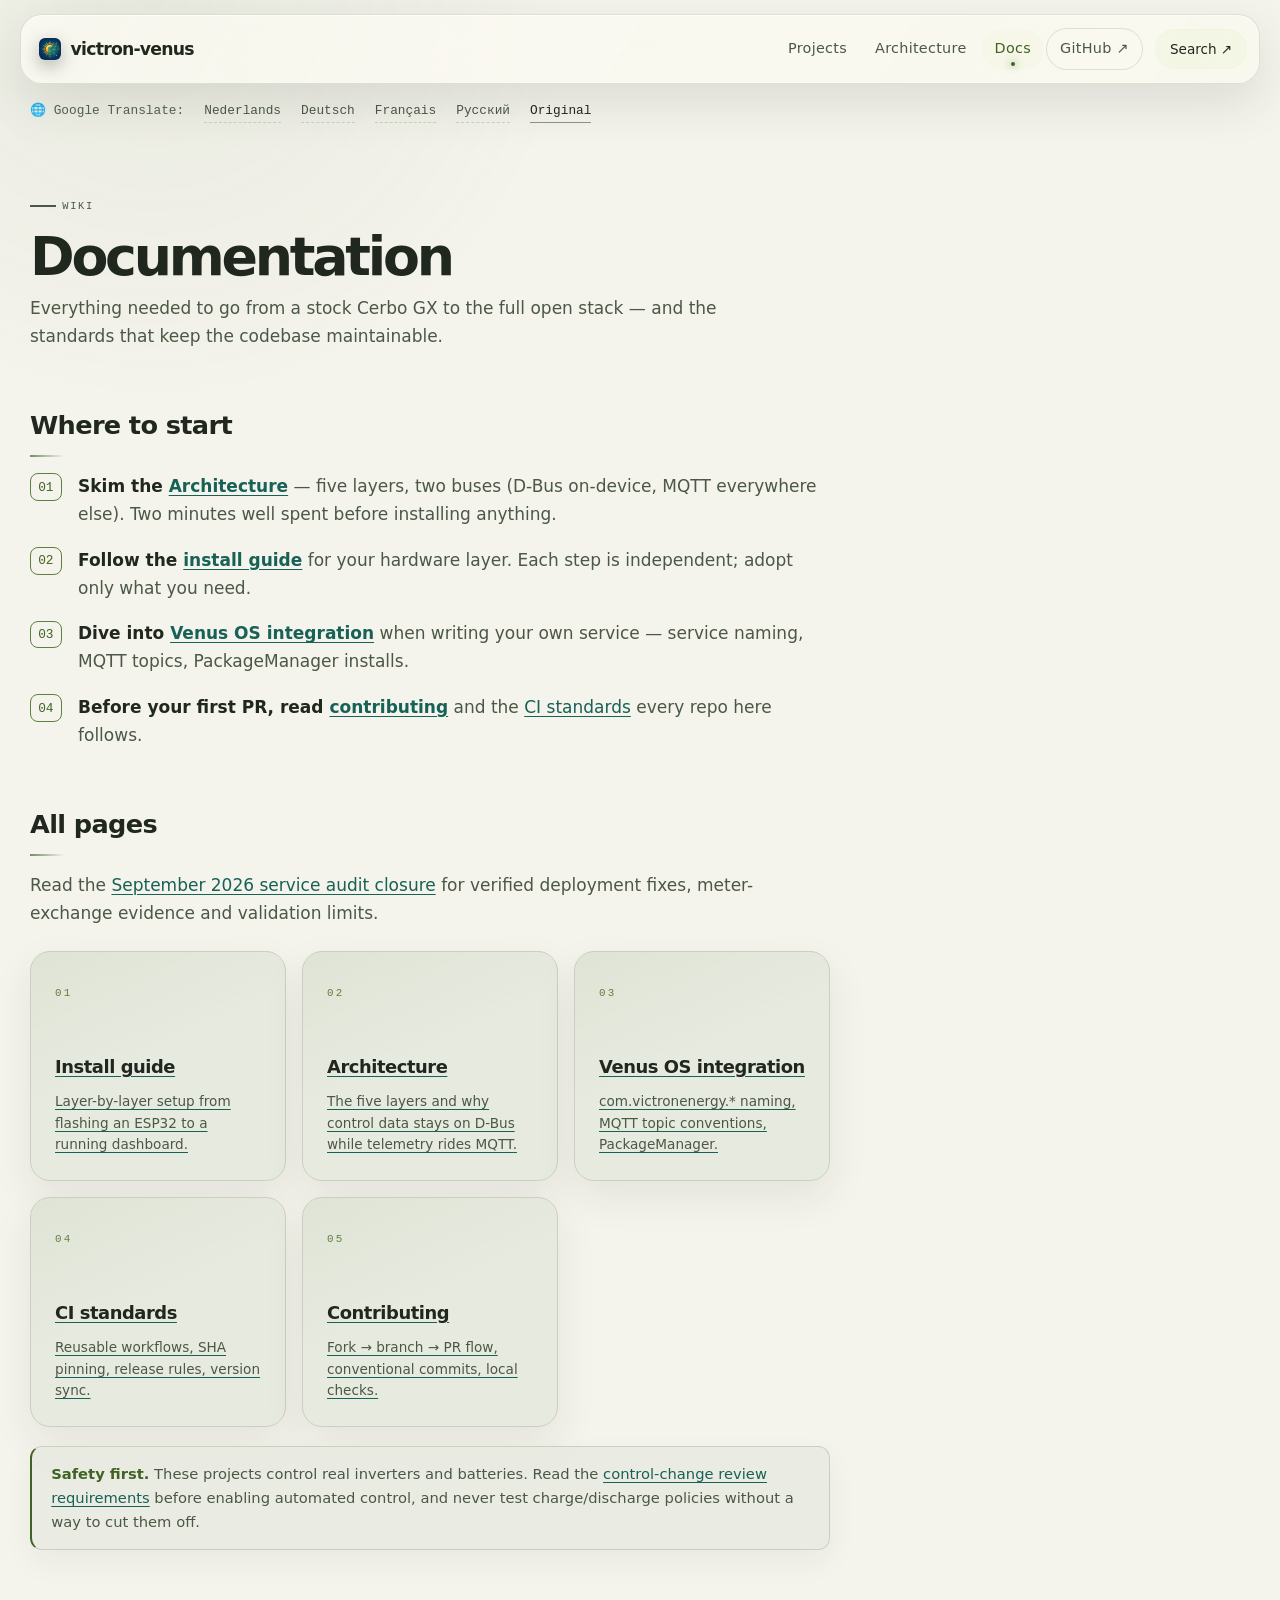
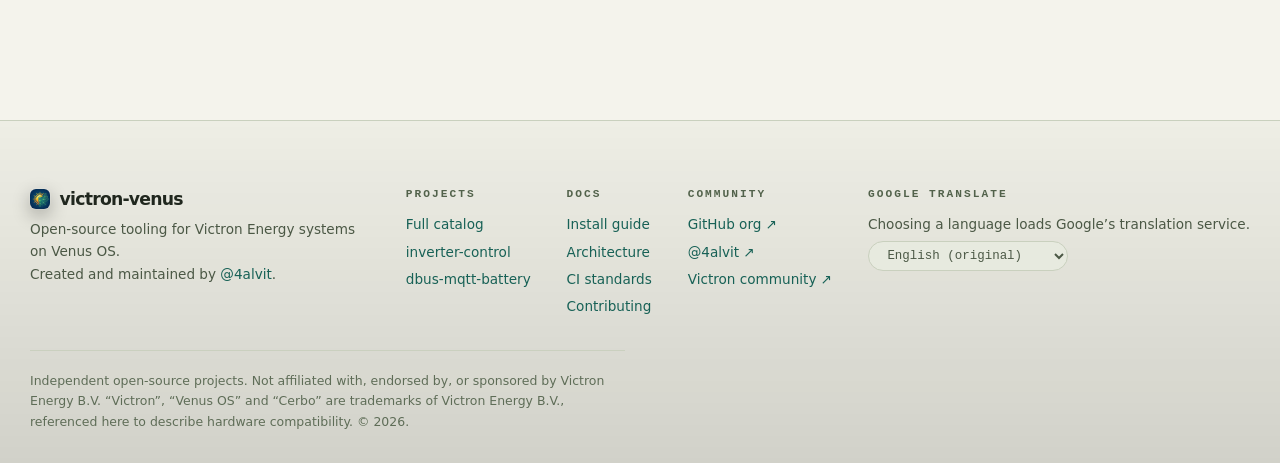
==== wiki/index.html @ d9b35c1d "feat(site): serve and redesign the organization site Replace the root redirect with the full landing" ====
<!DOCTYPE html>
<html lang="en">
<head>
<meta charset="utf-8">
<meta name="viewport" content="width=device-width, initial-scale=1">
<title>Wiki — Victron Venus</title>
<meta name="description" content="Documentation hub for the victron-venus ecosystem: install guide, architecture, Venus OS integration patterns, CI standards, and contributing workflow.">
<link rel="canonical" href="https://victron-venus.github.io/wiki/">
<meta name="theme-color" content="#f4f3ec">
<link rel="icon" type="image/png" href="/assets/img/logo.png">
<link rel="stylesheet" href="/assets/css/style.css?v=20261030g">
<link rel="stylesheet" href="/assets/css/elevate.css?v=20261030g">
</head>
<body class="docs-page">
<a class="skip-link" href="#main">Skip to content</a>

<header class="nav">
  <div class="container nav-inner">
    <a class="brand" href="../" aria-label="Victron Venus home">
      <img src="/assets/img/logo.png" alt="" width="22" height="22" class="brand-logo">
      victron-venus
    </a>
    <nav class="nav-links" aria-label="Main navigation">
      <a href="../projects.html">Projects</a>
      <a href="architecture.html">Architecture</a>
      <a href="./" aria-current="page">Docs</a>
      <a class="nav-gh" href="https://github.com/victron-venus">GitHub&nbsp;↗</a>
    </nav>
<details class="mobile-nav"><summary>Menu</summary><nav class="mobile-links" aria-label="Mobile navigation">
      <a href="../projects.html">Projects</a>
      <a href="architecture.html">Architecture</a>
      <a href="./" aria-current="page">Docs</a>
      <a class="nav-gh" href="https://github.com/victron-venus">GitHub&nbsp;↗</a>
    </nav></details><details class="doc-search"><summary aria-label="Search documentation">Search ↗</summary><div class="search-panel"><label for="docs-query">Search the documentation</label><input id="docs-query" type="search" placeholder="Try MQTT, battery or install" autocomplete="off"><p class="search-status" role="status">Enter a topic to find a guide.</p><ul class="search-results"></ul><a href="../wiki/">Browse all guides →</a></div></details>
  </div>
</header>

<main id="main" class="container section">
<div class="sec-head">
  <p class="eyebrow">Wiki</p>
  <h1>Documentation</h1>
  <p>Everything needed to go from a stock Cerbo GX to the full open stack — and the standards
  that keep the codebase maintainable.</p>
</div>

<div class="prose">
  <h2 id="section-1">Where to start</h2>
  <ol class="step-list">
    <li><strong>Skim the <a href="architecture.html">Architecture</a></strong> — five layers, two buses (D-Bus on-device, MQTT everywhere else). Two minutes well spent before installing anything.</li>
    <li><strong>Follow the <a href="install.html">install guide</a></strong> for your hardware layer. Each step is independent; adopt only what you need.</li>
    <li><strong>Dive into <a href="integration.html">Venus OS integration</a></strong> when writing your own service — service naming, MQTT topics, PackageManager installs.</li>
    <li><strong>Before your first PR, read <a href="contributing.html">contributing</a></strong> and the <a href="ci-standards.html">CI standards</a> every repo here follows.</li>
  </ol>

  <h2 id="section-2">All pages</h2>
  <p>Read the <a href="https://github.com/victron-venus/.github/blob/main/docs/VENUS-AUDIT-CLOSURE-2026-09-12.md">September 2026 service audit closure</a> for verified deployment fixes, meter-exchange evidence and validation limits.</p>
  <div class="wiki-cards">
    <a class="wcard" href="install.html"><span class="wn-num">01</span><h3>Install guide</h3><p>Layer-by-layer setup from flashing an ESP32 to a running dashboard.</p></a>
    <a class="wcard" href="architecture.html"><span class="wn-num">02</span><h3>Architecture</h3><p>The five layers and why control data stays on D-Bus while telemetry rides MQTT.</p></a>
    <a class="wcard" href="integration.html"><span class="wn-num">03</span><h3>Venus OS integration</h3><p>com.victronenergy.* naming, MQTT topic conventions, PackageManager.</p></a>
    <a class="wcard" href="ci-standards.html"><span class="wn-num">04</span><h3>CI standards</h3><p>Reusable workflows, SHA pinning, release rules, version sync.</p></a>
    <a class="wcard" href="contributing.html"><span class="wn-num">05</span><h3>Contributing</h3><p>Fork → branch → PR flow, conventional commits, local checks.</p></a>
  </div>

  <div class="callout">
    <strong>Safety first.</strong> These projects control real inverters and batteries. Read the
    <a href="contributing.html#gates">control-change review requirements</a> before enabling
    automated control, and never test charge/discharge policies without a way to cut them off.
  </div>
</div>
</main>

<footer>
  <div class="container">
    <div class="foot-inner">
      <div class="foot-col" style="max-width:340px">
        <a class="brand" href="../">
          <img src="/assets/img/logo.png" alt="" width="20" height="20" class="brand-logo">
          victron-venus
        </a>
        <p>Open-source tooling for Victron Energy systems on Venus OS.<br>Created and maintained by <a href="https://github.com/4alvit">@4alvit</a>.</p>
      </div>
      <div class="foot-col">
        <h4>Projects</h4>
        <a href="../projects.html">Full catalog</a>
        <a href="https://github.com/victron-venus/inverter-control">inverter-control</a>
        <a href="https://github.com/victron-venus/dbus-mqtt-battery">dbus-mqtt-battery</a>
      </div>
      <div class="foot-col">
        <h4>Docs</h4>
        <a href="install.html">Install guide</a>
        <a href="architecture.html">Architecture</a>
        <a href="ci-standards.html">CI standards</a>
        <a href="contributing.html">Contributing</a>
      </div>
      <div class="foot-col">
        <h4>Community</h4>
        <a href="https://github.com/victron-venus">GitHub org ↗</a>
        <a href="https://github.com/4alvit">@4alvit ↗</a>
        <a href="https://community.victronenergy.com">Victron community ↗</a>
      </div>
    </div>
    <p class="foot-note">Independent open-source projects. Not affiliated with, endorsed by, or sponsored by
    Victron Energy B.V. “Victron”, “Venus OS” and “Cerbo” are trademarks of Victron Energy B.V.,
    referenced here to describe hardware compatibility. © <span data-year>2026</span>.</p>
  </div>
</footer>

<script src="/assets/js/main.js?v=20261030g" defer></script>
<script src="/assets/js/site.js?v=20261030g" defer></script>
<script src="/assets/js/app.js?v=20261030g" defer></script>
</body>
</html>
---- assets/css/style.css ----
/* Shared portal theme. Editorial layout, native controls, no remote fonts. */
:root {
  --bg: #171a17; --bg-deep: #121512; --panel: #222721; --panel-hi: #2d352a;
  --edge: #3b4437; --edge-hi: #64745b; --ink: #f1f2eb; --ink-dim: #bac3b3;
  --ink-faint: #a0ad97; --amber: #d5eca4; --amber-dim: #a7bb7b;
  --cyan: #a3d7ce; --cyan-dim: #7bafa5;
  --font-display: ui-sans-serif, system-ui, -apple-system, BlinkMacSystemFont, "Segoe UI", sans-serif;
  --font-body: var(--font-display); --font-mono: ui-monospace, "SFMono-Regular", Consolas, monospace;
  --max-w: 1260px; --radius: 18px;
}

* { margin: 0; padding: 0; box-sizing: border-box; }

html { scroll-behavior: smooth; scroll-padding-top: 110px; }
[hidden] { display: none !important; }
button, input, summary { font: inherit; }
button, summary { -webkit-tap-highlight-color: transparent; }

body {
  background: var(--bg);
  color: var(--ink);
  font-family: var(--font-body);
  font-size: 17px;
  line-height: 1.65;
  -webkit-font-smoothing: antialiased;
  /* Google Translate pins the page down / repositions body when it
     injects its toolbar; we hide the toolbar, so keep the page put. */
  top: 0 !important;
  position: static !important;
}

img, svg { max-width: 100%; }
a { color: var(--cyan); text-decoration: none; }
a:hover { text-decoration: underline; }

:focus-visible {
  outline: 2px solid var(--amber);
  outline-offset: 2px;
  border-radius: 3px;
}

.skip-link {
  position: absolute;
  left: -999px;
  top: 8px;
  z-index: 100;
  background: var(--amber);
  color: var(--bg);
  padding: 0.5rem 1rem;
  border-radius: var(--radius);
  font-family: var(--font-mono);
}
.skip-link:focus { left: 8px; }

.container { max-width: var(--max-w); margin-inline: auto; padding-inline: 1.25rem; }

/* ---------- Nav ---------- */

.nav {
  position: sticky;
  top: 0;
  z-index: 50;
  background: color-mix(in srgb, var(--bg) 86%, transparent);
  backdrop-filter: blur(10px);
  border-bottom: 1px solid var(--edge);
}

.nav-inner {
  display: flex;
  align-items: center;
  gap: 1.5rem;
  height: 60px;
}

.brand {
  display: flex;
  align-items: center;
  gap: 0.6rem;
  font-family: var(--font-display);
  font-weight: 700;
  font-size: 1.05rem;
  letter-spacing: 0.04em;
  color: var(--ink);
}
.brand:hover { text-decoration: none; color: var(--amber); }
.brand svg, .brand-logo { flex: none; }
.brand-logo { border-radius: 6px; }

.nav-links {
  display: flex;
  gap: 0.25rem;
  margin-left: auto;
  align-items: center;
}

.nav-links a {
  color: var(--ink-dim);
  font-family: var(--font-mono);
  font-size: 0.82rem;
  padding: 0.45rem 0.75rem;
  border-radius: 6px;
  letter-spacing: 0.02em;
}
.nav-links a:hover { color: var(--ink); background: var(--panel); text-decoration: none; }
.nav-links a[aria-current="page"] { color: var(--amber); }

.nav-gh {
  display: inline-flex;
  align-items: center;
  gap: 0.45rem;
  border: 1px solid var(--edge);
  background: var(--panel);
}

/* ---------- Hero ---------- */

.hero { padding-block: 4rem 2.5rem; }

.eyebrow {
  font-family: var(--font-mono);
  font-size: 0.78rem;
  text-transform: uppercase;
  letter-spacing: 0.22em;
  color: var(--amber);
  display: inline-flex;
  align-items: center;
  gap: 0.6em;
}
.eyebrow::before {
  content: "";
  width: 26px;
  height: 2px;
  background: currentColor;
}

.hero h1 {
  font-family: var(--font-display);
  font-weight: 600;
  font-size: clamp(2.6rem, 4.8vw, 4.5rem);
  line-height: 1.08;
  letter-spacing: -0.01em;
  max-width: 21ch;
  margin-top: 1rem;
}
.hero h1 em {
  font-style: normal;
  color: var(--amber);
}

.hero-sub {
  max-width: 58ch;
  color: var(--ink-dim);
  font-size: 1.08rem;
  margin-top: 1.25rem;
}

.cta-row { display: flex; flex-wrap: wrap; gap: 0.75rem; margin-top: 1.75rem; }

.btn {
  display: inline-flex;
  align-items: center;
  gap: 0.5rem;
  font-family: var(--font-display);
  font-weight: 600;
  font-size: 0.92rem;
  letter-spacing: 0.03em;
  padding: 0.7rem 1.35rem;
  border-radius: var(--radius);
  border: 1px solid transparent;
}
.btn:hover { text-decoration: none; transform: translateY(-1px); }
.btn-primary { background: var(--amber); color: #241503; }
.btn-primary:hover { background: #ffc477; }
.btn-ghost { border-color: var(--edge-hi); color: var(--ink); }
.btn-ghost:hover { border-color: var(--cyan); color: var(--cyan); }

/* ---------- One-line diagram ---------- */

.diagram-wrap {
  margin-top: 3rem;
  border: 1px solid var(--edge);
  border-radius: var(--radius);
  background:
    radial-gradient(ellipse 80% 60% at 50% 0%, rgba(91,194,255,0.06), transparent),
    var(--bg-deep);
  overflow-x: auto;
  padding: 1rem 0.5rem;
}

.diagram { width: 100%; min-width: 740px; display: block; margin-inline: auto; }

.dg-node rect { fill: var(--panel); stroke: var(--edge-hi); stroke-width: 1.2; transition: stroke 0.15s, fill 0.15s; }
.dg-node text { fill: var(--ink); font-family: var(--font-mono); pointer-events: none; }
.dg-node .dg-sub { fill: var(--ink-faint); }
.dg-node:hover rect, .dg-node.hot rect { stroke: var(--amber); fill: var(--panel-hi); }
.dg-node.hub rect { stroke: var(--amber-dim); stroke-width: 1.6; }
.dg-node.hub:hover rect { stroke: var(--amber); }

.dg-edge { fill: none; stroke-width: 1.6; opacity: 0.75; transition: opacity 0.15s, stroke-width 0.15s; }
.dg-edge.power { stroke: var(--amber-dim); stroke-dasharray: 7 5; animation: flow 1.1s linear infinite; }
.dg-edge.data  { stroke: var(--cyan-dim);  stroke-dasharray: 4 6; animation: flow 1.4s linear infinite reverse; }
.dg-edge.hot { stroke: var(--amber); stroke-width: 2.4; opacity: 1; }
.dg-edge.data.hot { stroke: var(--cyan); }

@keyframes flow { to { stroke-dashoffset: -12; } }

.legend {
  display: flex;
  gap: 1.5rem;
  justify-content: center;
  padding-top: 0.85rem;
  font-family: var(--font-mono);
  font-size: 0.75rem;
  color: var(--ink-dim);
  flex-wrap: wrap;
}
.legend i {
  display: inline-block;
  width: 22px;
  height: 0;
  border-top: 2.5px dashed;
  vertical-align: middle;
  margin-right: 0.5em;
}
.legend .p i { border-color: var(--amber); }
.legend .d i { border-color: var(--cyan); }

/* ---------- Stats strip ---------- */

.stats {
  display: flex;
  flex-wrap: wrap;
  gap: 0.5rem 3rem;
  padding-block: 1.5rem 0.5rem;
  font-family: var(--font-mono);
  font-size: 0.82rem;
  color: var(--ink-dim);
}
.stats b { color: var(--ink); font-weight: 500; }
.stats span::before { content: "·"; margin-right: 3rem; color: var(--edge-hi); }
.stats span:first-child::before { content: none; }

/* ---------- Sections ---------- */

.section { padding-block: 4.5rem; }
.section-alt { background: var(--bg-deep); border-block: 1px solid var(--edge); }

.sec-head { max-width: 62ch; margin-bottom: 2.5rem; }
.sec-head h2 {
  font-family: var(--font-display);
  font-weight: 700;
  font-size: clamp(1.55rem, 2.4vw, 2.15rem);
  line-height: 1.15;
  margin-top: 0.75rem;
}
.sec-head p { color: var(--ink-dim); margin-top: 0.6rem; }

/* ---------- Project cards ---------- */

.grid-cards {
  display: grid;
  grid-template-columns: repeat(auto-fill, minmax(min(100%, 300px), 1fr));
  gap: 1rem;
}

.proj {
  background: var(--panel);
  border: 1px solid var(--edge);
  border-radius: var(--radius);
  padding: 1.15rem 1.25rem 1.05rem;
  display: flex;
  flex-direction: column;
  gap: 0.55rem;
  transition: border-color 0.15s;
}
.proj:hover { border-color: var(--edge-hi); }
.proj.hidden { display: none; }

.proj h3 {
  font-family: var(--font-display);
  font-weight: 600;
  font-size: 1.02rem;
  letter-spacing: 0.01em;
}
.proj h3 a { color: var(--ink); overflow-wrap: anywhere; }
.proj h3 a:hover { color: var(--amber); text-decoration: none; }
.proj h3 .ext { color: var(--ink-faint); font-size: 0.8em; margin-left: 0.3em; }

.proj p { color: var(--ink-dim); font-size: 0.9rem; flex-grow: 1; }

.proj-meta {
  display: flex;
  flex-wrap: wrap;
  align-items: center;
  gap: 0.4rem;
  font-family: var(--font-mono);
  font-size: 0.72rem;
}

.lang { color: var(--ink); display: inline-flex; align-items: center; gap: 0.4em; }
.lang::before { content: ""; width: 8px; height: 8px; border-radius: 50%; background: var(--dot, var(--cyan)); }

.tag {
  color: var(--ink-dim);
  border: 1px solid var(--edge);
  padding: 0.1rem 0.5rem;
  border-radius: 99px;
}
a.tag:hover { color: var(--cyan); border-color: var(--cyan-dim); text-decoration: none; }

.org-chip {
  margin-left: auto;
  color: var(--ink-faint);
}

/* Language dots */
.lang-python::before { --dot: #3776ab; }
.lang-go::before { --dot: #00add8; }
.lang-vue::before { --dot: #42b883; }
.lang-yaml::before { --dot: #cb171e; }
.lang-hcl::before { --dot: #844fba; }
.lang-shell::before { --dot: #89e051; }

/* Group blocks on projects page */
.group { margin-bottom: 3rem; }
.group > h2 {
  font-family: var(--font-display);
  font-size: 1.3rem;
  font-weight: 700;
  padding-bottom: 0.6rem;
  border-bottom: 1px solid var(--edge);
  margin-bottom: 1.1rem;
}
.group > h2 .count { color: var(--ink-faint); font-weight: 400; font-size: 0.8em; margin-left: 0.6em; }
.group.hidden { display: none; }
.group > p.desc { color: var(--ink-dim); font-size: 0.92rem; margin: -0.5rem 0 1.2rem; }

/* Filters */
.filters {
  min-width: 0;
  padding: 0;
  border: 0;
  margin: 0 0 2.25rem;
  display: flex;
  flex-wrap: wrap;
  align-items: center;
  gap: 0.5rem;
}
.filter-legend {
  position: absolute;
  width: 1px;
  height: 1px;
  padding: 0;
  overflow: hidden;
  clip: rect(0, 0, 0, 0);
  white-space: nowrap;
  border: 0;
}
.filter-btn {
  font-family: var(--font-mono);
  font-size: 0.78rem;
  color: var(--ink-dim);
  background: var(--panel);
  border: 1px solid var(--edge);
  padding: 0.42rem 0.9rem;
  border-radius: 99px;
  cursor: pointer;
}
.filter-btn:hover { color: var(--ink); border-color: var(--edge-hi); }
.filter-btn[aria-pressed="true"] { color: var(--amber); border-color: var(--amber-dim); background: rgba(255,180,84,0.08); }

.search-box {
  margin-left: auto;
  background: var(--panel);
  border: 1px solid var(--edge);
  border-radius: 99px;
  color: var(--ink);
  font-family: var(--font-mono);
  font-size: 0.8rem;
  padding: 0.45rem 1rem;
  width: 220px;
}
.search-box:focus { outline: none; border-color: var(--cyan-dim); }
.search-box::placeholder { color: var(--ink-faint); }

/* Translate picker (footer) */
.lang-select {
  background: var(--panel);
  border: 1px solid var(--edge);
  border-radius: 99px;
  color: var(--ink-dim);
  font-family: var(--font-mono);
  font-size: 0.78rem;
  padding: 0.4rem 0.9rem;
  max-width: 200px;
  cursor: pointer;
}
.lang-select:hover { border-color: var(--edge-hi); color: var(--ink); }
.lang-select:focus-visible { outline-offset: 2px; }

/* In-place Google Translate picker (top of wiki pages) */
.lang-top {
  display: flex;
  flex-wrap: wrap;
  align-items: baseline;
  gap: 1.25rem;
  font-family: var(--font-mono);
  font-size: 0.8rem;
  padding-top: 1rem;
}
.lang-top .lt-label { color: var(--ink-faint); }
.lang-top .lang-btn {
  background: none;
  border: none;
  border-bottom: 1px dashed var(--edge);
  padding: 0 0 1px;
  font: inherit;
  cursor: pointer;
  color: var(--ink-dim);
}
.lang-top .lang-btn:hover { color: var(--ink); border-bottom-color: var(--edge-hi); }
.lang-top .lang-btn.active {
  color: var(--ink);
  border-bottom-style: solid;
  border-bottom-color: var(--edge-hi);
}

/* Google Translate Element housekeeping: suppress the injected toolbar
   banner, its hover balloons and the yellow highlight boxes it paints on
   translated text; keep the hidden widget mount out of view. The widget's
   own <select> stays reachable from JS even while display:none.
   (body { top / position } override lives in the base body rule above.) */
.goog-te-banner-frame,
.goog-te-banner-frame.skiptranslate,
.skiptranslate,
goog-gt-tt,
.goog-te-balloon-frame { display: none !important; }
.goog-text-highlight {
  background-color: transparent !important;
  box-shadow: none !important;
}
#google_translate_element {
  position: absolute;
  width: 0;
  height: 0;
  overflow: hidden;
}

.empty-note { display: none; color: var(--ink-dim); font-family: var(--font-mono); font-size: 0.85rem; padding: 2rem 0; }
.empty-note.show { display: block; }

/* ---------- Wiki ---------- */

.wiki-layout {
  display: grid;
  grid-template-columns: 220px minmax(0, 1fr);
  gap: 3rem;
  align-items: start;
}

.wiki-nav {
  position: sticky;
  top: 84px;
  display: flex;
  flex-direction: column;
  gap: 0.15rem;
  border-left: 1px solid var(--edge);
  padding-left: 1rem;
}
.wiki-nav .wn-label {
  font-family: var(--font-mono);
  font-size: 0.7rem;
  text-transform: uppercase;
  letter-spacing: 0.18em;
  color: var(--ink-faint);
  margin: 0.75rem 0 0.4rem;
}
.wiki-nav a {
  color: var(--ink-dim);
  font-size: 0.88rem;
  padding: 0.28rem 0.6rem;
  border-radius: 6px;
}
.wiki-nav a:hover { color: var(--ink); background: var(--panel); text-decoration: none; }
.wiki-nav a[aria-current="page"] { color: var(--amber); background: rgba(255,180,84,0.08); }

.prose { max-width: 74ch; min-width: 0; overflow-wrap: anywhere; }
.prose h2 {
  font-family: var(--font-display);
  font-size: 1.45rem;
  font-weight: 700;
  margin: 2.4rem 0 0.9rem;
  padding-top: 0.4rem;
}
.prose h2:first-child { margin-top: 0; }
.prose h3 {
  font-family: var(--font-display);
  font-size: 1.08rem;
  font-weight: 600;
  margin: 1.8rem 0 0.6rem;
}
.prose p, .prose li { color: var(--ink-dim); }
.prose p strong, .prose li strong { color: var(--ink); }
.prose ul, .prose ol { padding-left: 1.3rem; margin: 0.8rem 0; display: grid; gap: 0.45rem; }
.prose code {
  font-family: var(--font-mono);
  font-size: 0.83em;
  background: var(--panel);
  border: 1px solid var(--edge);
  border-radius: 5px;
  padding: 0.1em 0.4em;
  color: var(--amber);
}
.prose pre {
  background: var(--bg-deep);
  border: 1px solid var(--edge);
  border-radius: var(--radius);
  padding: 1rem 1.2rem;
  overflow-x: auto;
  margin: 1rem 0;
}
.prose pre code { background: none; border: none; padding: 0; color: var(--ink); font-size: 0.82rem; line-height: 1.6; }

.prose table { border-collapse: collapse; width: 100%; margin: 1.2rem 0; font-size: 0.88rem; min-width: 520px; }
.table-scroll { overflow-x: auto; }
.prose th {
  font-family: var(--font-mono);
  font-size: 0.74rem;
  text-transform: uppercase;
  letter-spacing: 0.1em;
  color: var(--amber);
  text-align: left;
  padding: 0.55rem 0.9rem 0.55rem 0;
  border-bottom: 1px solid var(--edge-hi);
}
.prose td { padding: 0.55rem 0.9rem 0.55rem 0; border-bottom: 1px solid var(--edge); color: var(--ink-dim); vertical-align: top; }
.prose td:first-child { color: var(--ink); white-space: nowrap; }

.callout {
  border: 1px solid var(--edge);
  border-left: 3px solid var(--amber);
  background: var(--panel);
  border-radius: 8px;
  padding: 0.9rem 1.2rem;
  margin: 1.2rem 0;
  font-size: 0.92rem;
  color: var(--ink-dim);
}
.callout strong { color: var(--amber); }

.step-list { counter-reset: step; list-style: none; padding-left: 0 !important; display: grid; gap: 1.1rem !important; }
.step-list li { counter-increment: step; position: relative; padding-left: 3rem; }
.step-list li::before {
  content: counter(step, decimal-leading-zero);
  position: absolute;
  left: 0;
  top: 0.1em;
  font-family: var(--font-mono);
  font-size: 0.8rem;
  color: var(--amber);
  border: 1px solid var(--amber-dim);
  border-radius: 8px;
  padding: 0.15rem 0.45rem;
}

/* Layer stack (architecture page) */
.layers { display: grid; gap: 0.7rem; margin: 1.5rem 0; }
.layer {
  display: grid;
  grid-template-columns: 190px 1fr;
  gap: 1rem;
  align-items: baseline;
  background: var(--panel);
  border: 1px solid var(--edge);
  border-radius: var(--radius);
  padding: 0.9rem 1.2rem;
}
.layer h3 { margin: 0; font-size: 0.95rem; color: var(--amber); }
.layer p { font-size: 0.88rem; }
.layer p a { font-family: var(--font-mono); font-size: 0.78rem; margin-right: 0.7em; white-space: nowrap; }

@media (max-width: 720px) {
  .layer { grid-template-columns: 1fr; gap: 0.2rem; }
  .wiki-layout { grid-template-columns: 1fr; gap: 1.5rem; }
  .wiki-nav { position: static; flex-flow: row wrap; border-left: 0; padding-left: 0; }
}

/* ---------- Wiki card grid (home) ---------- */

.wiki-cards { display: grid; grid-template-columns: repeat(auto-fill, minmax(min(100%, 240px), 1fr)); gap: 1rem; }
.wcard {
  border: 1px solid var(--edge);
  background: var(--panel);
  border-radius: var(--radius);
  padding: 1.1rem 1.25rem;
}
.wcard:hover { border-color: var(--cyan-dim); text-decoration: none; }
.wcard h3 { font-family: var(--font-display); font-size: 0.98rem; font-weight: 600; color: var(--cyan); }
.wcard p { color: var(--ink-dim); font-size: 0.84rem; margin-top: 0.4rem; }
.wcard .wn-num { font-family: var(--font-mono); font-size: 0.7rem; color: var(--ink-faint); letter-spacing: 0.15em; }

/* ---------- Footer ---------- */

footer {
  background: var(--bg-deep);
  border-top: 1px solid var(--edge);
  padding-block: 2.5rem 2rem;
  margin-top: 4rem;
  font-size: 0.85rem;
  color: var(--ink-dim);
}
.foot-inner { display: flex; flex-wrap: wrap; gap: 2rem; justify-content: space-between; }
.foot-col { display: grid; gap: 0.3rem; align-content: start; }
.foot-col h4 {
  font-family: var(--font-mono);
  font-size: 0.7rem;
  text-transform: uppercase;
  letter-spacing: 0.18em;
  color: var(--ink-faint);
  margin-bottom: 0.35rem;
}
.foot-note { margin-top: 2rem; padding-top: 1.25rem; border-top: 1px solid var(--edge); color: var(--ink-faint); font-size: 0.78rem; max-width: 75ch; }

/* ---------- Responsive ---------- */

@media (max-width: 800px) {
  .nav-links { display: none; }
  .mobile-nav { display: block; margin-left: auto; }
  .hero { padding-block: 3rem 1.5rem; }
  .section { padding-block: 3rem; }
  .stats { gap: 0.4rem 1.5rem; }
  .stats span::before { margin-right: 1.5rem; }
  .search-box { margin-left: 0; width: 100%; }
}

@media (prefers-reduced-motion: reduce) {
  html { scroll-behavior: auto; }
  .dg-edge { animation: none !important; }
  * { transition-duration: 0.01ms !important; }
  .btn:hover { transform: none; }
}

/* Public entry points */
.nav { top: 16px; width: min(calc(100% - 40px), 1260px); margin: 16px auto 0; border: 1px solid var(--edge); border-radius: 100px; box-shadow: 0 6px 28px #0002; }
.nav-inner { height: 66px; padding-inline: 24px; position: relative; gap: 1rem; }
.brand { letter-spacing: -.04em; font-size: 1.05rem; }
.nav-links a { font-family: var(--font-body); font-size: .9rem; border-radius: 99px; }
.nav-gh { background: transparent; }
.mobile-nav { display: none; }
.mobile-nav summary, .doc-search summary { list-style: none; cursor: pointer; padding: .5rem .85rem; border-radius: 99px; color: var(--ink); font-size: .85rem; }
.mobile-nav summary::-webkit-details-marker, .doc-search summary::-webkit-details-marker { display: none; }
.doc-search summary { background: var(--panel-hi); white-space: nowrap; }
.mobile-links, .search-panel { position: absolute; top: calc(100% + 12px); right: 0; padding: 24px; background: var(--bg-deep); border: 1px solid var(--edge-hi); box-shadow: 0 18px 70px #0005; border-radius: 20px; width: min(520px, calc(100vw - 40px)); }
.mobile-links { display: grid; gap: 16px; width: 240px; }
.search-panel label { display: block; margin-bottom: 12px; font-weight: 600; }
.search-panel input { width: 100%; padding: 12px; background: var(--panel); border: 1px solid var(--edge-hi); border-radius: 10px; color: var(--ink); }
.search-status { margin: 16px 0 8px; color: var(--ink-dim); font-size: .85rem; }
.search-results { list-style: none; padding: 0; margin: 0 0 16px; max-height: 48vh; overflow-y: auto; }
.search-results a { display: block; padding: 12px 0; border-bottom: 1px solid var(--edge); }
.search-results small { display: block; color: var(--ink-dim); font-size: .78rem; margin-top: 4px; }
.hero { padding-block: 4.5rem 5rem; }
.hero-layout { display: grid; grid-template-columns: 1.04fr 1fr; align-items: center; gap: 2rem; }
.hero h1 { font-weight: 570; letter-spacing: -.065em; max-width: 14ch; line-height: 1.06; margin-top: 1.75rem; }
.hero h1 em { color: var(--amber); }
.hero-sub { font-size: 1.1rem; max-width: 43ch; margin-top: 1.75rem; line-height: 1.7; }
.eyebrow { letter-spacing: .13em; font-size: .65rem; }
.hero .eyebrow::before { content: none; }
.status-dot { width: 6px; height: 6px; border-radius: 50%; background: var(--amber); }
.btn { border-radius: 100px; letter-spacing: -.02em; padding: .85rem 1.2rem; font-size: .87rem; }
.btn-primary { color: #20291a; }
.btn-primary:hover { background: #e8f5c6; }
.hero-note { color: var(--ink-faint); font-size: .78rem; margin-top: 1.5rem; }
.hero-art { margin: 0; position: relative; }
.hero-art img { display: block; width: 100%; height: auto; }
.hero-art figcaption { color: var(--ink-faint); font-size: .72rem; text-align: center; margin-top: -.25rem; }
.section-heading { margin-bottom: 2.5rem; max-width: 720px; }
.section-heading h2, .sec-head h2 { font-size: clamp(1.8rem, 3.5vw, 3rem); letter-spacing: -.045em; line-height: 1.13; font-weight: 550; margin-top: 1rem; }
.section-heading > p:last-child { color: var(--ink-dim); margin-top: 1.25rem; max-width: 65ch; }
.path-section { padding-block: 2rem 5rem; }
.path-list { display: grid; border-top: 1px solid var(--edge); }
.path-list a { display: grid; grid-template-columns: 64px 1fr 36px; gap: 16px; align-items: center; padding: 24px 8px; border-bottom: 1px solid var(--edge); color: var(--ink); transition: background .2s; }
.path-list a:hover { background: var(--panel); text-decoration: none; }
.path-number, .path-arrow { color: var(--amber); font-family: var(--font-mono); font-size: .85rem; }
.path-list strong { font-size: 1.2rem; letter-spacing: -.025em; font-weight: 550; }
.path-list small { display: block; color: var(--ink-dim); margin-top: 5px; font-size: .85rem; }
.path-arrow { font-size: 1.5rem; }
.system-section { padding-block: 3rem 5rem; }
.diagram-wrap { margin-top: 2rem; padding: 1.5rem 1rem; background: var(--bg-deep); }
.stats { font-family: var(--font-body); font-size: .75rem; gap: .6rem 1.5rem; }
.stats span::before { content: none; }
.section { padding-block: 5rem; }
.proj { padding: 1.5rem; gap: .85rem; box-shadow: 0 3px 12px #0001; }
.proj h3 { font-family: var(--font-mono); font-size: .95rem; letter-spacing: -.025em; }
.proj p { font-size: .88rem; }
.wcard { padding: 1.5rem; transition: background .2s; }
.wcard:hover { background: var(--panel-hi); }
.wcard .wn-num { display: block; margin-bottom: 1.5rem; }
.wcard h3 { font-size: 1.1rem; color: var(--ink); }
.wcard p { font-size: .85rem; }

/* Reading surfaces share the same components with a paper palette. */
.docs-page { --bg: #f4f3ec; --bg-deep: #eeeee5; --panel: #e7eadf; --panel-hi: #dce2d1; --edge: #c9d0be; --edge-hi: #8b987b; --ink: #20271e; --ink-dim: #4b5845; --ink-faint: #52624b; --amber: #406324; --amber-dim: #608041; --cyan: #176156; --cyan-dim: #33766b; }
.docs-page .section { padding-top: 3.5rem; }
.docs-page .prose h1 { font-size: clamp(2.1rem, 4vw, 3.4rem); letter-spacing: -.05em; line-height: 1.12; font-weight: 570; margin: 1rem 0 1.75rem; }
.prose > p { margin-block: .9rem; }
.prose h2 { letter-spacing: -.025em; font-size: 1.6rem; margin-top: 3rem; scroll-margin-top: 120px; }
.prose h3 { scroll-margin-top: 120px; }
.prose a { text-decoration: underline; text-underline-offset: 3px; }
.prose pre { position: relative; padding-top: 2.7rem; }
.copy-code { position: absolute; right: 8px; top: 6px; background: var(--panel); border: 1px solid var(--edge-hi); border-radius: 7px; color: var(--ink); padding: 3px 9px; cursor: pointer; font-size: .72rem; }
.wiki-nav { top: 115px; max-height: calc(100vh - 145px); overflow-y: auto; }
.page-outline { display: flex; flex-direction: column; gap: 2px; margin-top: 1.5rem; padding-top: 1rem; border-top: 1px solid var(--edge); }
.page-outline h2 { font-size: .65rem; letter-spacing: .1em; text-transform: uppercase; margin: 0 0 .65rem; color: var(--ink-faint); }
.page-outline a { font-size: .75rem; line-height: 1.45; padding-block: 4px; }
.wiki-nav a[aria-current="page"] { background: var(--panel); }
.docs-page .wiki-cards { margin-top: 1.5rem; }
.prose .table-scroll { max-width: 100%; }
.dg-node:focus-within rect { stroke: var(--amber); fill: var(--panel-hi); }
footer { margin-top: 3rem; padding-top: 4rem; }
@media (max-width: 1050px) {
  .hero-layout { gap: 0; }
  .nav-links a { padding-inline: .5rem; font-size: .82rem; }
  .hero h1 { font-size: clamp(2.5rem, 5vw, 3.6rem); }
}
@media (max-width: 800px) {
  .nav { top: 8px; width: calc(100% - 24px); margin-top: 8px; }
  .nav-inner { padding-inline: 16px; height: 60px; gap: 6px; }
  .nav-links { display: none; }
  .mobile-nav { display: block; margin-left: auto; }
  .hero-layout { grid-template-columns: 1fr; }
  .hero { padding-top: 3rem; padding-bottom: 2rem; }
  .hero h1 { font-size: clamp(2.5rem, 8.5vw, 4rem); max-width: 18ch; }
  .hero-copy { max-width: 600px; }
  .hero-art { width: min(100%, 520px); margin-inline: auto; margin-top: 1rem; }
  .hero-sub { font-size: 1.05rem; }
  .path-section, .system-section, .section { padding-block: 2.5rem; }
  .path-list a { grid-template-columns: 32px 1fr 22px; gap: 10px; }
  .path-list strong { font-size: 1.05rem; }
  .path-list small { font-size: .8rem; }
  .wiki-layout { grid-template-columns: 1fr; gap: 2rem; }
  .wiki-nav { position: static; max-height: none; flex-direction: row; flex-wrap: wrap; border-left: 0; padding-left: 0; }
  .wiki-nav .wn-label { width: 100%; }
  .page-outline { width: 100%; flex-flow: row wrap; gap: 6px 12px; margin-top: .5rem; }
  .page-outline h2 { width: 100%; }
  .page-outline a { padding: 3px 0; }
  .prose h2 { font-size: 1.4rem; }
  .docs-page .section { padding-top: 2rem; }
  .brand { font-size: .9rem; gap: .4rem; }
  .doc-search summary, .mobile-nav summary { padding: .5rem .6rem; font-size: .78rem; }
}
@media (max-width: 360px) { .brand-logo { display: none; } .nav-inner { padding-inline: 12px; } }
@media (prefers-reduced-motion: reduce) { *, *::before, *::after { animation: none !important; scroll-behavior: auto !important; transition: none !important; } }
@media print {
  body, .docs-page { background: white; color: black; --ink: #111; --ink-dim: #333; --ink-faint: #444; --cyan: #222; --amber: #222; --panel: #f5f5f5; }
  .nav, .wiki-nav, .lang-top, footer, .copy-code { display: none !important; }
  .wiki-layout { display: block; } .prose { max-width: none; } .section { padding: 0; }
  pre, .callout, .proj { break-inside: avoid; } a { color: inherit; } .hero-layout { display: block; }
}
.wiki-drawer { position: sticky; top: 115px; }
.wiki-drawer summary { cursor: pointer; font-size: .9rem; font-weight: 600; padding: .75rem 0; border-bottom: 1px solid var(--edge); }
.wiki-drawer .wiki-nav { position: static; }
.search-panel, .mobile-links { max-height: calc(100dvh - 112px); overflow-y: auto; }
@media (min-width: 801px) { .wiki-drawer[open] > summary { display: none; } }
@media (max-width: 800px) {
  .wiki-drawer { position: static; }
  .wiki-drawer .wiki-nav { padding-top: 1rem; }
  .wiki-layout { gap: 1.5rem; }
  .lang-top { gap: .6rem 1rem; font-size: .7rem; }
}
---- assets/css/elevate.css ----
/* ==========================================================================
   Elevated presentation layer
   Adds depth, motion and a floating glass vocabulary on top of the shared
   editorial theme. Content remains readable without JavaScript.
   ========================================================================== */

:root {
  --ease-out: cubic-bezier(.19, 1, .22, 1);
  --ease-soft: cubic-bezier(.22, .61, .36, 1);
  --glass-bg: rgba(24, 29, 23, .68);
  --glass-bg-strong: rgba(24, 29, 23, .9);
  --glass-edge: rgba(213, 236, 164, .16);
  --glass-shadow: 0 24px 70px rgba(0, 0, 0, .38), inset 0 1px 0 rgba(255, 255, 255, .06);
  --card-shadow: 0 18px 48px rgba(0, 0, 0, .28);
  --card-shadow-hi: 0 32px 80px rgba(0, 0, 0, .45);
  --lime-glow: rgba(213, 236, 164, .2);
  --cyan-glow: rgba(163, 215, 206, .16);
}

.docs-page {
  --glass-bg: rgba(252, 251, 244, .72);
  --glass-bg-strong: rgba(252, 251, 244, .94);
  --glass-edge: rgba(32, 39, 30, .12);
  --glass-shadow: 0 18px 50px rgba(45, 50, 38, .12), inset 0 1px 0 rgba(255, 255, 255, .7);
  --card-shadow: 0 16px 40px rgba(45, 50, 38, .08);
  --card-shadow-hi: 0 26px 60px rgba(45, 50, 38, .14);
}

::selection { background: var(--amber); color: var(--bg); }

html { scrollbar-color: var(--edge-hi) transparent; scrollbar-width: thin; }
body { overflow-x: clip; }

.home-page,
.catalog-page {
  background:
    radial-gradient(ellipse 68% 46% at 8% -4%, rgba(213, 236, 164, .12), transparent 62%),
    radial-gradient(ellipse 46% 38% at 96% 12%, rgba(163, 215, 206, .09), transparent 64%),
    radial-gradient(ellipse 60% 44% at 48% 104%, rgba(213, 236, 164, .06), transparent 70%),
    var(--bg);
}

.docs-page {
  background:
    radial-gradient(ellipse 50% 30% at 12% 0%, rgba(96, 128, 65, .07), transparent 65%),
    var(--bg);
}

main { position: relative; }

/* ---------- Route progress ---------- */

#route-progress {
  position: fixed;
  inset: 0 0 auto;
  height: 2px;
  z-index: 200;
  pointer-events: none;
  opacity: 0;
  transition: opacity .25s ease;
}
#route-progress.is-active { opacity: 1; }
#route-progress i {
  display: block;
  height: 100%;
  width: 0;
  background: linear-gradient(90deg, var(--amber), var(--cyan));
  box-shadow: 0 0 14px var(--lime-glow);
  transition: width .22s var(--ease-soft), opacity .3s ease;
}

.route-status {
  position: absolute;
  width: 1px;
  height: 1px;
  overflow: hidden;
  clip-path: inset(50%);
  white-space: nowrap;
}

/* ---------- Floating navigation ---------- */

.nav {
  top: 14px;
  width: min(calc(100% - 32px), 1240px);
  margin: 14px auto 0;
  border: 1px solid var(--glass-edge);
  border-radius: 22px;
  background: var(--glass-bg);
  backdrop-filter: blur(26px) saturate(1.55);
  -webkit-backdrop-filter: blur(26px) saturate(1.55);
  box-shadow: var(--glass-shadow);
  transition:
    top .35s var(--ease-out),
    width .45s var(--ease-out),
    background .35s ease,
    box-shadow .35s ease,
    border-color .35s ease;
}
.nav::after {
  content: "";
  position: absolute;
  inset: 0;
  border-radius: inherit;
  pointer-events: none;
  background: linear-gradient(120deg, rgba(255, 255, 255, .08), transparent 38%, rgba(213, 236, 164, .05));
  opacity: .8;
}
.nav.is-scrolled {
  top: 8px;
  width: min(calc(100% - 24px), 1120px);
  background: var(--glass-bg-strong);
  box-shadow: 0 18px 60px rgba(0, 0, 0, .45), inset 0 1px 0 rgba(255, 255, 255, .08);
}
.nav-inner {
  height: 68px;
  padding-inline: 18px 12px;
  gap: .8rem;
  position: relative;
  z-index: 1;
}
.brand { font-weight: 650; letter-spacing: -.045em; font-size: 1.08rem; }
.brand-logo { box-shadow: 0 0 0 1px rgba(255, 255, 255, .1), 0 6px 18px rgba(0, 0, 0, .3); }

.nav-links { gap: .15rem; }
.nav-links a {
  position: relative;
  border-radius: 999px;
  padding: .5rem .8rem;
  transition: color .25s ease, background .25s ease;
}
.nav-links a:hover { background: rgba(255, 255, 255, .07); }
.nav-links a[aria-current="page"] { background: rgba(213, 236, 164, .1); color: var(--amber); }
.nav-links a[aria-current="page"]::after {
  content: "";
  position: absolute;
  left: 50%;
  bottom: 3px;
  width: 4px;
  height: 4px;
  margin-left: -2px;
  border-radius: 50%;
  background: var(--amber);
  box-shadow: 0 0 8px var(--amber);
}
.nav-gh { background: rgba(255, 255, 255, .04); border-color: var(--glass-edge); }
.nav-gh:hover { background: rgba(213, 236, 164, .1); }

.doc-search summary {
  background: rgba(213, 236, 164, .12);
  border: 1px solid rgba(213, 236, 164, .18);
  transition: background .25s ease, border-color .25s ease;
}
.doc-search summary:hover { background: rgba(213, 236, 164, .2); border-color: rgba(213, 236, 164, .34); }
.mobile-nav summary { border: 1px solid var(--glass-edge); }
.mobile-links,
.search-panel {
  background: var(--bg-deep);
  backdrop-filter: blur(28px) saturate(1.3);
  -webkit-backdrop-filter: blur(28px) saturate(1.3);
  border-color: var(--glass-edge);
  box-shadow: var(--glass-shadow);
}
.mobile-links {
  width: min(300px, calc(100vw - 32px));
  padding: 12px;
  gap: 4px;
  border-radius: 18px;
}
.mobile-links a {
  display: block;
  padding: .56rem .78rem;
  border-radius: 11px;
  color: var(--ink-dim);
  font-size: .92rem;
  line-height: 1.35;
  text-align: left;
}
.mobile-links a:hover { background: var(--panel); color: var(--ink); text-decoration: none; }
.mobile-links a[aria-current="page"] { color: var(--amber); background: rgba(213, 236, 164, .09); }
.mobile-links .nav-gh {
  margin-top: 5px;
  border: 1px solid var(--edge);
  color: var(--ink);
  text-align: center;
}
.docs-page .nav { background: var(--glass-bg); }
.docs-page .search-panel,
.docs-page .mobile-links { background: var(--bg-deep); }

@supports not (backdrop-filter: blur(1px)) {
  .nav, .mobile-links, .search-panel { background: var(--bg-deep); }
}

/* ---------- Type and section rhythm ---------- */

.hero h1,
.section-heading h2,
.sec-head h2 {
  letter-spacing: -.058em;
  font-weight: 600;
}

.sec-head h1 {
  font-family: var(--font-display);
  font-size: clamp(2.5rem, 5vw, 4.6rem);
  line-height: 1.02;
  letter-spacing: -.06em;
  font-weight: 600;
  margin-top: .9rem;
}
.docs-page .sec-head h1 { font-size: clamp(2.3rem, 4.2vw, 3.7rem); }
.catalog-page .sec-head { max-width: 72ch; }

.home-page .hero {
  position: relative;
  min-height: min(920px, calc(100svh - 108px));
  display: flex;
  align-items: center;
  padding-block: clamp(3rem, 7vh, 6rem) clamp(2.5rem, 5vh, 4rem);
}
.home-page .hero::before {
  content: "";
  position: absolute;
  width: min(620px, 58vw);
  aspect-ratio: 1;
  right: -8%;
  top: -6%;
  border-radius: 50%;
  background: radial-gradient(circle, rgba(213, 236, 164, .14), transparent 66%);
  filter: blur(20px);
  pointer-events: none;
}
.home-page .hero::after {
  content: "";
  position: absolute;
  width: min(520px, 48vw);
  aspect-ratio: 1;
  left: -12%;
  bottom: -18%;
  border-radius: 50%;
  background: radial-gradient(circle, rgba(163, 215, 206, .1), transparent 66%);
  filter: blur(24px);
  pointer-events: none;
}
.hero-layout { position: relative; z-index: 1; grid-template-columns: minmax(0, 1.03fr) minmax(0, .97fr); gap: clamp(1rem, 4vw, 4rem); }
.hero-copy { position: relative; }
.hero h1 {
  font-size: clamp(3.15rem, 7.15vw, 6.6rem);
  line-height: .94;
  max-width: 12ch;
  margin-top: 1.4rem;
}
.hero h1 em {
  display: block;
  color: transparent;
  background: linear-gradient(105deg, #effbd7 8%, var(--amber) 46%, var(--cyan) 96%);
  -webkit-background-clip: text;
  background-clip: text;
  padding-bottom: .06em;
}
.hero-sub { font-size: clamp(1.05rem, 1.35vw, 1.2rem); max-width: 46ch; line-height: 1.7; margin-top: 1.7rem; }
.eyebrow { letter-spacing: .16em; }
.status-dot {
  box-shadow: 0 0 0 0 rgba(213, 236, 164, .55);
  animation: status-pulse 2.8s ease-out infinite;
}
.hero-note { color: var(--ink-faint); font-size: .8rem; letter-spacing: .01em; }

.btn {
  position: relative;
  overflow: hidden;
  border-radius: 999px;
  padding: .95rem 1.35rem;
  transition: transform .3s var(--ease-out), background .25s ease, border-color .25s ease, color .25s ease, box-shadow .3s ease;
}
.btn::after {
  content: "";
  position: absolute;
  inset: 0;
  background: linear-gradient(110deg, transparent 20%, rgba(255, 255, 255, .35) 50%, transparent 80%);
  translate: -120% 0;
  transition: translate .6s var(--ease-out);
}
.btn:hover { transform: translateY(-2px); }
.btn:hover::after { translate: 120% 0; }
.btn-primary {
  background: linear-gradient(145deg, #e8f9c7, var(--amber) 55%, #c1df89);
  color: #1d2617;
  box-shadow: 0 12px 30px rgba(213, 236, 164, .16), inset 0 1px 0 rgba(255, 255, 255, .6);
}
.btn-primary:hover { background: linear-gradient(145deg, #f2ffdc, #e0f5b0 55%, #cbe89a); }
.btn-ghost {
  background: rgba(255, 255, 255, .035);
  border-color: var(--glass-edge);
  backdrop-filter: blur(10px);
}
.btn-ghost:hover { border-color: rgba(163, 215, 206, .55); background: rgba(163, 215, 206, .07); }

.hero-meta {
  display: flex;
  flex-wrap: wrap;
  gap: .5rem;
  margin-top: 1.8rem;
}
.hero-meta span,
.stat-chip {
  display: inline-flex;
  align-items: center;
  gap: .45rem;
  padding: .45rem .75rem;
  border: 1px solid var(--glass-edge);
  border-radius: 999px;
  background: rgba(255, 255, 255, .025);
  font-family: var(--font-mono);
  font-size: .68rem;
  color: var(--ink-dim);
  letter-spacing: .02em;
}
.hero-meta b { color: var(--ink); font-weight: 500; }
.hero-meta .live-dot,
.live-dot {
  width: 6px;
  height: 6px;
  border-radius: 50%;
  background: var(--amber);
  box-shadow: 0 0 10px var(--amber);
  animation: live-pulse 2.4s ease-in-out infinite;
}

/* ---------- Hero constellation ---------- */

.hero-art { margin: 0; position: relative; z-index: 1; }
.constellation {
  position: relative;
  width: min(100%, 610px);
  aspect-ratio: 1 / 1.03;
  margin-inline: auto;
  --mx: 0;
  --my: 0;
}
.constellation-glow {
  position: absolute;
  inset: 8% 4%;
  border-radius: 50%;
  background:
    radial-gradient(circle at 50% 46%, rgba(213, 236, 164, .16), transparent 56%),
    radial-gradient(circle at 74% 30%, rgba(163, 215, 206, .1), transparent 44%);
  filter: blur(18px);
  pointer-events: none;
}
.constellation-lines {
  position: absolute;
  inset: 0;
  width: 100%;
  height: 100%;
  overflow: visible;
  pointer-events: none;
}
.constellation-lines path {
  fill: none;
  stroke: rgba(213, 236, 164, .34);
  stroke-width: 1.1;
  stroke-dasharray: 5 8;
  animation: dash-flow 26s linear infinite;
}
.constellation-lines path.cyan { stroke: rgba(163, 215, 206, .3); animation-direction: reverse; animation-duration: 32s; }

.node {
  position: absolute;
  color: var(--ink);
  z-index: 2;
  display: grid;
  gap: 1px;
  min-width: 104px;
  padding: 12px 14px;
  border: 1px solid var(--glass-edge);
  border-radius: 16px;
  background: linear-gradient(155deg, rgba(48, 56, 45, .88), rgba(28, 34, 27, .92));
  box-shadow: 0 18px 38px rgba(0, 0, 0, .35), inset 0 1px 0 rgba(255, 255, 255, .06);
  backdrop-filter: blur(12px);
  -webkit-backdrop-filter: blur(12px);
  translate: calc(var(--mx) * var(--depth, 6) * 1px) calc(var(--my) * var(--depth, 6) * 1px);
  animation: node-float var(--float-dur, 9s) ease-in-out infinite;
  animation-delay: var(--float-delay, 0s);
  transition: translate .45s var(--ease-out), border-color .3s ease, box-shadow .3s ease;
  will-change: translate;
}
a.node:hover,
a.core:hover { text-decoration: none; }
.node:hover { border-color: rgba(213, 236, 164, .4); box-shadow: 0 24px 54px rgba(0, 0, 0, .46), 0 0 0 1px rgba(213, 236, 164, .12); }
.node-icon {
  display: grid;
  place-items: center;
  width: 28px;
  height: 28px;
  margin-bottom: 4px;
  border-radius: 9px;
  background: rgba(213, 236, 164, .09);
  color: var(--amber);
}
.node-icon.cyan { background: rgba(163, 215, 206, .1); color: var(--cyan); }
.node-icon svg { width: 16px; height: 16px; }
.node strong { font-size: .84rem; font-weight: 600; letter-spacing: -.02em; }
.node small { color: var(--ink-faint); font-family: var(--font-mono); font-size: .6rem; line-height: 1.4; white-space: nowrap; }
.node .node-live {
  display: inline-flex;
  align-items: center;
  gap: .35rem;
  margin-top: 5px;
  color: var(--ink-dim);
  font-family: var(--font-mono);
  font-size: .56rem;
}
.node .node-live i { width: 4px; height: 4px; border-radius: 50%; background: var(--cyan); box-shadow: 0 0 6px var(--cyan); }

.node-solar { top: 1.5%; left: 1%; --depth: 9; --float-dur: 9.5s; }
.node-battery { top: 9%; right: 0; --depth: 7; --float-dur: 11s; --float-delay: -2s; }
.node-grid { top: 46%; left: 0; --depth: 11; --float-dur: 10.5s; --float-delay: -4s; }
.node-monitor { right: 1%; bottom: 2%; --depth: 8; --float-dur: 12s; --float-delay: -1s; }
.node-control { left: 7%; bottom: 7%; --depth: 10; --float-dur: 10s; --float-delay: -5s; }

.core {
  position: absolute;
  z-index: 3;
  color: var(--ink);
  top: 45%;
  left: 50%;
  width: 64%;
  padding: 18px 18px 15px;
  border: 1px solid rgba(213, 236, 164, .22);
  border-radius: 24px;
  background:
    linear-gradient(160deg, rgba(55, 63, 50, .92), rgba(22, 28, 21, .97) 60%),
    var(--bg-deep);
  box-shadow:
    0 40px 100px rgba(0, 0, 0, .55),
    0 0 90px rgba(213, 236, 164, .07),
    inset 0 1px 0 rgba(255, 255, 255, .1);
  transform: translate(-50%, -50%);
  animation: core-breathe 9s ease-in-out infinite;
  will-change: transform;
}
.core::before {
  content: "";
  position: absolute;
  inset: 0;
  border-radius: inherit;
  background: radial-gradient(ellipse 80% 50% at 50% 0%, rgba(213, 236, 164, .12), transparent 62%);
  pointer-events: none;
}
.core-head {
  display: flex;
  align-items: center;
  gap: .45rem;
  color: var(--ink-dim);
  font-family: var(--font-mono);
  font-size: .58rem;
  letter-spacing: .13em;
  text-transform: uppercase;
}
.core-head .core-chip { margin-left: auto; padding: .12rem .4rem; border: 1px solid var(--glass-edge); border-radius: 999px; color: var(--amber); letter-spacing: .08em; }
.core .spark { display: block; width: 100%; height: auto; margin: 14px 0 10px; overflow: visible; }
.core .spark .area { fill: url(#sparkFill); opacity: .9; }
.core .spark .line {
  fill: none;
  stroke: var(--amber);
  stroke-width: 2;
  stroke-linecap: round;
  stroke-linejoin: round;
  stroke-dasharray: 660;
  stroke-dashoffset: 660;
  filter: drop-shadow(0 0 6px rgba(213, 236, 164, .45));
  animation: spark-draw 2.4s .35s var(--ease-out) forwards;
}
.core .spark .line-ghost { fill: none; stroke: rgba(163, 215, 206, .3); stroke-width: 1; stroke-dasharray: 3 4; }
.core .spark .dot { fill: var(--cyan); filter: drop-shadow(0 0 5px var(--cyan)); }
.core-foot {
  display: flex;
  align-items: center;
  justify-content: space-between;
  gap: .5rem;
  color: var(--ink-faint);
  font-family: var(--font-mono);
  font-size: .56rem;
  letter-spacing: .04em;
}
.pulse-bars { display: inline-flex; gap: 3px; align-items: flex-end; height: 12px; }
.pulse-bars i { width: 3px; height: 5px; border-radius: 1px; background: var(--amber-dim); animation: bars 1.4s ease-in-out infinite; }
.pulse-bars i:nth-child(2) { animation-delay: .18s; }
.pulse-bars i:nth-child(3) { animation-delay: .36s; }
.hero-art figcaption {
  position: absolute;
  left: 0;
  right: 0;
  bottom: -1.65rem;
  color: var(--ink-faint);
  font-family: var(--font-mono);
  font-size: .62rem;
  letter-spacing: .08em;
  text-align: center;
  text-transform: uppercase;
}
.home-page .hero-art .constellation { animation: art-in 1s .15s var(--ease-out) both; }

/* ---------- Paths ---------- */

.path-section { padding-block: clamp(2rem, 5vw, 4rem) clamp(3rem, 7vw, 6rem); }
.path-list { border-top: 0; gap: .7rem; }
.path-list a {
  position: relative;
  border: 1px solid var(--edge);
  border-radius: 18px;
  background: linear-gradient(145deg, rgba(255, 255, 255, .025), transparent 60%), var(--panel);
  padding: 1.35rem 1.5rem;
  box-shadow: 0 12px 32px rgba(0, 0, 0, .12);
  transition: transform .4s var(--ease-out), border-color .3s ease, background .3s ease, box-shadow .4s ease;
}
.path-list a:hover {
  transform: translateX(6px);
  border-color: rgba(213, 236, 164, .32);
  background: linear-gradient(145deg, rgba(213, 236, 164, .06), transparent 60%), var(--panel-hi);
  box-shadow: 0 20px 50px rgba(0, 0, 0, .28);
}
.path-number {
  display: inline-grid;
  place-items: center;
  width: 34px;
  height: 34px;
  border: 1px solid rgba(213, 236, 164, .22);
  border-radius: 10px;
  background: rgba(213, 236, 164, .06);
  font-size: .7rem;
}
.path-list a:hover .path-arrow { translate: 4px -2px; color: var(--cyan); }
.path-arrow { transition: translate .3s var(--ease-out), color .3s ease; }

/* ---------- System + diagram ---------- */

.system-section { padding-block: clamp(3rem, 7vw, 6rem); }
.diagram-wrap {
  position: relative;
  margin-top: 2.5rem;
  padding: 1.5rem 1.25rem 1rem;
  border-color: var(--edge);
  border-radius: 24px;
  background:
    radial-gradient(ellipse 70% 70% at 50% 0%, rgba(213, 236, 164, .05), transparent 60%),
    linear-gradient(180deg, rgba(255, 255, 255, .018), transparent 30%),
    var(--bg-deep);
  box-shadow: 0 28px 70px rgba(0, 0, 0, .22), inset 0 1px 0 rgba(255, 255, 255, .04);
}
.diagram-wrap::before {
  content: "";
  position: absolute;
  top: 0;
  left: 15%;
  right: 15%;
  height: 1px;
  background: linear-gradient(90deg, transparent, rgba(213, 236, 164, .4), transparent);
}
.diagram .dg-node rect { transition: stroke .25s ease, fill .25s ease, filter .25s ease; }
.diagram .dg-node:hover rect,
.diagram .dg-node.hot rect,
.diagram .dg-node:focus-within rect { filter: drop-shadow(0 0 10px rgba(213, 236, 164, .2)); }

.stats { gap: .5rem; padding-top: 1.5rem; }
.stats span {
  padding: .5rem .8rem;
  border: 1px solid var(--edge);
  border-radius: 999px;
  background: rgba(255, 255, 255, .02);
}
.stats span::before { content: none; }
.stats b { font-weight: 600; }

/* ---------- Cards ---------- */

.section { padding-block: clamp(3.5rem, 8vw, 6.5rem); }
.section-alt {
  background:
    radial-gradient(ellipse 60% 50% at 50% 0%, rgba(213, 236, 164, .05), transparent 60%),
    var(--bg-deep);
  border-block: 1px solid var(--edge);
}
.sec-head { max-width: 66ch; margin-bottom: 3rem; }
.sec-head h2 { font-size: clamp(2rem, 4vw, 3.5rem); line-height: 1.04; }
.grid-cards { gap: 1.1rem; }
.proj,
.wcard {
  position: relative;
  overflow: hidden;
  border-radius: 20px;
  border: 1px solid var(--edge);
  background:
    linear-gradient(155deg, rgba(255, 255, 255, .04), transparent 42%),
    var(--panel);
  box-shadow: var(--card-shadow);
  transform:
    perspective(1000px)
    rotateX(var(--rx, 0deg))
    rotateY(var(--ry, 0deg))
    translateY(var(--lift, 0));
  transition:
    transform .55s var(--ease-out),
    border-color .3s ease,
    box-shadow .45s ease,
    background .3s ease;
}
.proj { padding: 1.5rem; gap: .8rem; }
.proj::before,
.wcard::before {
  content: "";
  position: absolute;
  inset: 0;
  border-radius: inherit;
  background: radial-gradient(380px circle at var(--px, 50%) var(--py, 0%), rgba(213, 236, 164, .13), transparent 48%);
  opacity: 0;
  transition: opacity .35s ease;
  pointer-events: none;
}
.proj::after,
.wcard::after {
  content: "";
  position: absolute;
  top: 0;
  left: 1.4rem;
  right: 1.4rem;
  height: 1px;
  background: linear-gradient(90deg, transparent, rgba(213, 236, 164, .3), transparent);
  opacity: .5;
}
.proj:hover,
.wcard:hover {
  --lift: -6px;
  border-color: rgba(213, 236, 164, .3);
  box-shadow: var(--card-shadow-hi), 0 0 0 1px rgba(213, 236, 164, .07);
}
.proj:hover::before,
.wcard:hover::before { opacity: 1; }
.proj > *,
.wcard > * { position: relative; z-index: 1; }
.proj h3 { font-size: 1.04rem; }
.proj h3 a { transition: color .25s ease; }
.proj h3 .ext { transition: translate .3s var(--ease-out), color .3s ease; display: inline-block; }
.proj:hover h3 .ext { translate: 3px -3px; color: var(--amber); }
.proj p { line-height: 1.65; }
.proj .tag { background: rgba(255, 255, 255, .02); }

.wcard { padding: 1.5rem; }
.wcard .wn-num {
  display: inline-block;
  margin-bottom: 1.25rem;
  font-size: .68rem;
  letter-spacing: .2em;
  color: var(--amber-dim);
}
.wcard h3 { font-size: 1.12rem; letter-spacing: -.025em; }
.wcard p { line-height: 1.6; }
.wcard:hover h3 { color: var(--amber); }

.repo-live {
  display: flex;
  flex-wrap: wrap;
  align-items: center;
  gap: .45rem .9rem;
  margin-top: auto;
  padding-top: .75rem;
  border-top: 1px solid var(--edge);
  color: var(--ink-faint);
  font-family: var(--font-mono);
  font-size: .66rem;
}
.repo-live .star { color: var(--amber); }
.repo-live .live-updated { margin-left: auto; }
.repo-live .lang-dot { width: 6px; height: 6px; border-radius: 50%; background: var(--cyan); }

/* ---------- Catalog ---------- */

.catalog-page .section { padding-top: clamp(3rem, 6vw, 5rem); }
.catalog-page .sec-head h1 { letter-spacing: -.055em; font-weight: 600; }
.catalog-page .filters {
  position: sticky;
  top: 92px;
  z-index: 30;
  margin-inline: -.7rem;
  padding: .7rem;
  border-radius: 18px;
  background: color-mix(in srgb, var(--bg) 82%, transparent);
  backdrop-filter: blur(18px) saturate(1.3);
  -webkit-backdrop-filter: blur(18px) saturate(1.3);
  border: 1px solid transparent;
  transition: border-color .3s ease, box-shadow .3s ease, background .3s ease;
}
.catalog-page .filters:focus-within,
.catalog-page .filters.is-stuck {
  border-color: var(--edge);
  box-shadow: 0 18px 50px rgba(0, 0, 0, .25);
}
.filter-btn { transition: color .25s ease, border-color .25s ease, background .25s ease, transform .25s ease; }
.filter-btn:hover { transform: translateY(-1px); }
.filter-btn[aria-pressed="true"] {
  color: var(--amber);
  border-color: rgba(213, 236, 164, .45);
  background: rgba(213, 236, 164, .1);
  box-shadow: 0 0 0 1px rgba(213, 236, 164, .06), 0 8px 20px rgba(0, 0, 0, .18);
}
.search-box { background: rgba(255, 255, 255, .03); transition: border-color .25s ease, box-shadow .25s ease; }
.search-box:focus { border-color: rgba(163, 215, 206, .5); box-shadow: 0 0 0 3px rgba(163, 215, 206, .08); }
.group { margin-bottom: 3.5rem; }
.group > h2 { font-size: 1.4rem; letter-spacing: -.03em; }
.group > p.desc { max-width: 76ch; }
.catalog-live {
  display: flex;
  flex-wrap: wrap;
  align-items: center;
  gap: .6rem;
  margin: -1rem 0 1.6rem;
  color: var(--ink-faint);
  font-family: var(--font-mono);
  font-size: .68rem;
}
.catalog-live .live-dot { flex: none; }
.catalog-live[data-live-state="off"] .live-dot { background: var(--ink-faint); box-shadow: none; animation: none; }
.catalog-live .catalog-count {
  color: var(--ink-dim);
  padding-left: .65rem;
  border-left: 1px solid var(--edge);
}
.empty-note { font-size: .9rem; }

/* ---------- Docs ---------- */

.docs-page .section { padding-top: clamp(2.5rem, 5vw, 4rem); }
.docs-page .wiki-layout { gap: clamp(1.5rem, 4vw, 3.5rem); }
.docs-page .wiki-nav {
  top: 108px;
  padding: .9rem 1rem;
  border: 1px solid var(--edge);
  border-left: 1px solid var(--edge);
  border-radius: 16px;
  background: color-mix(in srgb, var(--panel) 72%, transparent);
  backdrop-filter: blur(12px);
  -webkit-backdrop-filter: blur(12px);
  box-shadow: 0 14px 36px rgba(45, 50, 38, .06);
}
.docs-page .wiki-nav a { border-radius: 8px; transition: color .2s ease, background .2s ease, padding-left .25s ease; }
.docs-page .wiki-nav a:hover { padding-left: .85rem; }
.docs-page .prose h1 { font-weight: 600; }
.prose h2,
.prose h3 { scroll-margin-top: 0; }
.prose h2 { position: relative; }
.prose h2::after {
  content: "";
  display: block;
  width: 34px;
  height: 2px;
  margin-top: .55rem;
  background: linear-gradient(90deg, var(--amber), transparent);
  opacity: .7;
}
.docs-page .callout {
  border-left-width: 2px;
  border-radius: 12px;
  background: color-mix(in srgb, var(--panel) 86%, white 6%);
  box-shadow: 0 12px 30px rgba(45, 50, 38, .05);
}
.docs-page .layer { transition: transform .35s var(--ease-out), box-shadow .35s ease, border-color .3s ease; }
.docs-page .layer:hover {
  transform: translateY(-2px);
  border-color: var(--edge-hi);
  box-shadow: 0 16px 36px rgba(45, 50, 38, .08);
}
.docs-page .table-scroll { border-radius: 12px; }
.docs-page .prose pre { box-shadow: 0 12px 30px rgba(45, 50, 38, .07); }
.docs-page .wcard { background: linear-gradient(155deg, rgba(96, 128, 65, .06), transparent 45%), var(--panel); }

.docs-page .wiki-drawer { top: 108px; }
.docs-page .page-outline { margin-top: 1.25rem; }

/* ---------- CTA + footer ---------- */

.cta-band {
  position: relative;
  overflow: hidden;
  margin-block: clamp(2rem, 6vw, 4rem);
  padding: clamp(2rem, 5vw, 3.5rem);
  border: 1px solid rgba(213, 236, 164, .18);
  border-radius: 26px;
  background:
    radial-gradient(ellipse 60% 90% at 88% 0%, rgba(163, 215, 206, .12), transparent 60%),
    radial-gradient(ellipse 50% 90% at 10% 100%, rgba(213, 236, 164, .1), transparent 60%),
    linear-gradient(160deg, rgba(255, 255, 255, .04), transparent 50%),
    var(--panel);
  box-shadow: 0 30px 80px rgba(0, 0, 0, .3);
}
.cta-band h2 { font-size: clamp(1.9rem, 4vw, 3.2rem); line-height: 1.04; letter-spacing: -.05em; max-width: 15ch; }
.cta-band p { color: var(--ink-dim); max-width: 48ch; margin-top: 1rem; }
.cta-band .cta-row { margin-top: 1.6rem; }

footer { border-top-color: var(--edge); background: linear-gradient(180deg, transparent, rgba(0, 0, 0, .12)), var(--bg-deep); }
.foot-note { opacity: .9; }

/* ---------- 404 ---------- */

.error-page main {
  min-height: calc(100svh - 100px);
  display: grid;
  place-content: center;
  background: radial-gradient(ellipse 60% 50% at 50% 30%, rgba(213, 236, 164, .08), transparent 70%);
}
.error-page .eyebrow { justify-content: center; }

/* ---------- Motion states ---------- */

[data-reveal] {
  opacity: 0;
  translate: 0 26px;
  transition:
    opacity .7s var(--ease-out),
    translate .8s var(--ease-out);
  transition-delay: var(--reveal-delay, 0ms);
}
[data-reveal].is-visible { opacity: 1; translate: 0 0; }

.hero-copy > * { animation: rise-in .85s var(--ease-out) both; }
.hero-copy > :nth-child(1) { animation-delay: .05s; }
.hero-copy > :nth-child(2) { animation-delay: .12s; }
.hero-copy > :nth-child(3) { animation-delay: .2s; }
.hero-copy > :nth-child(4) { animation-delay: .28s; }
.hero-copy > :nth-child(5) { animation-delay: .36s; }
.hero-copy > :nth-child(6) { animation-delay: .44s; }

@keyframes rise-in {
  from { opacity: 0; transform: translateY(22px); }
  to { opacity: 1; transform: none; }
}
@keyframes art-in {
  from { opacity: 0; transform: translateY(28px) scale(.97); }
  to { opacity: 1; transform: none; }
}
@keyframes status-pulse {
  0% { box-shadow: 0 0 0 0 rgba(213, 236, 164, .5); }
  60%, 100% { box-shadow: 0 0 0 7px rgba(213, 236, 164, 0); }
}
@keyframes live-pulse {
  0%, 100% { opacity: 1; }
  50% { opacity: .45; }
}
@keyframes node-float {
  0%, 100% { transform: translateY(-3px); }
  50% { transform: translateY(5px); }
}
@keyframes core-breathe {
  0%, 100% { transform: translate(-50%, -50%) translateY(-2px); }
  50% { transform: translate(-50%, -50%) translateY(4px); }
}
@keyframes dash-flow { to { stroke-dashoffset: -120; } }
@keyframes spark-draw { to { stroke-dashoffset: 0; } }
@keyframes bars {
  0%, 100% { height: 5px; opacity: .55; }
  50% { height: 12px; opacity: 1; }
}

/* Cross-document and client-side page transitions. */
@view-transition { navigation: auto; }
::view-transition-old(root) { animation: vt-out .22s ease both; }
::view-transition-new(root) { animation: vt-in .42s var(--ease-out) both; }
@keyframes vt-out {
  to { opacity: 0; transform: translateY(-5px) scale(.996); }
}
@keyframes vt-in {
  from { opacity: 0; transform: translateY(9px) scale(.998); }
}

html.is-routing,
html.is-routing body { cursor: progress; }
html.is-routing .proj,
html.is-routing .wcard { pointer-events: none; }

/* ---------- Responsive ---------- */

@media (max-width: 1100px) {
  .home-page .hero-layout { grid-template-columns: 1fr; gap: 2.5rem; }
  .home-page .hero-copy { max-width: 720px; }
  .home-page .hero-art { width: min(100%, 560px); margin-inline: auto; }
  .home-page .hero { min-height: 0; }
}

@media (max-width: 1050px) {
  .node { min-width: 92px; padding: 10px 12px; }
  .node small { font-size: .56rem; }
  .core { width: 68%; padding: 15px; }
}

@media (max-width: 800px) {
  .nav { top: 8px; width: calc(100% - 20px); margin-top: 8px; border-radius: 18px; }
  .nav.is-scrolled { top: 5px; width: calc(100% - 16px); }
  .nav-inner { height: 60px; padding-inline: 14px 9px; }
  .home-page .hero { min-height: 0; padding-top: 2.8rem; }
  .home-page .hero::before,
  .home-page .hero::after { display: none; }
  .hero-layout { grid-template-columns: 1fr; gap: 3.4rem; }
  .hero h1 { font-size: clamp(2.9rem, 12.5vw, 4.5rem); max-width: 14ch; }
  .hero-sub { margin-top: 1.35rem; }
  .constellation {
    display: grid;
    grid-template-columns: 1fr 1fr;
    gap: .6rem;
    width: 100%;
    aspect-ratio: auto;
  }
  .constellation-glow,
  .constellation-lines { display: none; }
  .node {
    position: relative;
    inset: auto;
    min-width: 0;
    padding: 12px 13px;
    border-radius: 15px;
    animation: none;
    translate: none;
  }
  .node small { display: block; }
  .node strong { font-size: .82rem; }
  .node-live { font-size: .58rem; }
  .node-solar { grid-area: 2 / 1; }
  .node-battery { grid-area: 2 / 2; }
  .node-grid { grid-area: 3 / 1; }
  .node-control { grid-area: 3 / 2; }
  .node-monitor { grid-area: 4 / 1 / 5 / 3; }
  .core {
    position: relative;
    inset: auto;
    grid-area: 1 / 1 / 2 / 3;
    width: auto;
    transform: none;
    animation: none;
  }
  .core .spark { max-width: 340px; }
  .hero-art figcaption {
    position: static;
    margin-top: .9rem;
    font-size: .56rem;
  }
  .home-page .cta-row { flex-direction: column; align-items: stretch; }
  .home-page .cta-row .btn { justify-content: center; }
  .path-list a { padding: 1.1rem 1.2rem; }
  .path-list a:hover { transform: none; }
  html { scroll-padding-top: 88px; }
  .catalog-page .filters { position: static; margin-inline: 0; padding: 0; background: none; border: 0; backdrop-filter: none; }
  .docs-page .wiki-nav { padding: .75rem; }
  .docs-page .wiki-drawer { top: auto; }
  .proj:hover,
  .wcard:hover { --lift: 0; }
  .cta-band { border-radius: 20px; }
}

@media (max-width: 460px) {
  .hero-meta span { font-size: .62rem; }
  .hero-meta { gap: .4rem; }
  .constellation { aspect-ratio: 1 / 1.08; }
  .node-monitor { right: 0; }
  .core { width: 72%; padding: 13px; }
  .core .spark { margin-block: 10px 6px; }
}

@media (prefers-reduced-transparency: reduce) {
  .nav,
  .mobile-links,
  .search-panel,
  .node,
  .core { backdrop-filter: none; -webkit-backdrop-filter: none; }
  .nav { background: var(--bg-deep); }
  .docs-page .nav { background: var(--bg); }
  .node,
  .core { background: var(--bg-deep); }
}

@media (prefers-reduced-motion: reduce) {
  .status-dot,
  .live-dot,
  .pulse-bars i,
  .node,
  .core,
  .constellation-lines path,
  .core .spark .line { animation: none !important; }
  .core .spark .line { stroke-dashoffset: 0; }
  .hero-copy > *,
  .home-page .hero-art .constellation { animation: none !important; }
  [data-reveal] { opacity: 1; translate: none; transition: none; }
  .node { translate: none; }
  .proj, .wcard { transform: none; }
  ::view-transition-old(root),
  ::view-transition-new(root) { animation: none; }
}

@media print {
  .nav, #route-progress, .cta-band, .hero-art, .filters { display: none !important; }
  .home-page, .catalog-page, .docs-page { background: white; }
  [data-reveal] { opacity: 1; translate: none; }
}
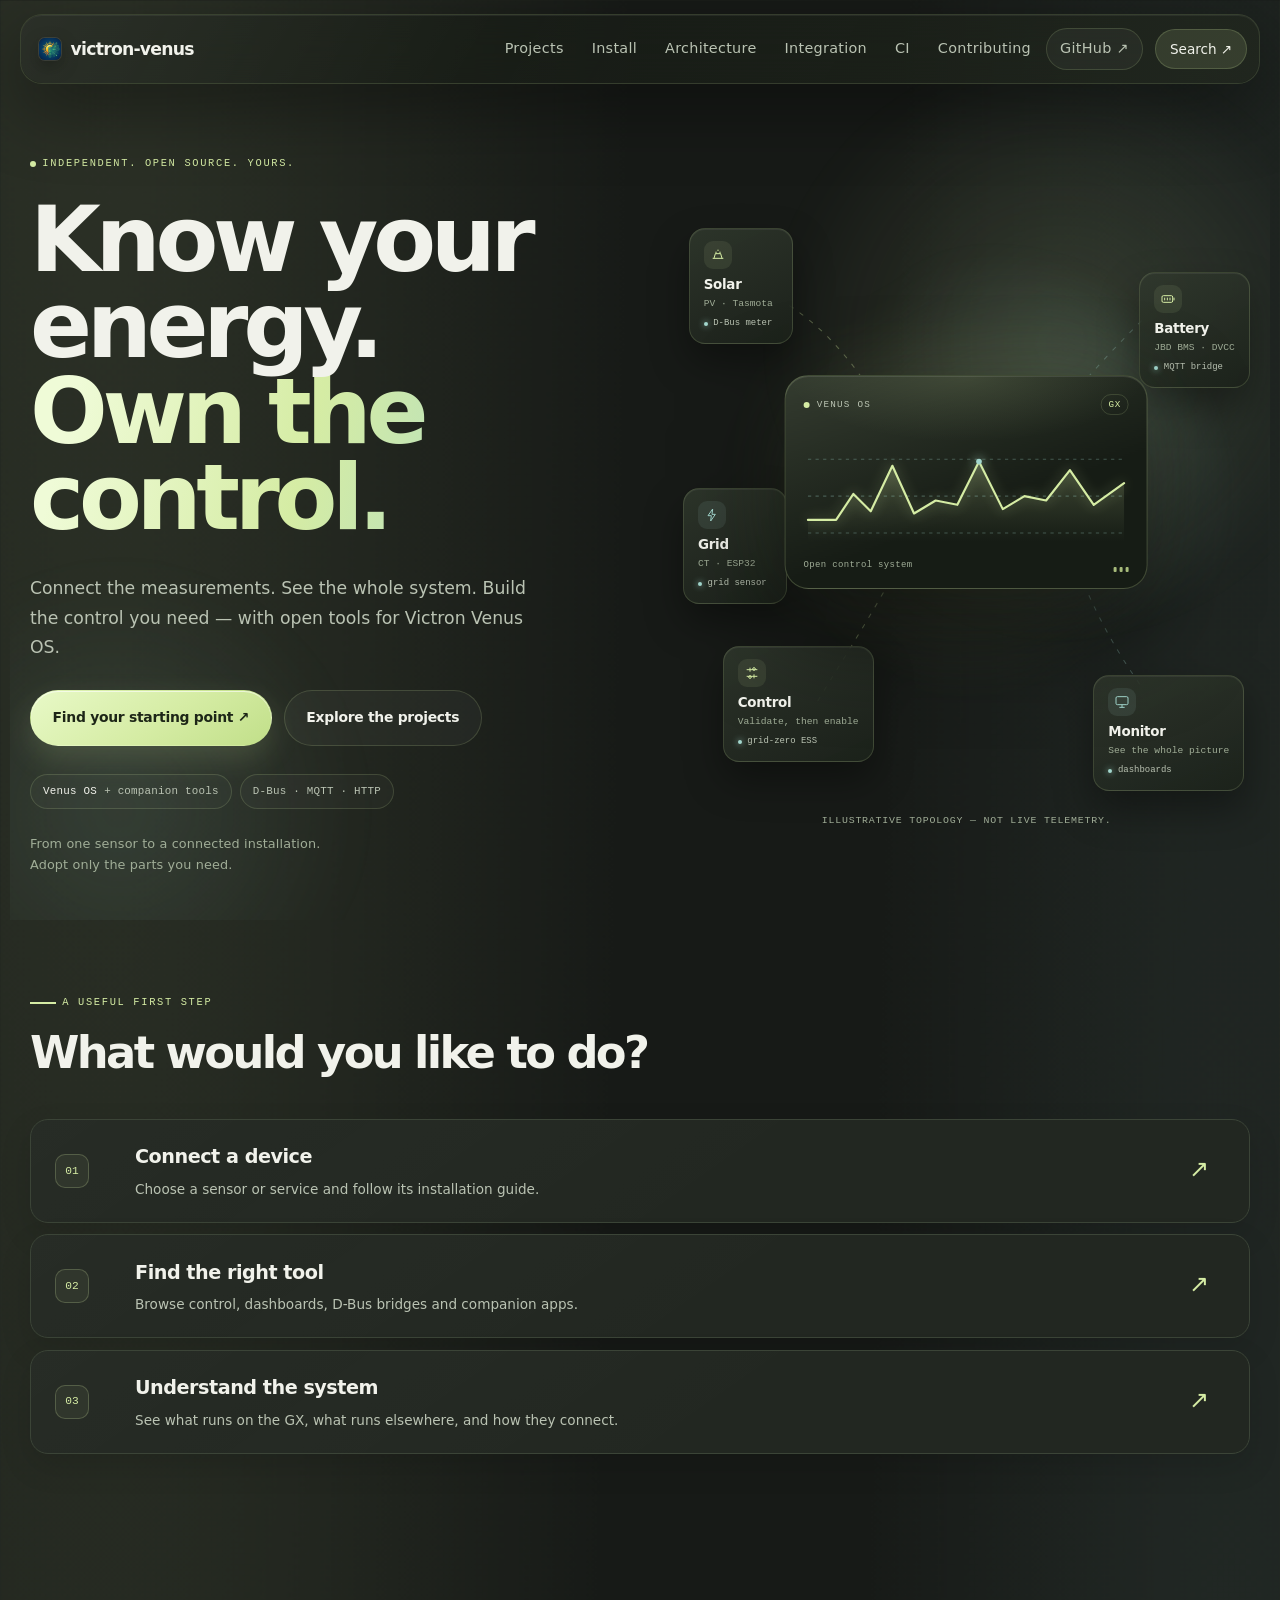
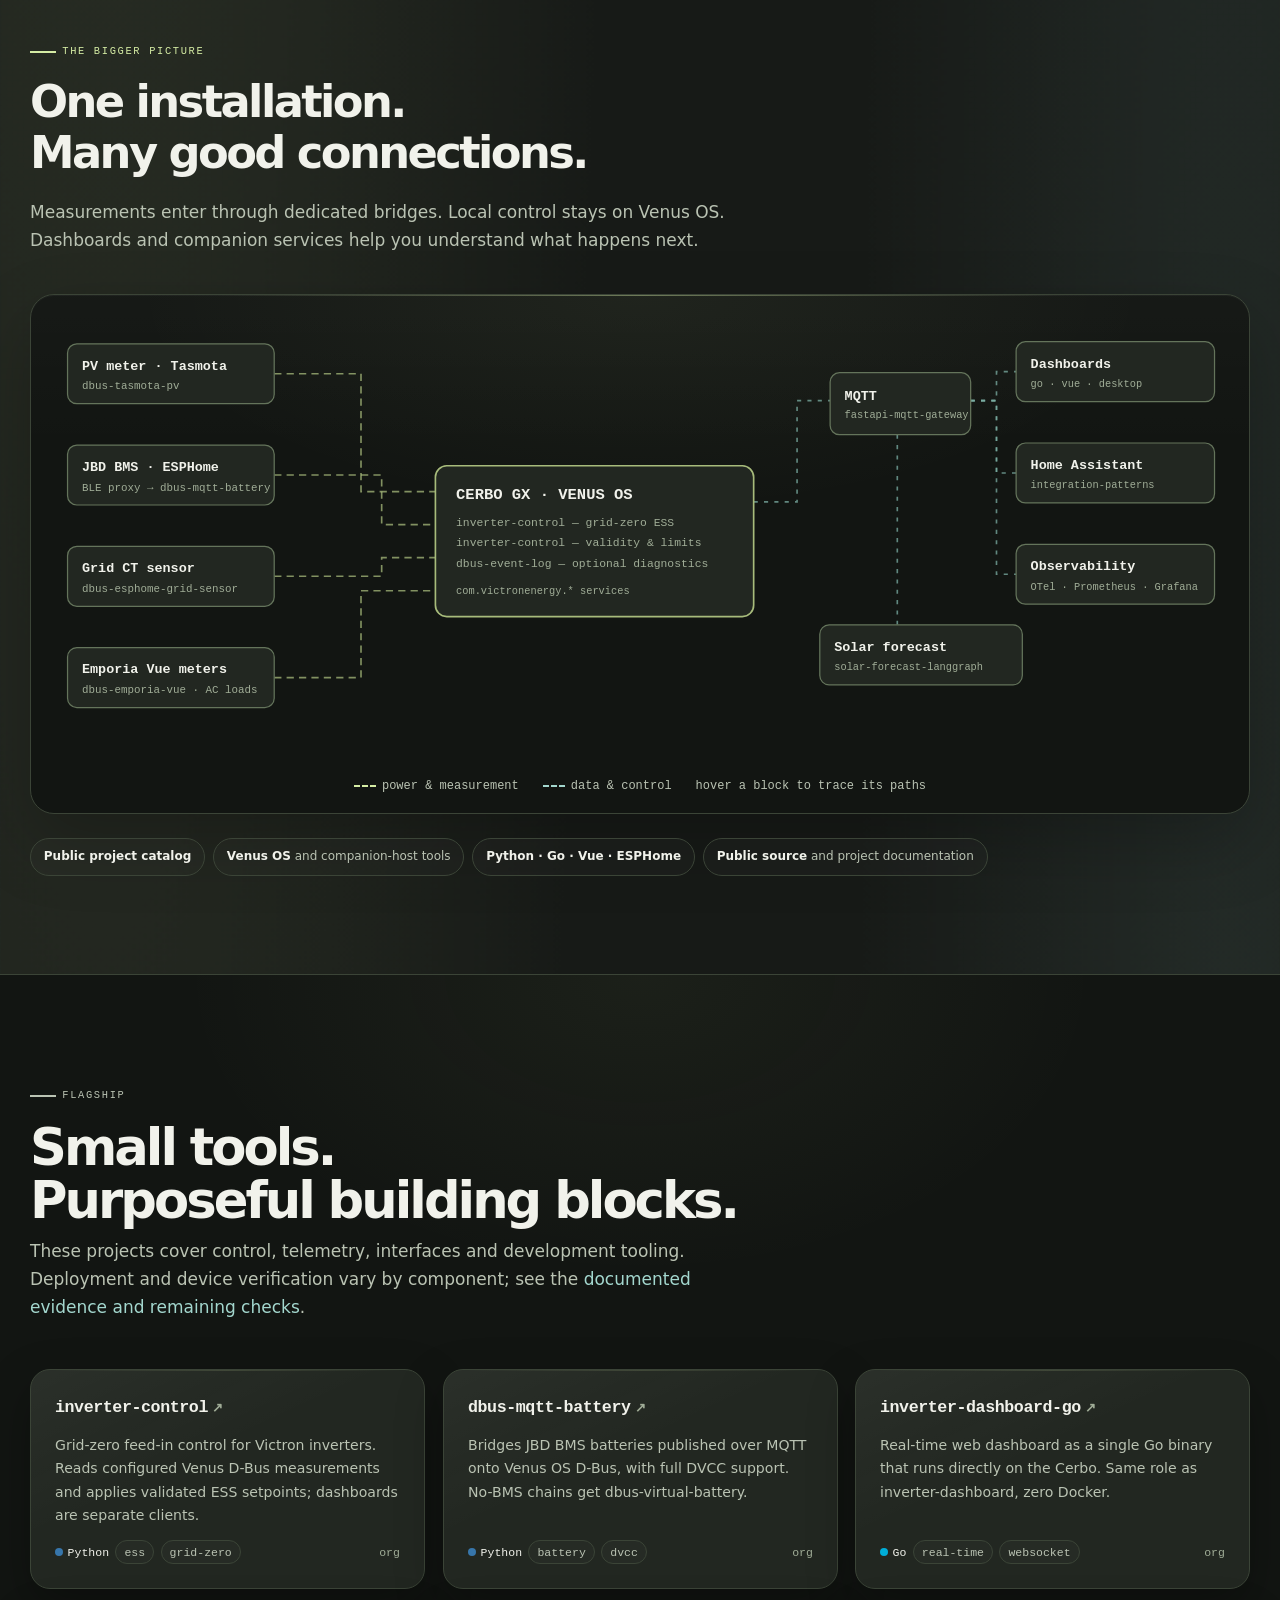
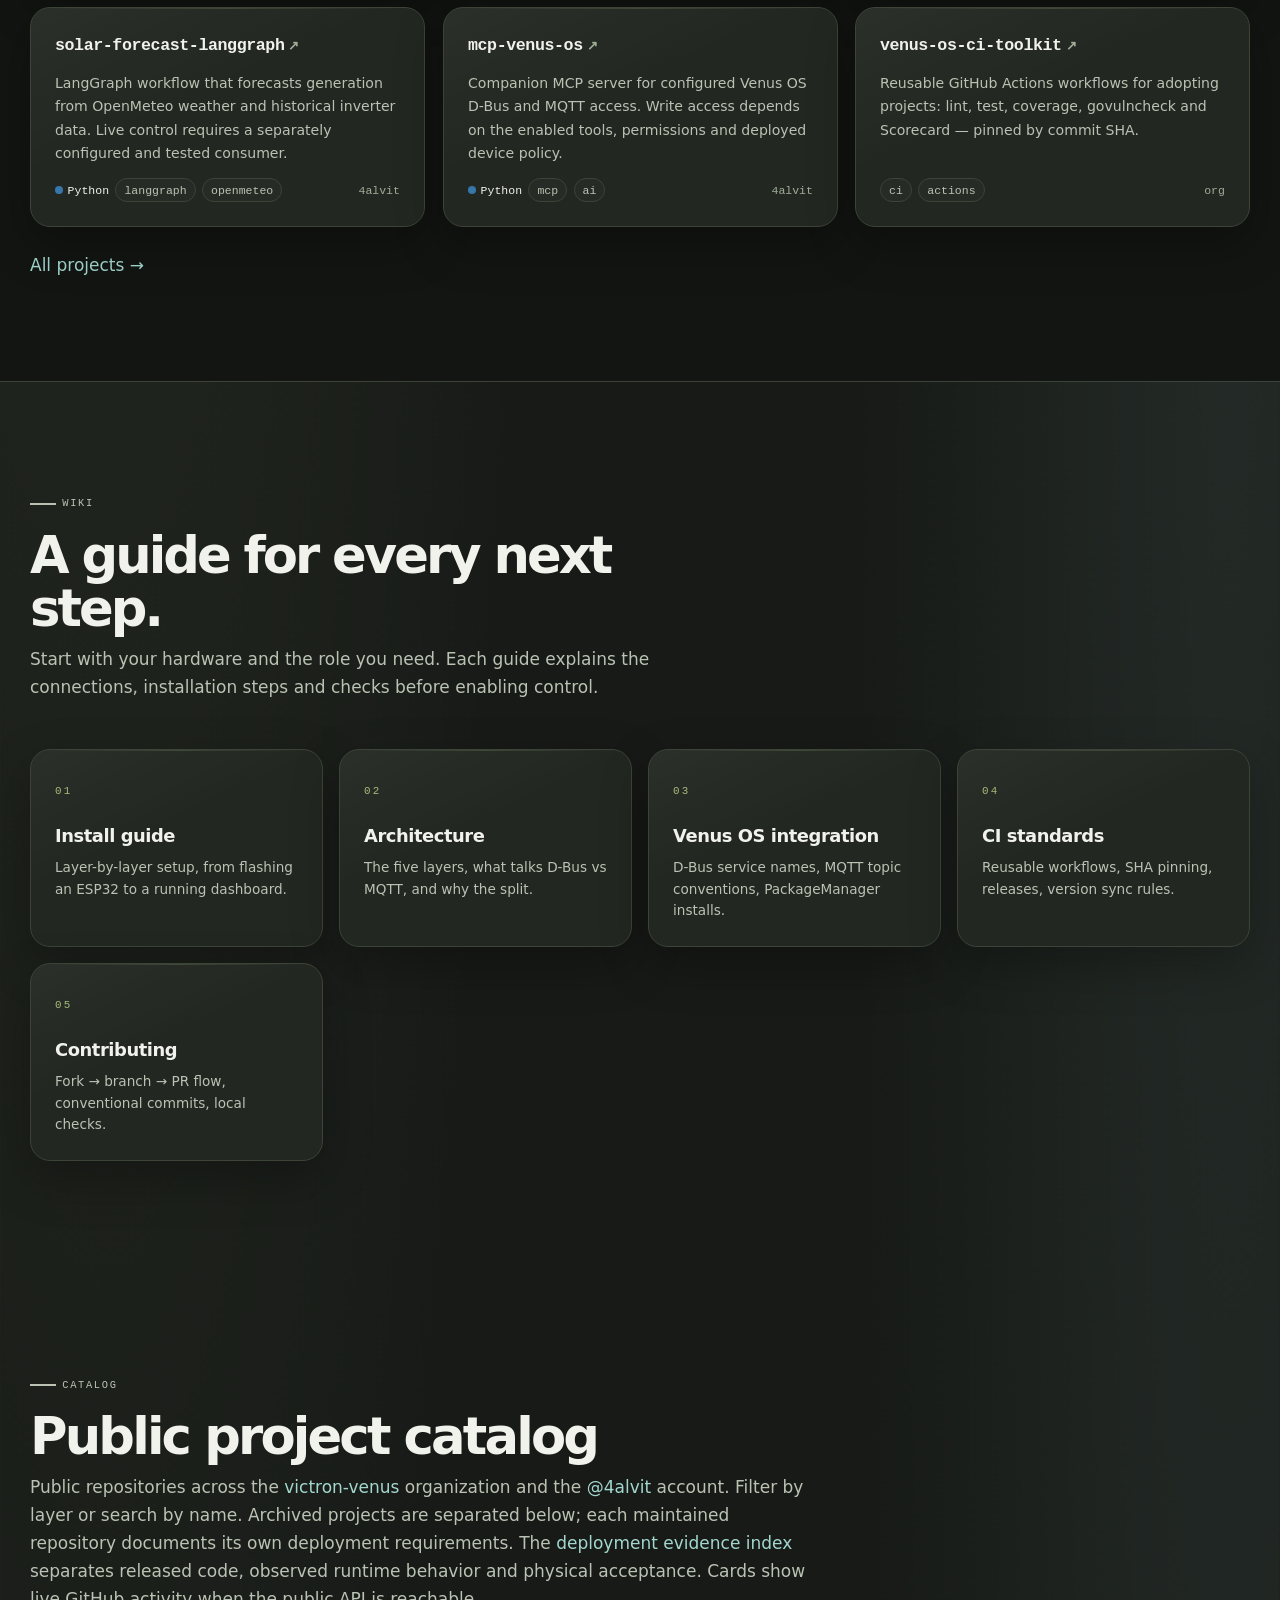
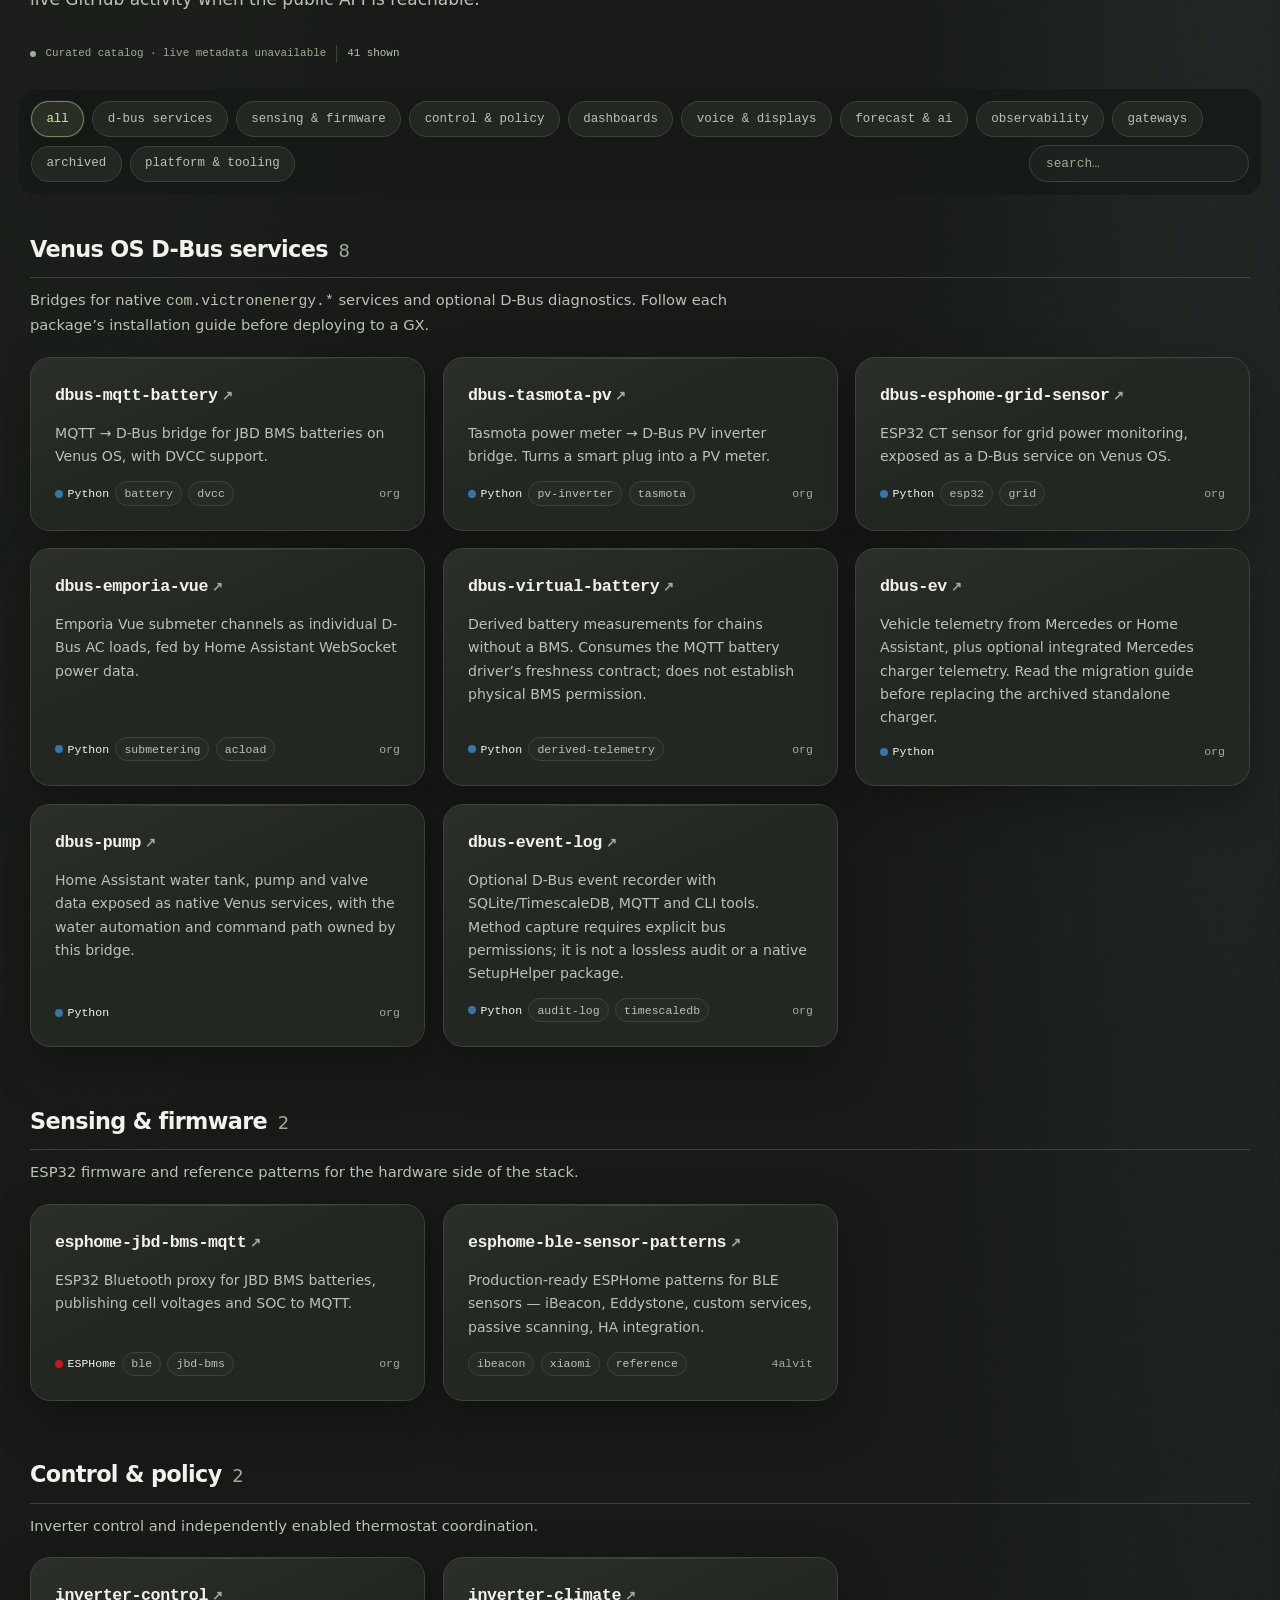
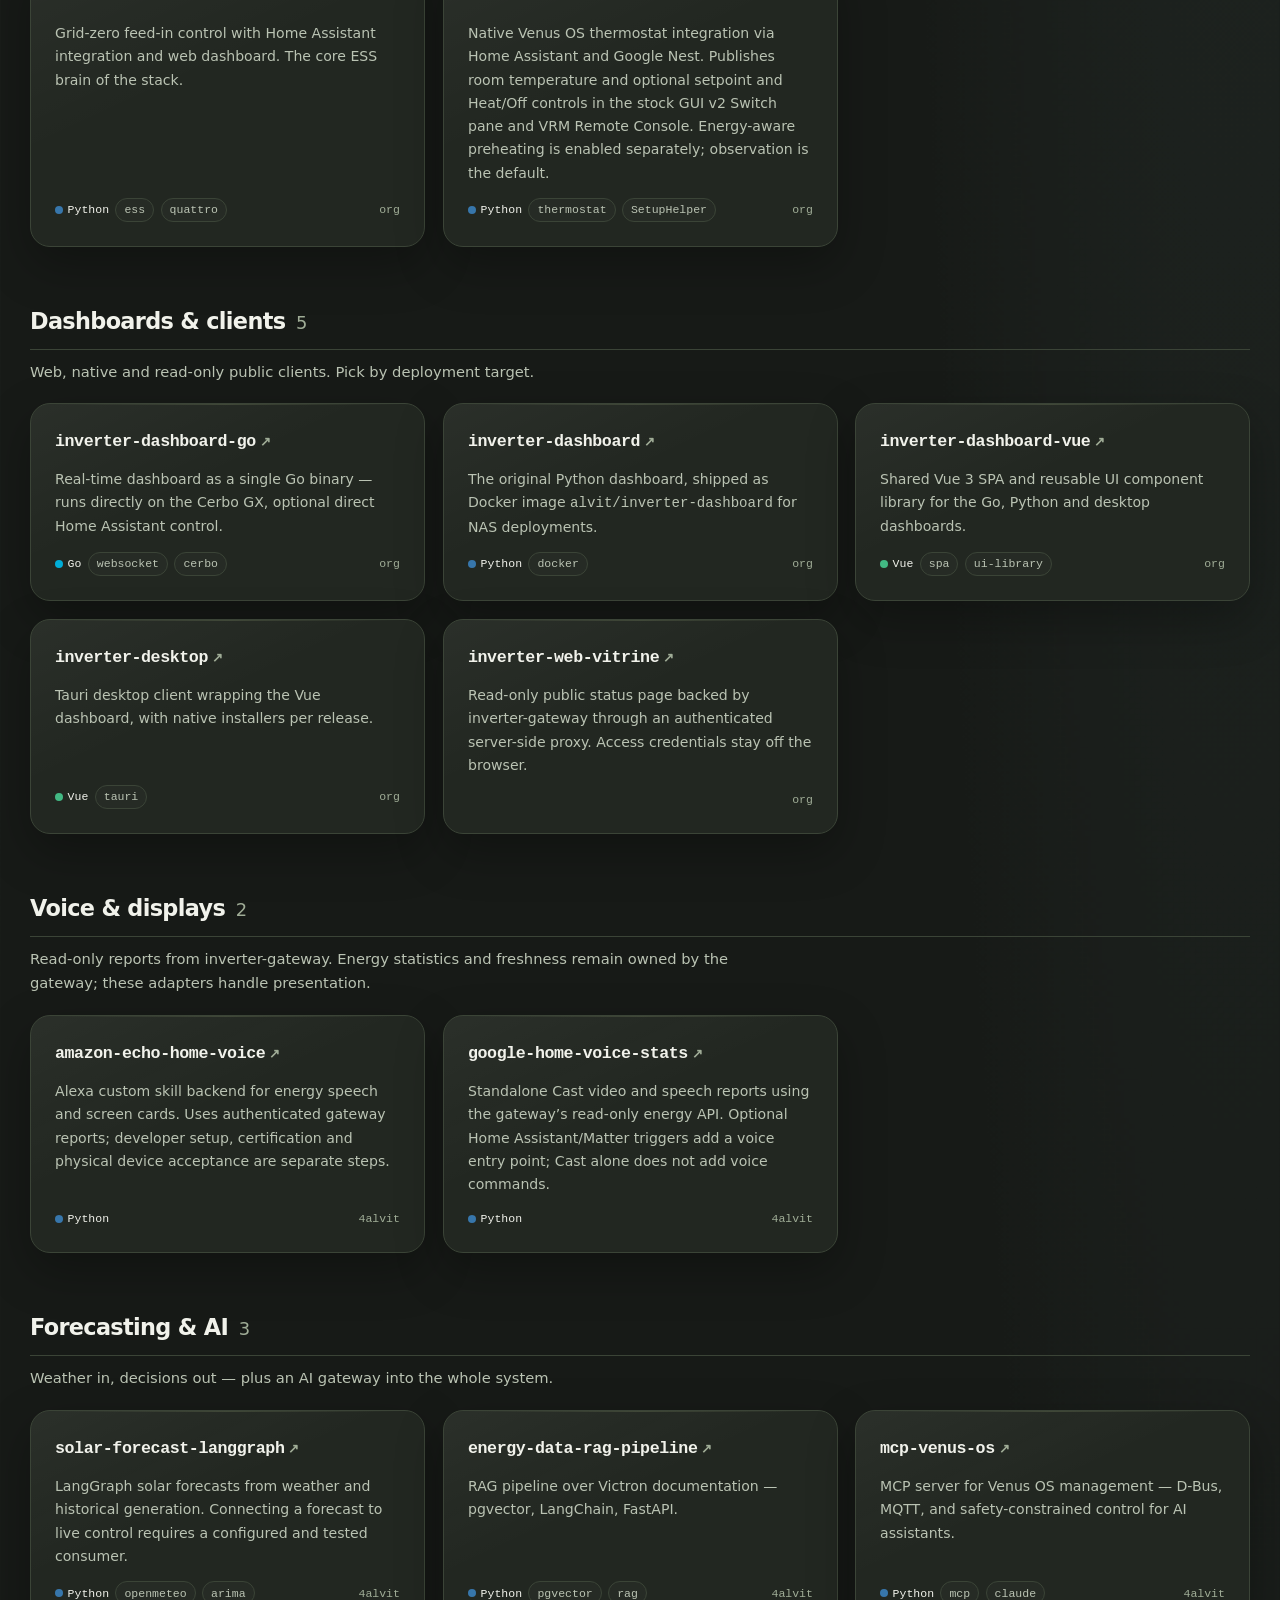
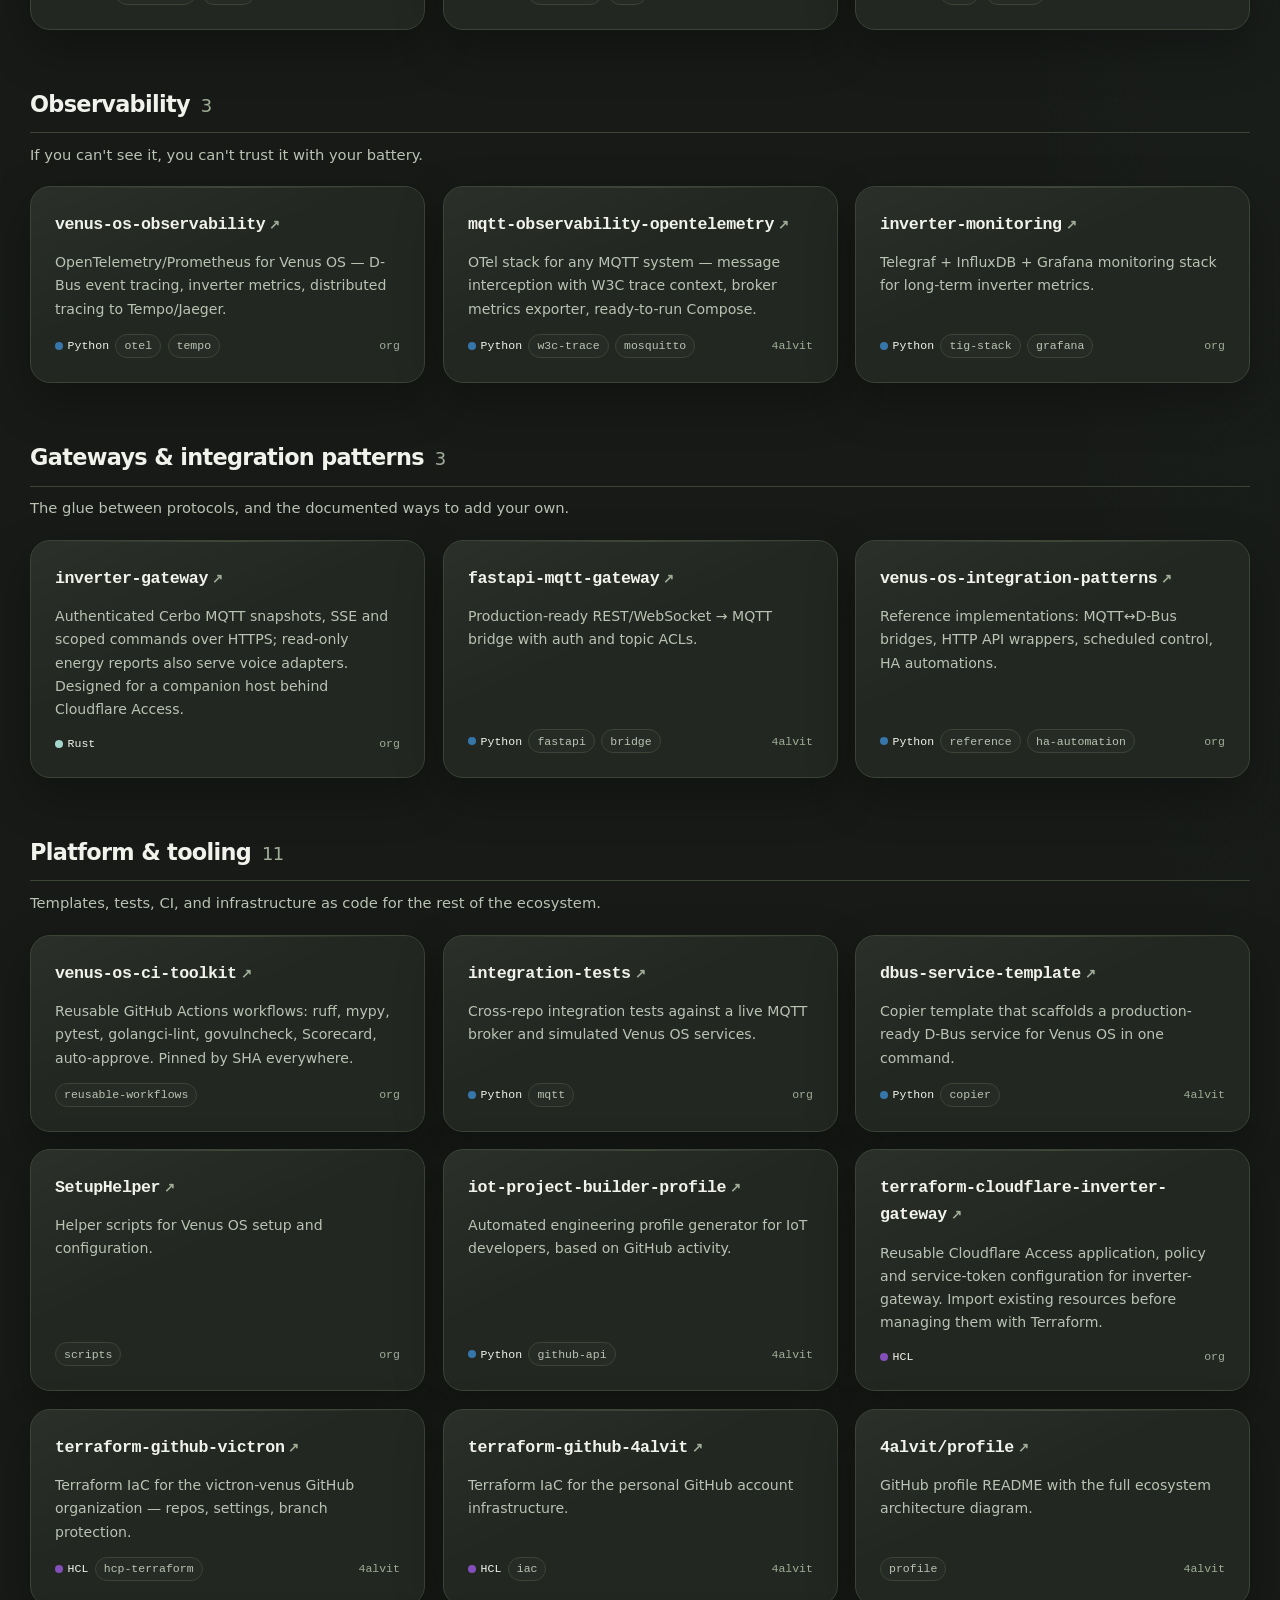
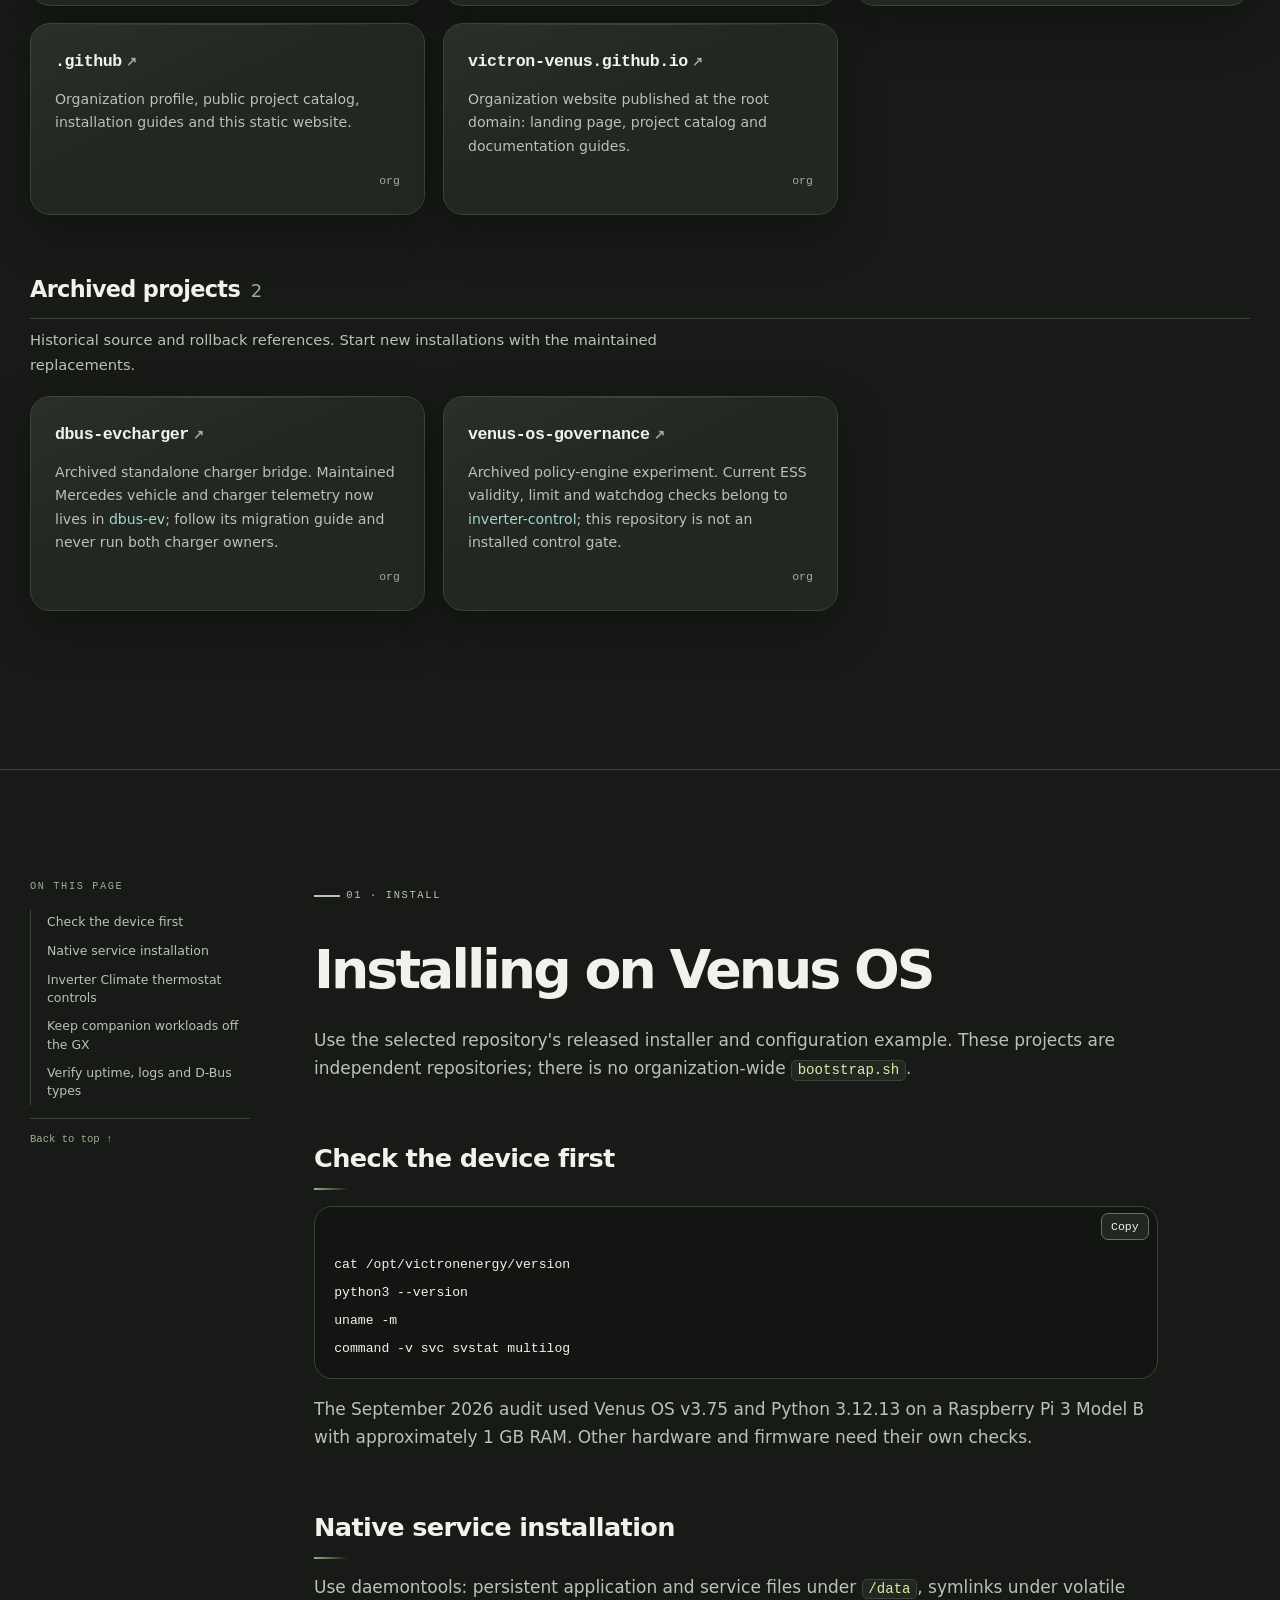
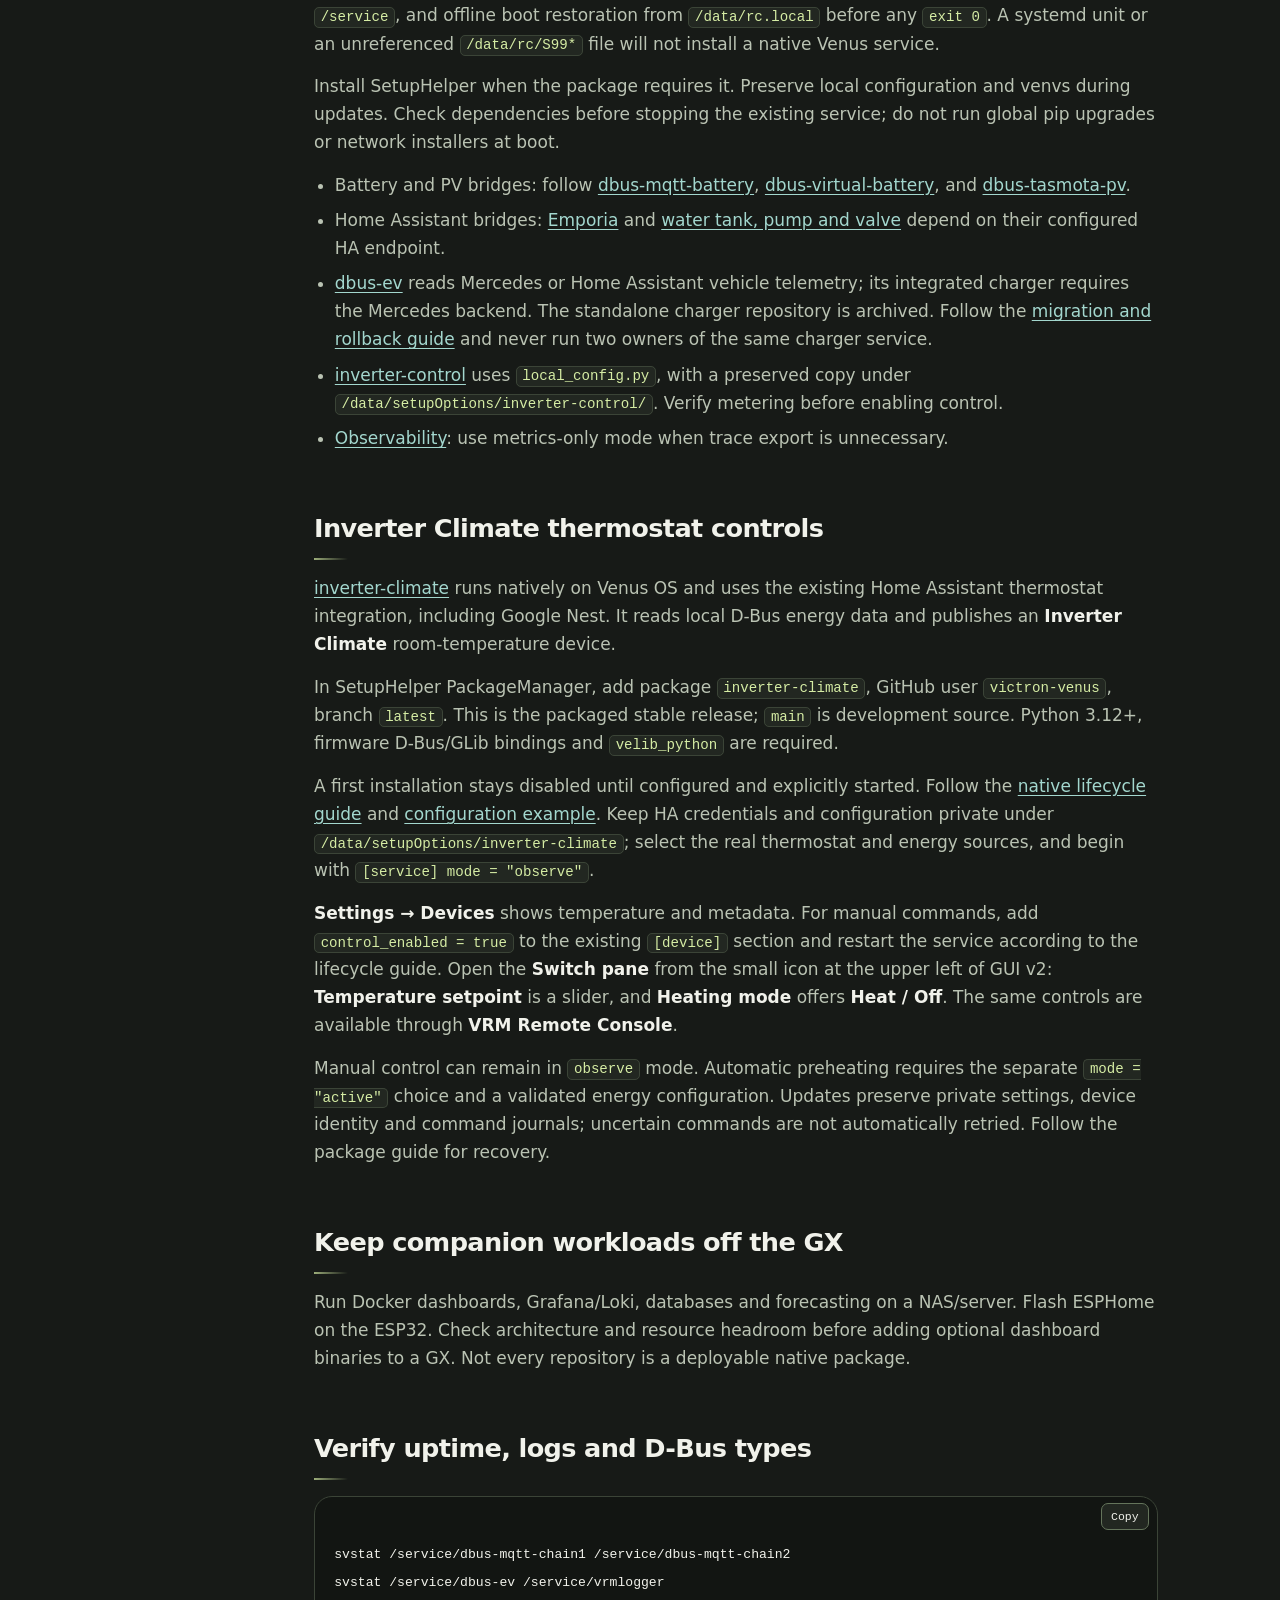
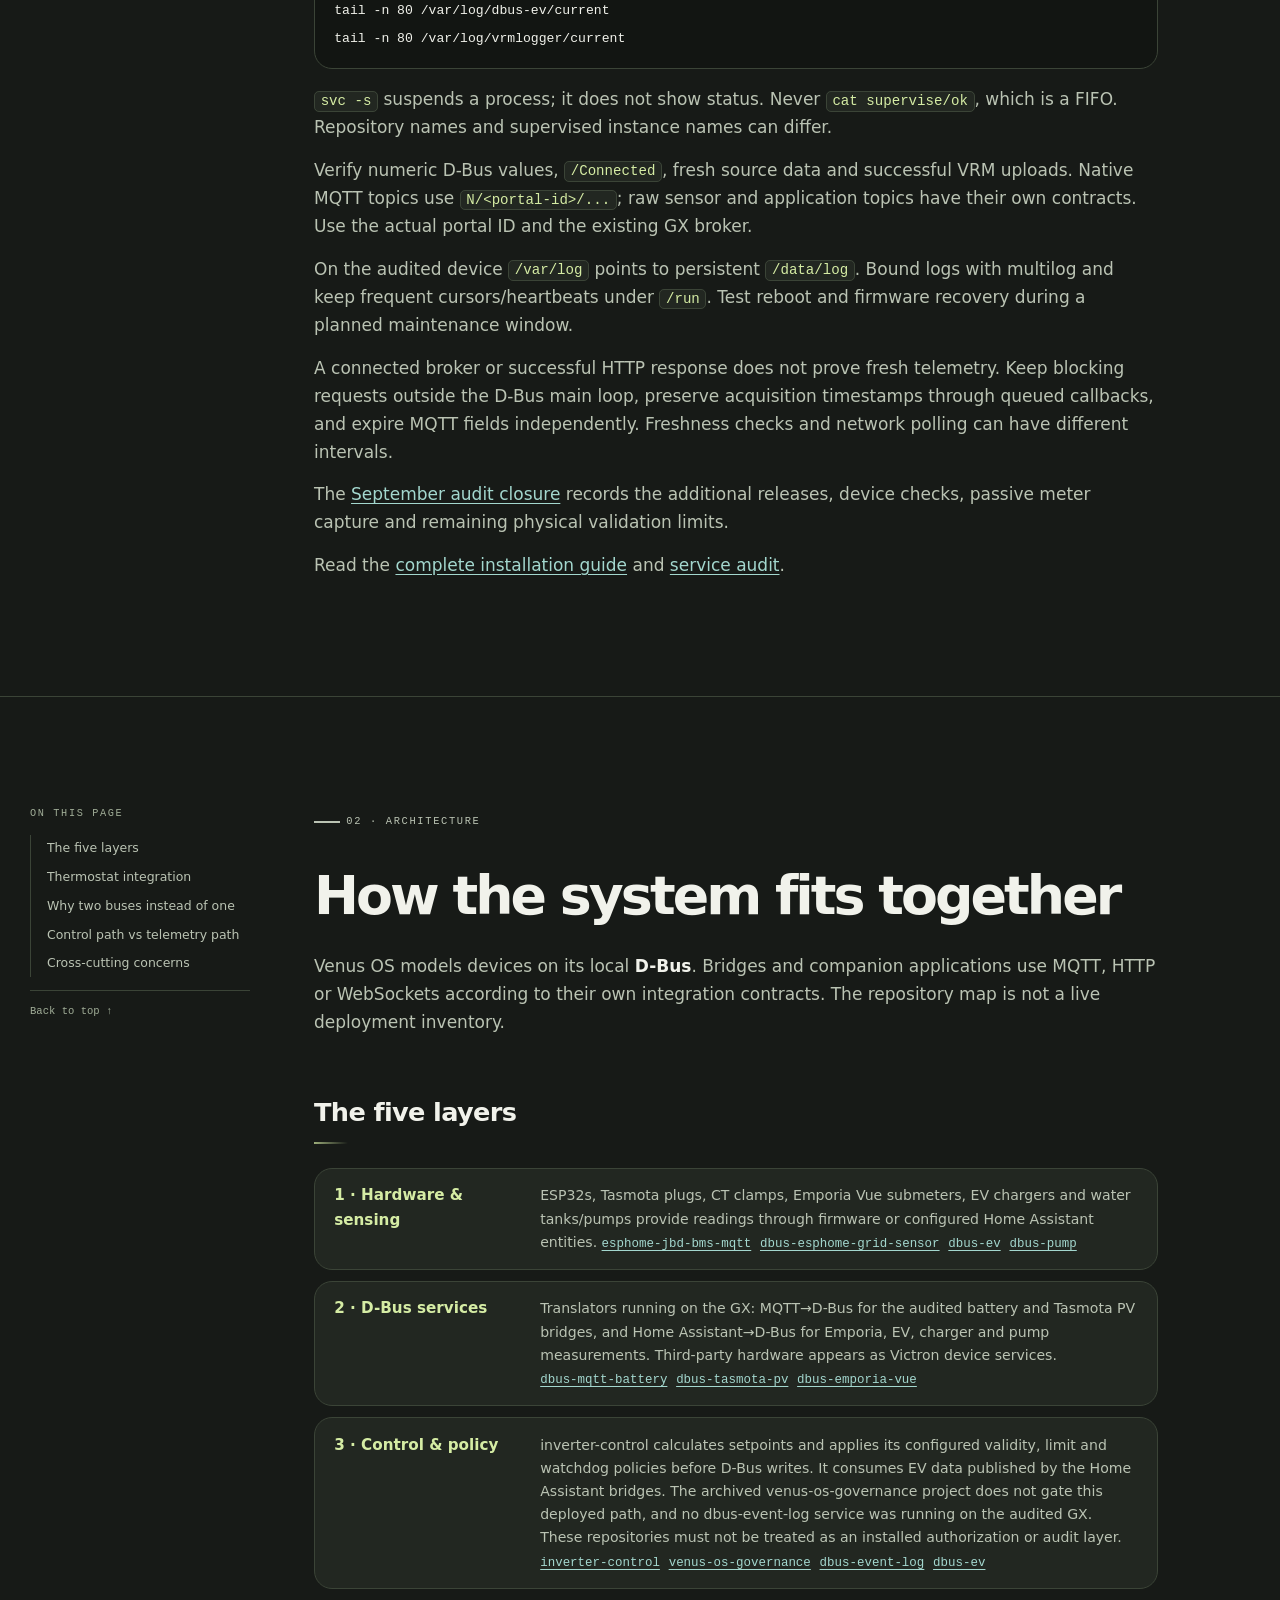
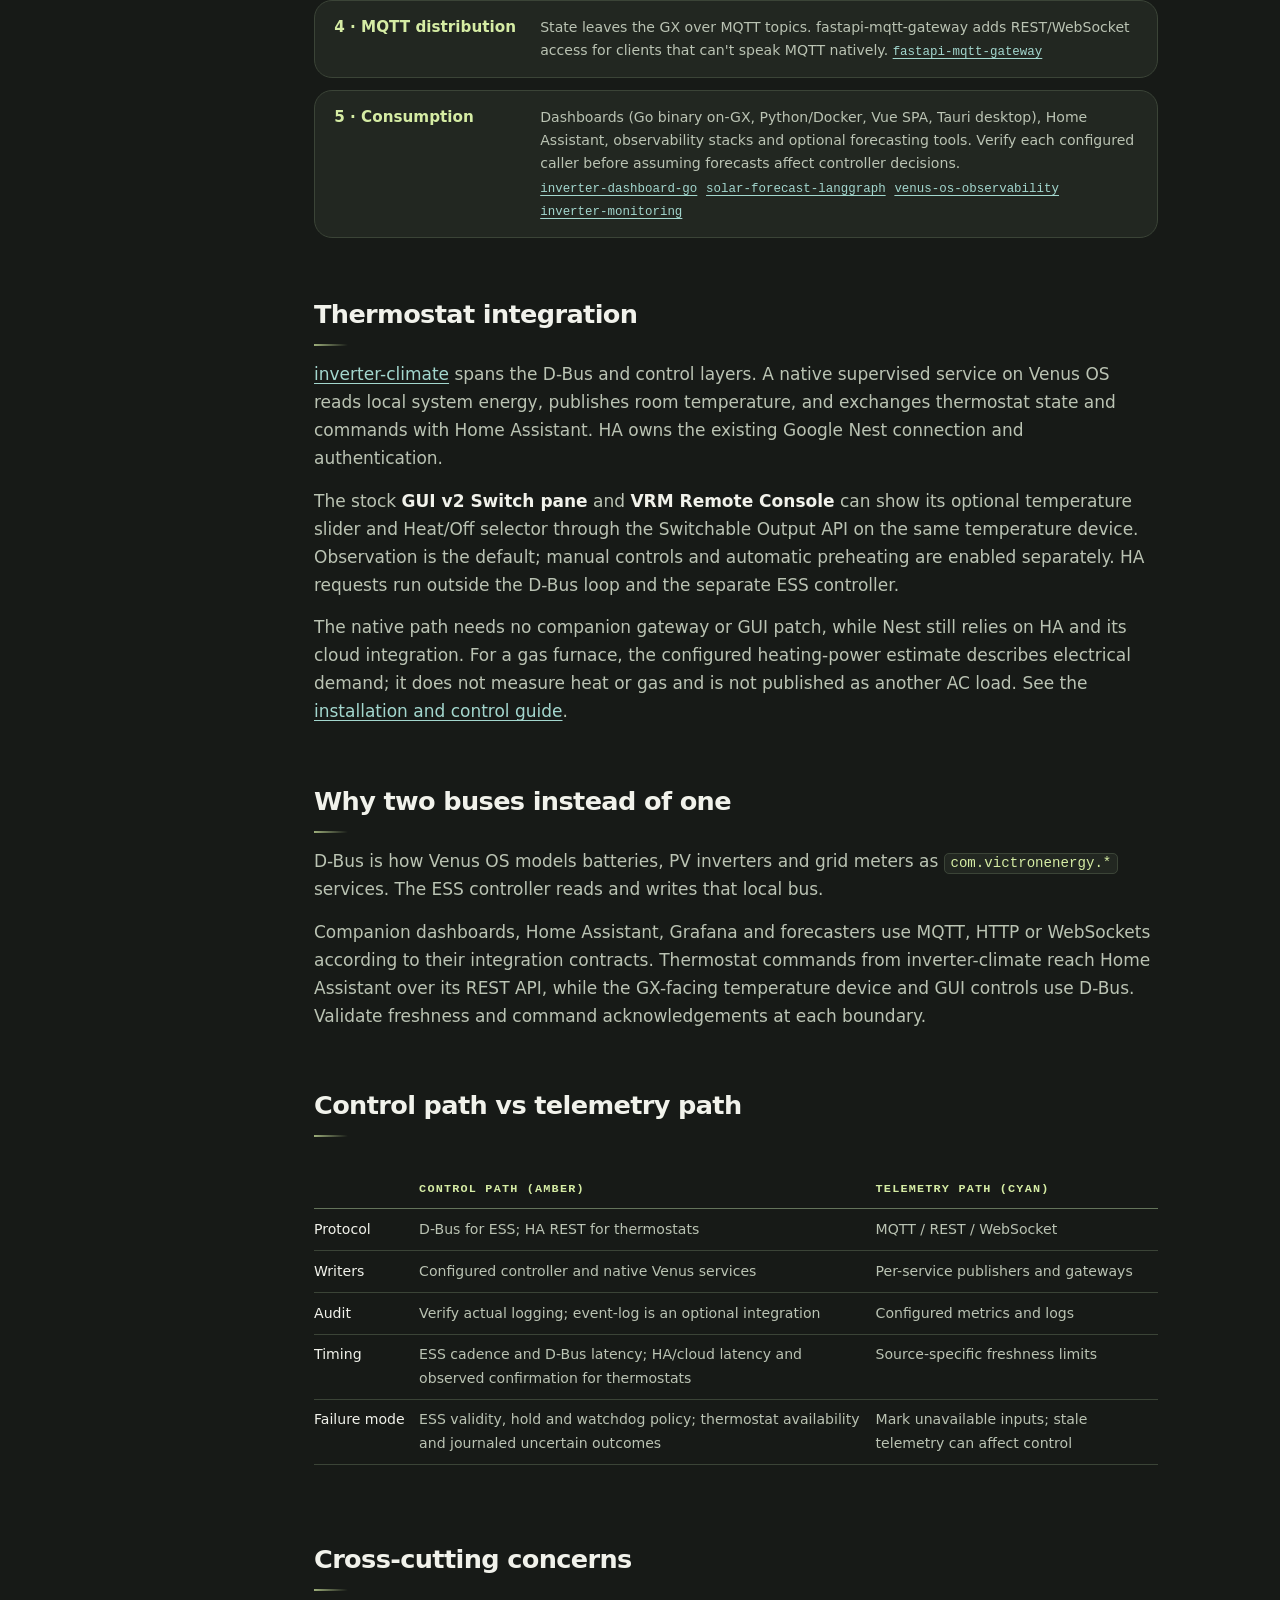
==== commit 7ce0e3bc: "feat(site): move all guides and catalog into one page Keep the landing page as the only site route. " ====
--- a/wiki/index.html
+++ b/wiki/index.html
@@ -2,112 +2,13 @@
 <html lang="en">
 <head>
 <meta charset="utf-8">
-<meta name="viewport" content="width=device-width, initial-scale=1">
+<meta name="robots" content="noindex">
 <title>Wiki — Victron Venus</title>
-<meta name="description" content="Documentation hub for the victron-venus ecosystem: install guide, architecture, Venus OS integration patterns, CI standards, and contributing workflow.">
-<link rel="canonical" href="https://victron-venus.github.io/wiki/">
-<meta name="theme-color" content="#f4f3ec">
-<link rel="icon" type="image/png" href="/assets/img/logo.png">
-<link rel="stylesheet" href="/assets/css/style.css?v=20261030g">
-<link rel="stylesheet" href="/assets/css/elevate.css?v=20261030g">
+<link rel="canonical" href="https://victron-venus.github.io/#docs">
+<meta http-equiv="refresh" content="0; url=/#docs">
+<script>location.replace("/#docs");</script>
 </head>
-<body class="docs-page">
-<a class="skip-link" href="#main">Skip to content</a>
-
-<header class="nav">
-  <div class="container nav-inner">
-    <a class="brand" href="../" aria-label="Victron Venus home">
-      <img src="/assets/img/logo.png" alt="" width="22" height="22" class="brand-logo">
-      victron-venus
-    </a>
-    <nav class="nav-links" aria-label="Main navigation">
-      <a href="../projects.html">Projects</a>
-      <a href="architecture.html">Architecture</a>
-      <a href="./" aria-current="page">Docs</a>
-      <a class="nav-gh" href="https://github.com/victron-venus">GitHub&nbsp;↗</a>
-    </nav>
-<details class="mobile-nav"><summary>Menu</summary><nav class="mobile-links" aria-label="Mobile navigation">
-      <a href="../projects.html">Projects</a>
-      <a href="architecture.html">Architecture</a>
-      <a href="./" aria-current="page">Docs</a>
-      <a class="nav-gh" href="https://github.com/victron-venus">GitHub&nbsp;↗</a>
-    </nav></details><details class="doc-search"><summary aria-label="Search documentation">Search ↗</summary><div class="search-panel"><label for="docs-query">Search the documentation</label><input id="docs-query" type="search" placeholder="Try MQTT, battery or install" autocomplete="off"><p class="search-status" role="status">Enter a topic to find a guide.</p><ul class="search-results"></ul><a href="../wiki/">Browse all guides →</a></div></details>
-  </div>
-</header>
-
-<main id="main" class="container section">
-<div class="sec-head">
-  <p class="eyebrow">Wiki</p>
-  <h1>Documentation</h1>
-  <p>Everything needed to go from a stock Cerbo GX to the full open stack — and the standards
-  that keep the codebase maintainable.</p>
-</div>
-
-<div class="prose">
-  <h2 id="section-1">Where to start</h2>
-  <ol class="step-list">
-    <li><strong>Skim the <a href="architecture.html">Architecture</a></strong> — five layers, two buses (D-Bus on-device, MQTT everywhere else). Two minutes well spent before installing anything.</li>
-    <li><strong>Follow the <a href="install.html">install guide</a></strong> for your hardware layer. Each step is independent; adopt only what you need.</li>
-    <li><strong>Dive into <a href="integration.html">Venus OS integration</a></strong> when writing your own service — service naming, MQTT topics, PackageManager installs.</li>
-    <li><strong>Before your first PR, read <a href="contributing.html">contributing</a></strong> and the <a href="ci-standards.html">CI standards</a> every repo here follows.</li>
-  </ol>
-
-  <h2 id="section-2">All pages</h2>
-  <p>Read the <a href="https://github.com/victron-venus/.github/blob/main/docs/VENUS-AUDIT-CLOSURE-2026-09-12.md">September 2026 service audit closure</a> for verified deployment fixes, meter-exchange evidence and validation limits.</p>
-  <div class="wiki-cards">
-    <a class="wcard" href="install.html"><span class="wn-num">01</span><h3>Install guide</h3><p>Layer-by-layer setup from flashing an ESP32 to a running dashboard.</p></a>
-    <a class="wcard" href="architecture.html"><span class="wn-num">02</span><h3>Architecture</h3><p>The five layers and why control data stays on D-Bus while telemetry rides MQTT.</p></a>
-    <a class="wcard" href="integration.html"><span class="wn-num">03</span><h3>Venus OS integration</h3><p>com.victronenergy.* naming, MQTT topic conventions, PackageManager.</p></a>
-    <a class="wcard" href="ci-standards.html"><span class="wn-num">04</span><h3>CI standards</h3><p>Reusable workflows, SHA pinning, release rules, version sync.</p></a>
-    <a class="wcard" href="contributing.html"><span class="wn-num">05</span><h3>Contributing</h3><p>Fork → branch → PR flow, conventional commits, local checks.</p></a>
-  </div>
-
-  <div class="callout">
-    <strong>Safety first.</strong> These projects control real inverters and batteries. Read the
-    <a href="contributing.html#gates">control-change review requirements</a> before enabling
-    automated control, and never test charge/discharge policies without a way to cut them off.
-  </div>
-</div>
-</main>
-
-<footer>
-  <div class="container">
-    <div class="foot-inner">
-      <div class="foot-col" style="max-width:340px">
-        <a class="brand" href="../">
-          <img src="/assets/img/logo.png" alt="" width="20" height="20" class="brand-logo">
-          victron-venus
-        </a>
-        <p>Open-source tooling for Victron Energy systems on Venus OS.<br>Created and maintained by <a href="https://github.com/4alvit">@4alvit</a>.</p>
-      </div>
-      <div class="foot-col">
-        <h4>Projects</h4>
-        <a href="../projects.html">Full catalog</a>
-        <a href="https://github.com/victron-venus/inverter-control">inverter-control</a>
-        <a href="https://github.com/victron-venus/dbus-mqtt-battery">dbus-mqtt-battery</a>
-      </div>
-      <div class="foot-col">
-        <h4>Docs</h4>
-        <a href="install.html">Install guide</a>
-        <a href="architecture.html">Architecture</a>
-        <a href="ci-standards.html">CI standards</a>
-        <a href="contributing.html">Contributing</a>
-      </div>
-      <div class="foot-col">
-        <h4>Community</h4>
-        <a href="https://github.com/victron-venus">GitHub org ↗</a>
-        <a href="https://github.com/4alvit">@4alvit ↗</a>
-        <a href="https://community.victronenergy.com">Victron community ↗</a>
-      </div>
-    </div>
-    <p class="foot-note">Independent open-source projects. Not affiliated with, endorsed by, or sponsored by
-    Victron Energy B.V. “Victron”, “Venus OS” and “Cerbo” are trademarks of Victron Energy B.V.,
-    referenced here to describe hardware compatibility. © <span data-year>2026</span>.</p>
-  </div>
-</footer>
-
-<script src="/assets/js/main.js?v=20261030g" defer></script>
-<script src="/assets/js/site.js?v=20261030g" defer></script>
-<script src="/assets/js/app.js?v=20261030g" defer></script>
+<body>
+<p>This page is now part of the <a href="/#docs">single-page Victron Venus site</a>.</p>
 </body>
 </html>
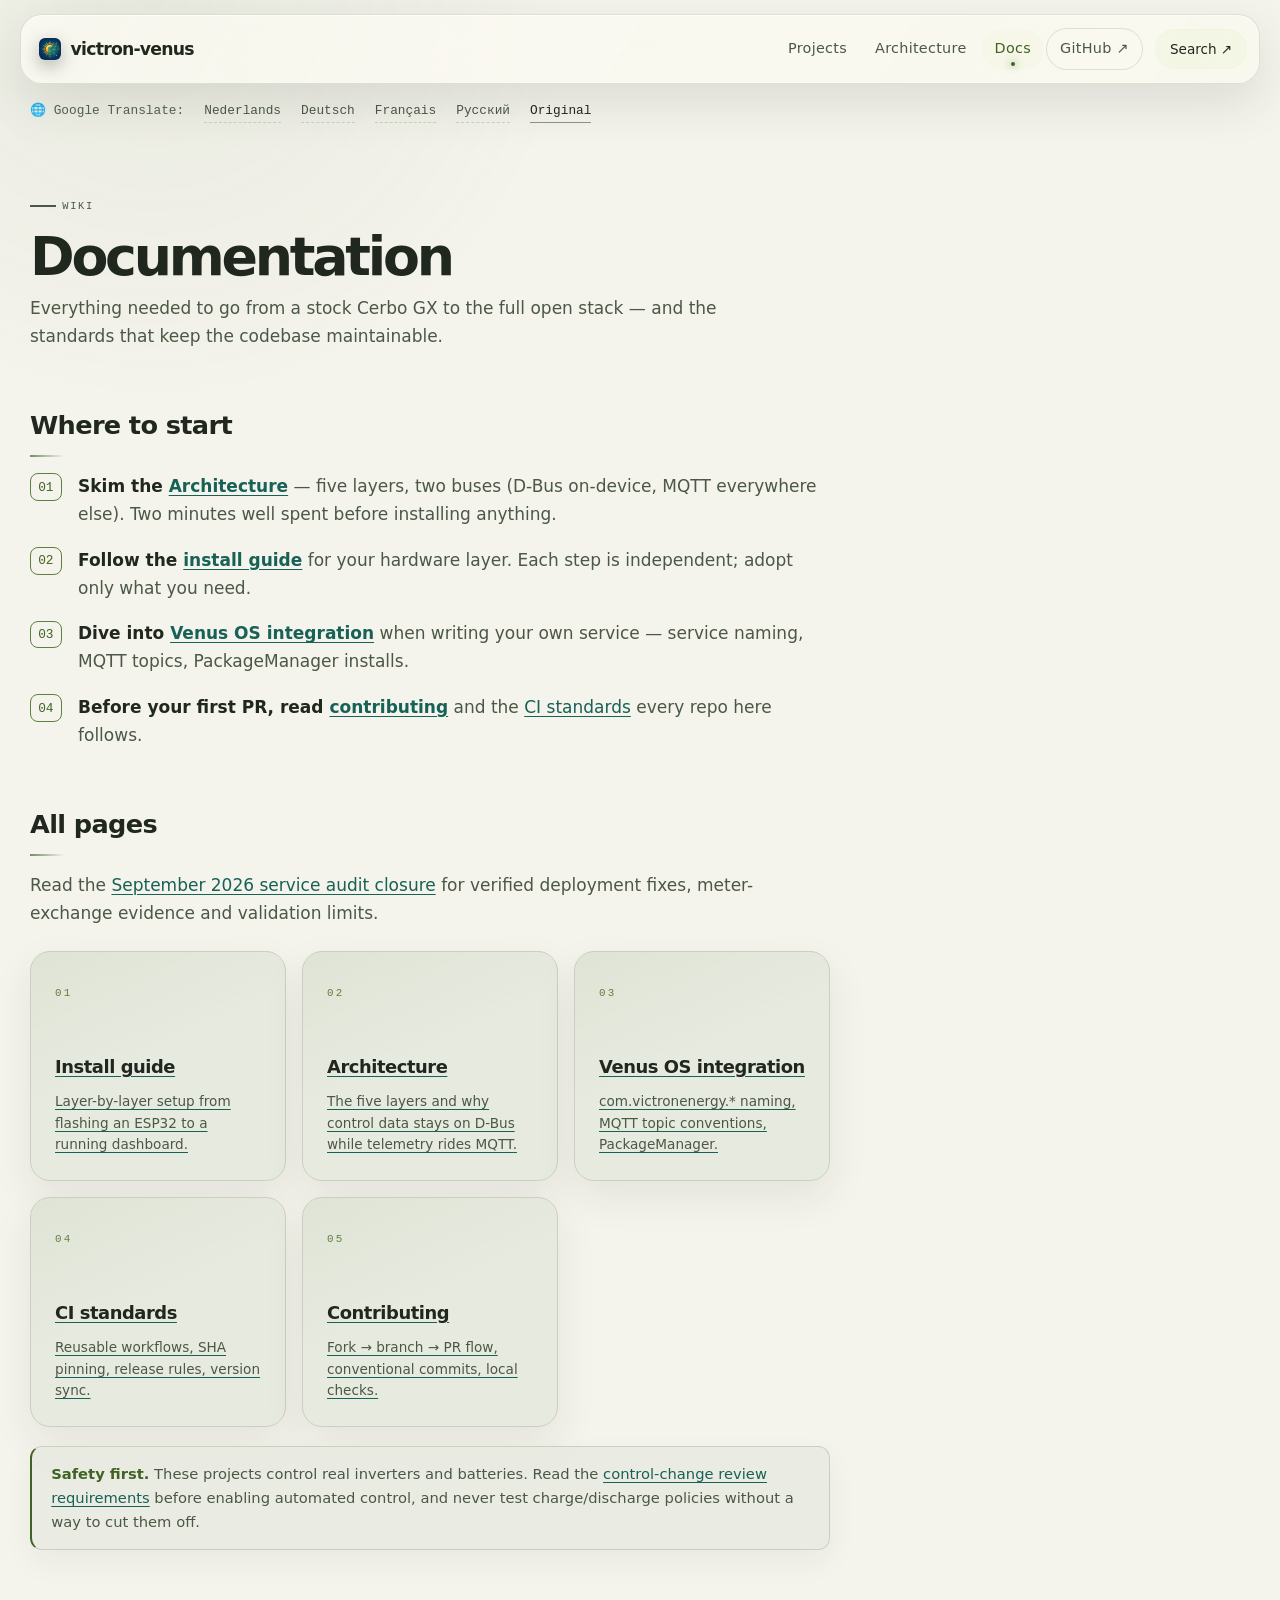
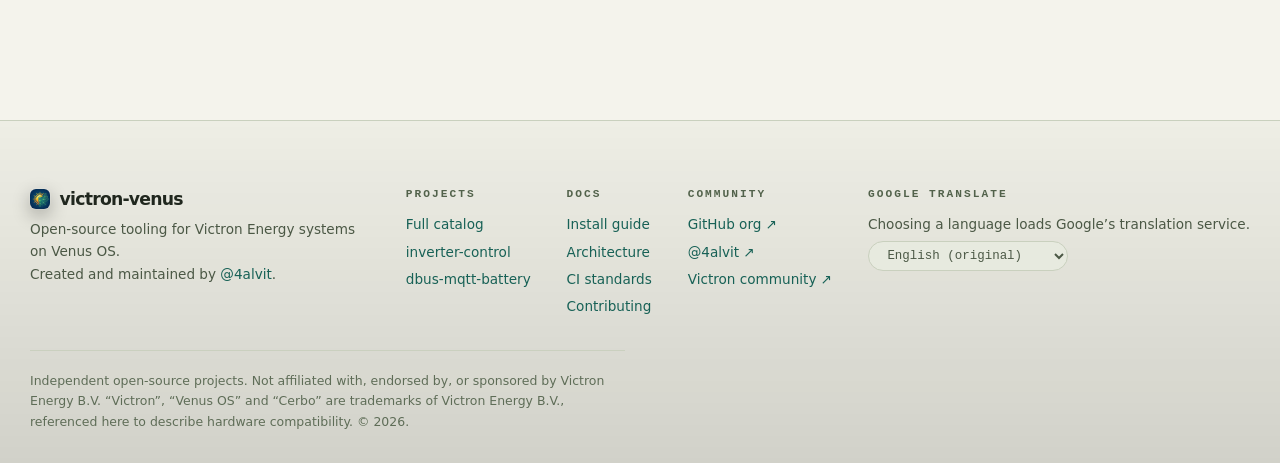
==== commit d5928e01: "Merge branch 'feature/redirect' into dependabot/github_actions/ci-workflows-9f90bd1628" ====
--- a/wiki/index.html
+++ b/wiki/index.html
@@ -2,13 +2,112 @@
 <html lang="en">
 <head>
 <meta charset="utf-8">
-<meta name="robots" content="noindex">
+<meta name="viewport" content="width=device-width, initial-scale=1">
 <title>Wiki — Victron Venus</title>
-<link rel="canonical" href="https://victron-venus.github.io/#docs">
-<meta http-equiv="refresh" content="0; url=/#docs">
-<script>location.replace("/#docs");</script>
+<meta name="description" content="Documentation hub for the victron-venus ecosystem: install guide, architecture, Venus OS integration patterns, CI standards, and contributing workflow.">
+<link rel="canonical" href="https://victron-venus.github.io/wiki/">
+<meta name="theme-color" content="#f4f3ec">
+<link rel="icon" type="image/png" href="/assets/img/logo.png">
+<link rel="stylesheet" href="/assets/css/style.css?v=20261030g">
+<link rel="stylesheet" href="/assets/css/elevate.css?v=20261030g">
 </head>
-<body>
-<p>This page is now part of the <a href="/#docs">single-page Victron Venus site</a>.</p>
+<body class="docs-page">
+<a class="skip-link" href="#main">Skip to content</a>
+
+<header class="nav">
+  <div class="container nav-inner">
+    <a class="brand" href="../" aria-label="Victron Venus home">
+      <img src="/assets/img/logo.png" alt="" width="22" height="22" class="brand-logo">
+      victron-venus
+    </a>
+    <nav class="nav-links" aria-label="Main navigation">
+      <a href="../projects.html">Projects</a>
+      <a href="architecture.html">Architecture</a>
+      <a href="./" aria-current="page">Docs</a>
+      <a class="nav-gh" href="https://github.com/victron-venus">GitHub&nbsp;↗</a>
+    </nav>
+<details class="mobile-nav"><summary>Menu</summary><nav class="mobile-links" aria-label="Mobile navigation">
+      <a href="../projects.html">Projects</a>
+      <a href="architecture.html">Architecture</a>
+      <a href="./" aria-current="page">Docs</a>
+      <a class="nav-gh" href="https://github.com/victron-venus">GitHub&nbsp;↗</a>
+    </nav></details><details class="doc-search"><summary aria-label="Search documentation">Search ↗</summary><div class="search-panel"><label for="docs-query">Search the documentation</label><input id="docs-query" type="search" placeholder="Try MQTT, battery or install" autocomplete="off"><p class="search-status" role="status">Enter a topic to find a guide.</p><ul class="search-results"></ul><a href="../wiki/">Browse all guides →</a></div></details>
+  </div>
+</header>
+
+<main id="main" class="container section">
+<div class="sec-head">
+  <p class="eyebrow">Wiki</p>
+  <h1>Documentation</h1>
+  <p>Everything needed to go from a stock Cerbo GX to the full open stack — and the standards
+  that keep the codebase maintainable.</p>
+</div>
+
+<div class="prose">
+  <h2 id="section-1">Where to start</h2>
+  <ol class="step-list">
+    <li><strong>Skim the <a href="architecture.html">Architecture</a></strong> — five layers, two buses (D-Bus on-device, MQTT everywhere else). Two minutes well spent before installing anything.</li>
+    <li><strong>Follow the <a href="install.html">install guide</a></strong> for your hardware layer. Each step is independent; adopt only what you need.</li>
+    <li><strong>Dive into <a href="integration.html">Venus OS integration</a></strong> when writing your own service — service naming, MQTT topics, PackageManager installs.</li>
+    <li><strong>Before your first PR, read <a href="contributing.html">contributing</a></strong> and the <a href="ci-standards.html">CI standards</a> every repo here follows.</li>
+  </ol>
+
+  <h2 id="section-2">All pages</h2>
+  <p>Read the <a href="https://github.com/victron-venus/.github/blob/main/docs/VENUS-AUDIT-CLOSURE-2026-09-12.md">September 2026 service audit closure</a> for verified deployment fixes, meter-exchange evidence and validation limits.</p>
+  <div class="wiki-cards">
+    <a class="wcard" href="install.html"><span class="wn-num">01</span><h3>Install guide</h3><p>Layer-by-layer setup from flashing an ESP32 to a running dashboard.</p></a>
+    <a class="wcard" href="architecture.html"><span class="wn-num">02</span><h3>Architecture</h3><p>The five layers and why control data stays on D-Bus while telemetry rides MQTT.</p></a>
+    <a class="wcard" href="integration.html"><span class="wn-num">03</span><h3>Venus OS integration</h3><p>com.victronenergy.* naming, MQTT topic conventions, PackageManager.</p></a>
+    <a class="wcard" href="ci-standards.html"><span class="wn-num">04</span><h3>CI standards</h3><p>Reusable workflows, SHA pinning, release rules, version sync.</p></a>
+    <a class="wcard" href="contributing.html"><span class="wn-num">05</span><h3>Contributing</h3><p>Fork → branch → PR flow, conventional commits, local checks.</p></a>
+  </div>
+
+  <div class="callout">
+    <strong>Safety first.</strong> These projects control real inverters and batteries. Read the
+    <a href="contributing.html#gates">control-change review requirements</a> before enabling
+    automated control, and never test charge/discharge policies without a way to cut them off.
+  </div>
+</div>
+</main>
+
+<footer>
+  <div class="container">
+    <div class="foot-inner">
+      <div class="foot-col" style="max-width:340px">
+        <a class="brand" href="../">
+          <img src="/assets/img/logo.png" alt="" width="20" height="20" class="brand-logo">
+          victron-venus
+        </a>
+        <p>Open-source tooling for Victron Energy systems on Venus OS.<br>Created and maintained by <a href="https://github.com/4alvit">@4alvit</a>.</p>
+      </div>
+      <div class="foot-col">
+        <h4>Projects</h4>
+        <a href="../projects.html">Full catalog</a>
+        <a href="https://github.com/victron-venus/inverter-control">inverter-control</a>
+        <a href="https://github.com/victron-venus/dbus-mqtt-battery">dbus-mqtt-battery</a>
+      </div>
+      <div class="foot-col">
+        <h4>Docs</h4>
+        <a href="install.html">Install guide</a>
+        <a href="architecture.html">Architecture</a>
+        <a href="ci-standards.html">CI standards</a>
+        <a href="contributing.html">Contributing</a>
+      </div>
+      <div class="foot-col">
+        <h4>Community</h4>
+        <a href="https://github.com/victron-venus">GitHub org ↗</a>
+        <a href="https://github.com/4alvit">@4alvit ↗</a>
+        <a href="https://community.victronenergy.com">Victron community ↗</a>
+      </div>
+    </div>
+    <p class="foot-note">Independent open-source projects. Not affiliated with, endorsed by, or sponsored by
+    Victron Energy B.V. “Victron”, “Venus OS” and “Cerbo” are trademarks of Victron Energy B.V.,
+    referenced here to describe hardware compatibility. © <span data-year>2026</span>.</p>
+  </div>
+</footer>
+
+<script src="/assets/js/main.js?v=20261030g" defer></script>
+<script src="/assets/js/site.js?v=20261030g" defer></script>
+<script src="/assets/js/app.js?v=20261030g" defer></script>
 </body>
 </html>
--- a/assets/css/style.css
+++ b/assets/css/style.css
@@ -0,0 +1,769 @@
+/* Shared portal theme. Editorial layout, native controls, no remote fonts. */
+:root {
+  --bg: #171a17; --bg-deep: #121512; --panel: #222721; --panel-hi: #2d352a;
+  --edge: #3b4437; --edge-hi: #64745b; --ink: #f1f2eb; --ink-dim: #bac3b3;
+  --ink-faint: #a0ad97; --amber: #d5eca4; --amber-dim: #a7bb7b;
+  --cyan: #a3d7ce; --cyan-dim: #7bafa5;
+  --font-display: ui-sans-serif, system-ui, -apple-system, BlinkMacSystemFont, "Segoe UI", sans-serif;
+  --font-body: var(--font-display); --font-mono: ui-monospace, "SFMono-Regular", Consolas, monospace;
+  --max-w: 1260px; --radius: 18px;
+}
+
+* { margin: 0; padding: 0; box-sizing: border-box; }
+
+html { scroll-behavior: smooth; scroll-padding-top: 110px; }
+[hidden] { display: none !important; }
+button, input, summary { font: inherit; }
+button, summary { -webkit-tap-highlight-color: transparent; }
+
+body {
+  background: var(--bg);
+  color: var(--ink);
+  font-family: var(--font-body);
+  font-size: 17px;
+  line-height: 1.65;
+  -webkit-font-smoothing: antialiased;
+  /* Google Translate pins the page down / repositions body when it
+     injects its toolbar; we hide the toolbar, so keep the page put. */
+  top: 0 !important;
+  position: static !important;
+}
+
+img, svg { max-width: 100%; }
+a { color: var(--cyan); text-decoration: none; }
+a:hover { text-decoration: underline; }
+
+:focus-visible {
+  outline: 2px solid var(--amber);
+  outline-offset: 2px;
+  border-radius: 3px;
+}
+
+.skip-link {
+  position: absolute;
+  left: -999px;
+  top: 8px;
+  z-index: 100;
+  background: var(--amber);
+  color: var(--bg);
+  padding: 0.5rem 1rem;
+  border-radius: var(--radius);
+  font-family: var(--font-mono);
+}
+.skip-link:focus { left: 8px; }
+
+.container { max-width: var(--max-w); margin-inline: auto; padding-inline: 1.25rem; }
+
+/* ---------- Nav ---------- */
+
+.nav {
+  position: sticky;
+  top: 0;
+  z-index: 50;
+  background: color-mix(in srgb, var(--bg) 86%, transparent);
+  backdrop-filter: blur(10px);
+  border-bottom: 1px solid var(--edge);
+}
+
+.nav-inner {
+  display: flex;
+  align-items: center;
+  gap: 1.5rem;
+  height: 60px;
+}
+
+.brand {
+  display: flex;
+  align-items: center;
+  gap: 0.6rem;
+  font-family: var(--font-display);
+  font-weight: 700;
+  font-size: 1.05rem;
+  letter-spacing: 0.04em;
+  color: var(--ink);
+}
+.brand:hover { text-decoration: none; color: var(--amber); }
+.brand svg, .brand-logo { flex: none; }
+.brand-logo { border-radius: 6px; }
+
+.nav-links {
+  display: flex;
+  gap: 0.25rem;
+  margin-left: auto;
+  align-items: center;
+}
+
+.nav-links a {
+  color: var(--ink-dim);
+  font-family: var(--font-mono);
+  font-size: 0.82rem;
+  padding: 0.45rem 0.75rem;
+  border-radius: 6px;
+  letter-spacing: 0.02em;
+}
+.nav-links a:hover { color: var(--ink); background: var(--panel); text-decoration: none; }
+.nav-links a[aria-current="page"] { color: var(--amber); }
+
+.nav-gh {
+  display: inline-flex;
+  align-items: center;
+  gap: 0.45rem;
+  border: 1px solid var(--edge);
+  background: var(--panel);
+}
+
+/* ---------- Hero ---------- */
+
+.hero { padding-block: 4rem 2.5rem; }
+
+.eyebrow {
+  font-family: var(--font-mono);
+  font-size: 0.78rem;
+  text-transform: uppercase;
+  letter-spacing: 0.22em;
+  color: var(--amber);
+  display: inline-flex;
+  align-items: center;
+  gap: 0.6em;
+}
+.eyebrow::before {
+  content: "";
+  width: 26px;
+  height: 2px;
+  background: currentColor;
+}
+
+.hero h1 {
+  font-family: var(--font-display);
+  font-weight: 600;
+  font-size: clamp(2.6rem, 4.8vw, 4.5rem);
+  line-height: 1.08;
+  letter-spacing: -0.01em;
+  max-width: 21ch;
+  margin-top: 1rem;
+}
+.hero h1 em {
+  font-style: normal;
+  color: var(--amber);
+}
+
+.hero-sub {
+  max-width: 58ch;
+  color: var(--ink-dim);
+  font-size: 1.08rem;
+  margin-top: 1.25rem;
+}
+
+.cta-row { display: flex; flex-wrap: wrap; gap: 0.75rem; margin-top: 1.75rem; }
+
+.btn {
+  display: inline-flex;
+  align-items: center;
+  gap: 0.5rem;
+  font-family: var(--font-display);
+  font-weight: 600;
+  font-size: 0.92rem;
+  letter-spacing: 0.03em;
+  padding: 0.7rem 1.35rem;
+  border-radius: var(--radius);
+  border: 1px solid transparent;
+}
+.btn:hover { text-decoration: none; transform: translateY(-1px); }
+.btn-primary { background: var(--amber); color: #241503; }
+.btn-primary:hover { background: #ffc477; }
+.btn-ghost { border-color: var(--edge-hi); color: var(--ink); }
+.btn-ghost:hover { border-color: var(--cyan); color: var(--cyan); }
+
+/* ---------- One-line diagram ---------- */
+
+.diagram-wrap {
+  margin-top: 3rem;
+  border: 1px solid var(--edge);
+  border-radius: var(--radius);
+  background:
+    radial-gradient(ellipse 80% 60% at 50% 0%, rgba(91,194,255,0.06), transparent),
+    var(--bg-deep);
+  overflow-x: auto;
+  padding: 1rem 0.5rem;
+}
+
+.diagram { width: 100%; min-width: 740px; display: block; margin-inline: auto; }
+
+.dg-node rect { fill: var(--panel); stroke: var(--edge-hi); stroke-width: 1.2; transition: stroke 0.15s, fill 0.15s; }
+.dg-node text { fill: var(--ink); font-family: var(--font-mono); pointer-events: none; }
+.dg-node .dg-sub { fill: var(--ink-faint); }
+.dg-node:hover rect, .dg-node.hot rect { stroke: var(--amber); fill: var(--panel-hi); }
+.dg-node.hub rect { stroke: var(--amber-dim); stroke-width: 1.6; }
+.dg-node.hub:hover rect { stroke: var(--amber); }
+
+.dg-edge { fill: none; stroke-width: 1.6; opacity: 0.75; transition: opacity 0.15s, stroke-width 0.15s; }
+.dg-edge.power { stroke: var(--amber-dim); stroke-dasharray: 7 5; animation: flow 1.1s linear infinite; }
+.dg-edge.data  { stroke: var(--cyan-dim);  stroke-dasharray: 4 6; animation: flow 1.4s linear infinite reverse; }
+.dg-edge.hot { stroke: var(--amber); stroke-width: 2.4; opacity: 1; }
+.dg-edge.data.hot { stroke: var(--cyan); }
+
+@keyframes flow { to { stroke-dashoffset: -12; } }
+
+.legend {
+  display: flex;
+  gap: 1.5rem;
+  justify-content: center;
+  padding-top: 0.85rem;
+  font-family: var(--font-mono);
+  font-size: 0.75rem;
+  color: var(--ink-dim);
+  flex-wrap: wrap;
+}
+.legend i {
+  display: inline-block;
+  width: 22px;
+  height: 0;
+  border-top: 2.5px dashed;
+  vertical-align: middle;
+  margin-right: 0.5em;
+}
+.legend .p i { border-color: var(--amber); }
+.legend .d i { border-color: var(--cyan); }
+
+/* ---------- Stats strip ---------- */
+
+.stats {
+  display: flex;
+  flex-wrap: wrap;
+  gap: 0.5rem 3rem;
+  padding-block: 1.5rem 0.5rem;
+  font-family: var(--font-mono);
+  font-size: 0.82rem;
+  color: var(--ink-dim);
+}
+.stats b { color: var(--ink); font-weight: 500; }
+.stats span::before { content: "·"; margin-right: 3rem; color: var(--edge-hi); }
+.stats span:first-child::before { content: none; }
+
+/* ---------- Sections ---------- */
+
+.section { padding-block: 4.5rem; }
+.section-alt { background: var(--bg-deep); border-block: 1px solid var(--edge); }
+
+.sec-head { max-width: 62ch; margin-bottom: 2.5rem; }
+.sec-head h2 {
+  font-family: var(--font-display);
+  font-weight: 700;
+  font-size: clamp(1.55rem, 2.4vw, 2.15rem);
+  line-height: 1.15;
+  margin-top: 0.75rem;
+}
+.sec-head p { color: var(--ink-dim); margin-top: 0.6rem; }
+
+/* ---------- Project cards ---------- */
+
+.grid-cards {
+  display: grid;
+  grid-template-columns: repeat(auto-fill, minmax(min(100%, 300px), 1fr));
+  gap: 1rem;
+}
+
+.proj {
+  background: var(--panel);
+  border: 1px solid var(--edge);
+  border-radius: var(--radius);
+  padding: 1.15rem 1.25rem 1.05rem;
+  display: flex;
+  flex-direction: column;
+  gap: 0.55rem;
+  transition: border-color 0.15s;
+}
+.proj:hover { border-color: var(--edge-hi); }
+.proj.hidden { display: none; }
+
+.proj h3 {
+  font-family: var(--font-display);
+  font-weight: 600;
+  font-size: 1.02rem;
+  letter-spacing: 0.01em;
+}
+.proj h3 a { color: var(--ink); overflow-wrap: anywhere; }
+.proj h3 a:hover { color: var(--amber); text-decoration: none; }
+.proj h3 .ext { color: var(--ink-faint); font-size: 0.8em; margin-left: 0.3em; }
+
+.proj p { color: var(--ink-dim); font-size: 0.9rem; flex-grow: 1; }
+
+.proj-meta {
+  display: flex;
+  flex-wrap: wrap;
+  align-items: center;
+  gap: 0.4rem;
+  font-family: var(--font-mono);
+  font-size: 0.72rem;
+}
+
+.lang { color: var(--ink); display: inline-flex; align-items: center; gap: 0.4em; }
+.lang::before { content: ""; width: 8px; height: 8px; border-radius: 50%; background: var(--dot, var(--cyan)); }
+
+.tag {
+  color: var(--ink-dim);
+  border: 1px solid var(--edge);
+  padding: 0.1rem 0.5rem;
+  border-radius: 99px;
+}
+a.tag:hover { color: var(--cyan); border-color: var(--cyan-dim); text-decoration: none; }
+
+.org-chip {
+  margin-left: auto;
+  color: var(--ink-faint);
+}
+
+/* Language dots */
+.lang-python::before { --dot: #3776ab; }
+.lang-go::before { --dot: #00add8; }
+.lang-vue::before { --dot: #42b883; }
+.lang-yaml::before { --dot: #cb171e; }
+.lang-hcl::before { --dot: #844fba; }
+.lang-shell::before { --dot: #89e051; }
+
+/* Group blocks on projects page */
+.group { margin-bottom: 3rem; }
+.group > h2 {
+  font-family: var(--font-display);
+  font-size: 1.3rem;
+  font-weight: 700;
+  padding-bottom: 0.6rem;
+  border-bottom: 1px solid var(--edge);
+  margin-bottom: 1.1rem;
+}
+.group > h2 .count { color: var(--ink-faint); font-weight: 400; font-size: 0.8em; margin-left: 0.6em; }
+.group.hidden { display: none; }
+.group > p.desc { color: var(--ink-dim); font-size: 0.92rem; margin: -0.5rem 0 1.2rem; }
+
+/* Filters */
+.filters {
+  min-width: 0;
+  padding: 0;
+  border: 0;
+  margin: 0 0 2.25rem;
+  display: flex;
+  flex-wrap: wrap;
+  align-items: center;
+  gap: 0.5rem;
+}
+.filter-legend {
+  position: absolute;
+  width: 1px;
+  height: 1px;
+  padding: 0;
+  overflow: hidden;
+  clip: rect(0, 0, 0, 0);
+  white-space: nowrap;
+  border: 0;
+}
+.filter-btn {
+  font-family: var(--font-mono);
+  font-size: 0.78rem;
+  color: var(--ink-dim);
+  background: var(--panel);
+  border: 1px solid var(--edge);
+  padding: 0.42rem 0.9rem;
+  border-radius: 99px;
+  cursor: pointer;
+}
+.filter-btn:hover { color: var(--ink); border-color: var(--edge-hi); }
+.filter-btn[aria-pressed="true"] { color: var(--amber); border-color: var(--amber-dim); background: rgba(255,180,84,0.08); }
+
+.search-box {
+  margin-left: auto;
+  background: var(--panel);
+  border: 1px solid var(--edge);
+  border-radius: 99px;
+  color: var(--ink);
+  font-family: var(--font-mono);
+  font-size: 0.8rem;
+  padding: 0.45rem 1rem;
+  width: 220px;
+}
+.search-box:focus { outline: none; border-color: var(--cyan-dim); }
+.search-box::placeholder { color: var(--ink-faint); }
+
+/* Translate picker (footer) */
+.lang-select {
+  background: var(--panel);
+  border: 1px solid var(--edge);
+  border-radius: 99px;
+  color: var(--ink-dim);
+  font-family: var(--font-mono);
+  font-size: 0.78rem;
+  padding: 0.4rem 0.9rem;
+  max-width: 200px;
+  cursor: pointer;
+}
+.lang-select:hover { border-color: var(--edge-hi); color: var(--ink); }
+.lang-select:focus-visible { outline-offset: 2px; }
+
+/* In-place Google Translate picker (top of wiki pages) */
+.lang-top {
+  display: flex;
+  flex-wrap: wrap;
+  align-items: baseline;
+  gap: 1.25rem;
+  font-family: var(--font-mono);
+  font-size: 0.8rem;
+  padding-top: 1rem;
+}
+.lang-top .lt-label { color: var(--ink-faint); }
+.lang-top .lang-btn {
+  background: none;
+  border: none;
+  border-bottom: 1px dashed var(--edge);
+  padding: 0 0 1px;
+  font: inherit;
+  cursor: pointer;
+  color: var(--ink-dim);
+}
+.lang-top .lang-btn:hover { color: var(--ink); border-bottom-color: var(--edge-hi); }
+.lang-top .lang-btn.active {
+  color: var(--ink);
+  border-bottom-style: solid;
+  border-bottom-color: var(--edge-hi);
+}
+
+/* Google Translate Element housekeeping: suppress the injected toolbar
+   banner, its hover balloons and the yellow highlight boxes it paints on
+   translated text; keep the hidden widget mount out of view. The widget's
+   own <select> stays reachable from JS even while display:none.
+   (body { top / position } override lives in the base body rule above.) */
+.goog-te-banner-frame,
+.goog-te-banner-frame.skiptranslate,
+.skiptranslate,
+goog-gt-tt,
+.goog-te-balloon-frame { display: none !important; }
+.goog-text-highlight {
+  background-color: transparent !important;
+  box-shadow: none !important;
+}
+#google_translate_element {
+  position: absolute;
+  width: 0;
+  height: 0;
+  overflow: hidden;
+}
+
+.empty-note { display: none; color: var(--ink-dim); font-family: var(--font-mono); font-size: 0.85rem; padding: 2rem 0; }
+.empty-note.show { display: block; }
+
+/* ---------- Wiki ---------- */
+
+.wiki-layout {
+  display: grid;
+  grid-template-columns: 220px minmax(0, 1fr);
+  gap: 3rem;
+  align-items: start;
+}
+
+.wiki-nav {
+  position: sticky;
+  top: 84px;
+  display: flex;
+  flex-direction: column;
+  gap: 0.15rem;
+  border-left: 1px solid var(--edge);
+  padding-left: 1rem;
+}
+.wiki-nav .wn-label {
+  font-family: var(--font-mono);
+  font-size: 0.7rem;
+  text-transform: uppercase;
+  letter-spacing: 0.18em;
+  color: var(--ink-faint);
+  margin: 0.75rem 0 0.4rem;
+}
+.wiki-nav a {
+  color: var(--ink-dim);
+  font-size: 0.88rem;
+  padding: 0.28rem 0.6rem;
+  border-radius: 6px;
+}
+.wiki-nav a:hover { color: var(--ink); background: var(--panel); text-decoration: none; }
+.wiki-nav a[aria-current="page"] { color: var(--amber); background: rgba(255,180,84,0.08); }
+
+.prose { max-width: 74ch; min-width: 0; overflow-wrap: anywhere; }
+.prose h2 {
+  font-family: var(--font-display);
+  font-size: 1.45rem;
+  font-weight: 700;
+  margin: 2.4rem 0 0.9rem;
+  padding-top: 0.4rem;
+}
+.prose h2:first-child { margin-top: 0; }
+.prose h3 {
+  font-family: var(--font-display);
+  font-size: 1.08rem;
+  font-weight: 600;
+  margin: 1.8rem 0 0.6rem;
+}
+.prose p, .prose li { color: var(--ink-dim); }
+.prose p strong, .prose li strong { color: var(--ink); }
+.prose ul, .prose ol { padding-left: 1.3rem; margin: 0.8rem 0; display: grid; gap: 0.45rem; }
+.prose code {
+  font-family: var(--font-mono);
+  font-size: 0.83em;
+  background: var(--panel);
+  border: 1px solid var(--edge);
+  border-radius: 5px;
+  padding: 0.1em 0.4em;
+  color: var(--amber);
+}
+.prose pre {
+  background: var(--bg-deep);
+  border: 1px solid var(--edge);
+  border-radius: var(--radius);
+  padding: 1rem 1.2rem;
+  overflow-x: auto;
+  margin: 1rem 0;
+}
+.prose pre code { background: none; border: none; padding: 0; color: var(--ink); font-size: 0.82rem; line-height: 1.6; }
+
+.prose table { border-collapse: collapse; width: 100%; margin: 1.2rem 0; font-size: 0.88rem; min-width: 520px; }
+.table-scroll { overflow-x: auto; }
+.prose th {
+  font-family: var(--font-mono);
+  font-size: 0.74rem;
+  text-transform: uppercase;
+  letter-spacing: 0.1em;
+  color: var(--amber);
+  text-align: left;
+  padding: 0.55rem 0.9rem 0.55rem 0;
+  border-bottom: 1px solid var(--edge-hi);
+}
+.prose td { padding: 0.55rem 0.9rem 0.55rem 0; border-bottom: 1px solid var(--edge); color: var(--ink-dim); vertical-align: top; }
+.prose td:first-child { color: var(--ink); white-space: nowrap; }
+
+.callout {
+  border: 1px solid var(--edge);
+  border-left: 3px solid var(--amber);
+  background: var(--panel);
+  border-radius: 8px;
+  padding: 0.9rem 1.2rem;
+  margin: 1.2rem 0;
+  font-size: 0.92rem;
+  color: var(--ink-dim);
+}
+.callout strong { color: var(--amber); }
+
+.step-list { counter-reset: step; list-style: none; padding-left: 0 !important; display: grid; gap: 1.1rem !important; }
+.step-list li { counter-increment: step; position: relative; padding-left: 3rem; }
+.step-list li::before {
+  content: counter(step, decimal-leading-zero);
+  position: absolute;
+  left: 0;
+  top: 0.1em;
+  font-family: var(--font-mono);
+  font-size: 0.8rem;
+  color: var(--amber);
+  border: 1px solid var(--amber-dim);
+  border-radius: 8px;
+  padding: 0.15rem 0.45rem;
+}
+
+/* Layer stack (architecture page) */
+.layers { display: grid; gap: 0.7rem; margin: 1.5rem 0; }
+.layer {
+  display: grid;
+  grid-template-columns: 190px 1fr;
+  gap: 1rem;
+  align-items: baseline;
+  background: var(--panel);
+  border: 1px solid var(--edge);
+  border-radius: var(--radius);
+  padding: 0.9rem 1.2rem;
+}
+.layer h3 { margin: 0; font-size: 0.95rem; color: var(--amber); }
+.layer p { font-size: 0.88rem; }
+.layer p a { font-family: var(--font-mono); font-size: 0.78rem; margin-right: 0.7em; white-space: nowrap; }
+
+@media (max-width: 720px) {
+  .layer { grid-template-columns: 1fr; gap: 0.2rem; }
+  .wiki-layout { grid-template-columns: 1fr; gap: 1.5rem; }
+  .wiki-nav { position: static; flex-flow: row wrap; border-left: 0; padding-left: 0; }
+}
+
+/* ---------- Wiki card grid (home) ---------- */
+
+.wiki-cards { display: grid; grid-template-columns: repeat(auto-fill, minmax(min(100%, 240px), 1fr)); gap: 1rem; }
+.wcard {
+  border: 1px solid var(--edge);
+  background: var(--panel);
+  border-radius: var(--radius);
+  padding: 1.1rem 1.25rem;
+}
+.wcard:hover { border-color: var(--cyan-dim); text-decoration: none; }
+.wcard h3 { font-family: var(--font-display); font-size: 0.98rem; font-weight: 600; color: var(--cyan); }
+.wcard p { color: var(--ink-dim); font-size: 0.84rem; margin-top: 0.4rem; }
+.wcard .wn-num { font-family: var(--font-mono); font-size: 0.7rem; color: var(--ink-faint); letter-spacing: 0.15em; }
+
+/* ---------- Footer ---------- */
+
+footer {
+  background: var(--bg-deep);
+  border-top: 1px solid var(--edge);
+  padding-block: 2.5rem 2rem;
+  margin-top: 4rem;
+  font-size: 0.85rem;
+  color: var(--ink-dim);
+}
+.foot-inner { display: flex; flex-wrap: wrap; gap: 2rem; justify-content: space-between; }
+.foot-col { display: grid; gap: 0.3rem; align-content: start; }
+.foot-col h4 {
+  font-family: var(--font-mono);
+  font-size: 0.7rem;
+  text-transform: uppercase;
+  letter-spacing: 0.18em;
+  color: var(--ink-faint);
+  margin-bottom: 0.35rem;
+}
+.foot-note { margin-top: 2rem; padding-top: 1.25rem; border-top: 1px solid var(--edge); color: var(--ink-faint); font-size: 0.78rem; max-width: 75ch; }
+
+/* ---------- Responsive ---------- */
+
+@media (max-width: 800px) {
+  .nav-links { display: none; }
+  .mobile-nav { display: block; margin-left: auto; }
+  .hero { padding-block: 3rem 1.5rem; }
+  .section { padding-block: 3rem; }
+  .stats { gap: 0.4rem 1.5rem; }
+  .stats span::before { margin-right: 1.5rem; }
+  .search-box { margin-left: 0; width: 100%; }
+}
+
+@media (prefers-reduced-motion: reduce) {
+  html { scroll-behavior: auto; }
+  .dg-edge { animation: none !important; }
+  * { transition-duration: 0.01ms !important; }
+  .btn:hover { transform: none; }
+}
+
+/* Public entry points */
+.nav { top: 16px; width: min(calc(100% - 40px), 1260px); margin: 16px auto 0; border: 1px solid var(--edge); border-radius: 100px; box-shadow: 0 6px 28px #0002; }
+.nav-inner { height: 66px; padding-inline: 24px; position: relative; gap: 1rem; }
+.brand { letter-spacing: -.04em; font-size: 1.05rem; }
+.nav-links a { font-family: var(--font-body); font-size: .9rem; border-radius: 99px; }
+.nav-gh { background: transparent; }
+.mobile-nav { display: none; }
+.mobile-nav summary, .doc-search summary { list-style: none; cursor: pointer; padding: .5rem .85rem; border-radius: 99px; color: var(--ink); font-size: .85rem; }
+.mobile-nav summary::-webkit-details-marker, .doc-search summary::-webkit-details-marker { display: none; }
+.doc-search summary { background: var(--panel-hi); white-space: nowrap; }
+.mobile-links, .search-panel { position: absolute; top: calc(100% + 12px); right: 0; padding: 24px; background: var(--bg-deep); border: 1px solid var(--edge-hi); box-shadow: 0 18px 70px #0005; border-radius: 20px; width: min(520px, calc(100vw - 40px)); }
+.mobile-links { display: grid; gap: 16px; width: 240px; }
+.search-panel label { display: block; margin-bottom: 12px; font-weight: 600; }
+.search-panel input { width: 100%; padding: 12px; background: var(--panel); border: 1px solid var(--edge-hi); border-radius: 10px; color: var(--ink); }
+.search-status { margin: 16px 0 8px; color: var(--ink-dim); font-size: .85rem; }
+.search-results { list-style: none; padding: 0; margin: 0 0 16px; max-height: 48vh; overflow-y: auto; }
+.search-results a { display: block; padding: 12px 0; border-bottom: 1px solid var(--edge); }
+.search-results small { display: block; color: var(--ink-dim); font-size: .78rem; margin-top: 4px; }
+.hero { padding-block: 4.5rem 5rem; }
+.hero-layout { display: grid; grid-template-columns: 1.04fr 1fr; align-items: center; gap: 2rem; }
+.hero h1 { font-weight: 570; letter-spacing: -.065em; max-width: 14ch; line-height: 1.06; margin-top: 1.75rem; }
+.hero h1 em { color: var(--amber); }
+.hero-sub { font-size: 1.1rem; max-width: 43ch; margin-top: 1.75rem; line-height: 1.7; }
+.eyebrow { letter-spacing: .13em; font-size: .65rem; }
+.hero .eyebrow::before { content: none; }
+.status-dot { width: 6px; height: 6px; border-radius: 50%; background: var(--amber); }
+.btn { border-radius: 100px; letter-spacing: -.02em; padding: .85rem 1.2rem; font-size: .87rem; }
+.btn-primary { color: #20291a; }
+.btn-primary:hover { background: #e8f5c6; }
+.hero-note { color: var(--ink-faint); font-size: .78rem; margin-top: 1.5rem; }
+.hero-art { margin: 0; position: relative; }
+.hero-art img { display: block; width: 100%; height: auto; }
+.hero-art figcaption { color: var(--ink-faint); font-size: .72rem; text-align: center; margin-top: -.25rem; }
+.section-heading { margin-bottom: 2.5rem; max-width: 720px; }
+.section-heading h2, .sec-head h2 { font-size: clamp(1.8rem, 3.5vw, 3rem); letter-spacing: -.045em; line-height: 1.13; font-weight: 550; margin-top: 1rem; }
+.section-heading > p:last-child { color: var(--ink-dim); margin-top: 1.25rem; max-width: 65ch; }
+.path-section { padding-block: 2rem 5rem; }
+.path-list { display: grid; border-top: 1px solid var(--edge); }
+.path-list a { display: grid; grid-template-columns: 64px 1fr 36px; gap: 16px; align-items: center; padding: 24px 8px; border-bottom: 1px solid var(--edge); color: var(--ink); transition: background .2s; }
+.path-list a:hover { background: var(--panel); text-decoration: none; }
+.path-number, .path-arrow { color: var(--amber); font-family: var(--font-mono); font-size: .85rem; }
+.path-list strong { font-size: 1.2rem; letter-spacing: -.025em; font-weight: 550; }
+.path-list small { display: block; color: var(--ink-dim); margin-top: 5px; font-size: .85rem; }
+.path-arrow { font-size: 1.5rem; }
+.system-section { padding-block: 3rem 5rem; }
+.diagram-wrap { margin-top: 2rem; padding: 1.5rem 1rem; background: var(--bg-deep); }
+.stats { font-family: var(--font-body); font-size: .75rem; gap: .6rem 1.5rem; }
+.stats span::before { content: none; }
+.section { padding-block: 5rem; }
+.proj { padding: 1.5rem; gap: .85rem; box-shadow: 0 3px 12px #0001; }
+.proj h3 { font-family: var(--font-mono); font-size: .95rem; letter-spacing: -.025em; }
+.proj p { font-size: .88rem; }
+.wcard { padding: 1.5rem; transition: background .2s; }
+.wcard:hover { background: var(--panel-hi); }
+.wcard .wn-num { display: block; margin-bottom: 1.5rem; }
+.wcard h3 { font-size: 1.1rem; color: var(--ink); }
+.wcard p { font-size: .85rem; }
+
+/* Reading surfaces share the same components with a paper palette. */
+.docs-page { --bg: #f4f3ec; --bg-deep: #eeeee5; --panel: #e7eadf; --panel-hi: #dce2d1; --edge: #c9d0be; --edge-hi: #8b987b; --ink: #20271e; --ink-dim: #4b5845; --ink-faint: #52624b; --amber: #406324; --amber-dim: #608041; --cyan: #176156; --cyan-dim: #33766b; }
+.docs-page .section { padding-top: 3.5rem; }
+.docs-page .prose h1 { font-size: clamp(2.1rem, 4vw, 3.4rem); letter-spacing: -.05em; line-height: 1.12; font-weight: 570; margin: 1rem 0 1.75rem; }
+.prose > p { margin-block: .9rem; }
+.prose h2 { letter-spacing: -.025em; font-size: 1.6rem; margin-top: 3rem; scroll-margin-top: 120px; }
+.prose h3 { scroll-margin-top: 120px; }
+.prose a { text-decoration: underline; text-underline-offset: 3px; }
+.prose pre { position: relative; padding-top: 2.7rem; }
+.copy-code { position: absolute; right: 8px; top: 6px; background: var(--panel); border: 1px solid var(--edge-hi); border-radius: 7px; color: var(--ink); padding: 3px 9px; cursor: pointer; font-size: .72rem; }
+.wiki-nav { top: 115px; max-height: calc(100vh - 145px); overflow-y: auto; }
+.page-outline { display: flex; flex-direction: column; gap: 2px; margin-top: 1.5rem; padding-top: 1rem; border-top: 1px solid var(--edge); }
+.page-outline h2 { font-size: .65rem; letter-spacing: .1em; text-transform: uppercase; margin: 0 0 .65rem; color: var(--ink-faint); }
+.page-outline a { font-size: .75rem; line-height: 1.45; padding-block: 4px; }
+.wiki-nav a[aria-current="page"] { background: var(--panel); }
+.docs-page .wiki-cards { margin-top: 1.5rem; }
+.prose .table-scroll { max-width: 100%; }
+.dg-node:focus-within rect { stroke: var(--amber); fill: var(--panel-hi); }
+footer { margin-top: 3rem; padding-top: 4rem; }
+@media (max-width: 1050px) {
+  .hero-layout { gap: 0; }
+  .nav-links a { padding-inline: .5rem; font-size: .82rem; }
+  .hero h1 { font-size: clamp(2.5rem, 5vw, 3.6rem); }
+}
+@media (max-width: 800px) {
+  .nav { top: 8px; width: calc(100% - 24px); margin-top: 8px; }
+  .nav-inner { padding-inline: 16px; height: 60px; gap: 6px; }
+  .nav-links { display: none; }
+  .mobile-nav { display: block; margin-left: auto; }
+  .hero-layout { grid-template-columns: 1fr; }
+  .hero { padding-top: 3rem; padding-bottom: 2rem; }
+  .hero h1 { font-size: clamp(2.5rem, 8.5vw, 4rem); max-width: 18ch; }
+  .hero-copy { max-width: 600px; }
+  .hero-art { width: min(100%, 520px); margin-inline: auto; margin-top: 1rem; }
+  .hero-sub { font-size: 1.05rem; }
+  .path-section, .system-section, .section { padding-block: 2.5rem; }
+  .path-list a { grid-template-columns: 32px 1fr 22px; gap: 10px; }
+  .path-list strong { font-size: 1.05rem; }
+  .path-list small { font-size: .8rem; }
+  .wiki-layout { grid-template-columns: 1fr; gap: 2rem; }
+  .wiki-nav { position: static; max-height: none; flex-direction: row; flex-wrap: wrap; border-left: 0; padding-left: 0; }
+  .wiki-nav .wn-label { width: 100%; }
+  .page-outline { width: 100%; flex-flow: row wrap; gap: 6px 12px; margin-top: .5rem; }
+  .page-outline h2 { width: 100%; }
+  .page-outline a { padding: 3px 0; }
+  .prose h2 { font-size: 1.4rem; }
+  .docs-page .section { padding-top: 2rem; }
+  .brand { font-size: .9rem; gap: .4rem; }
+  .doc-search summary, .mobile-nav summary { padding: .5rem .6rem; font-size: .78rem; }
+}
+@media (max-width: 360px) { .brand-logo { display: none; } .nav-inner { padding-inline: 12px; } }
+@media (prefers-reduced-motion: reduce) { *, *::before, *::after { animation: none !important; scroll-behavior: auto !important; transition: none !important; } }
+@media print {
+  body, .docs-page { background: white; color: black; --ink: #111; --ink-dim: #333; --ink-faint: #444; --cyan: #222; --amber: #222; --panel: #f5f5f5; }
+  .nav, .wiki-nav, .lang-top, footer, .copy-code { display: none !important; }
+  .wiki-layout { display: block; } .prose { max-width: none; } .section { padding: 0; }
+  pre, .callout, .proj { break-inside: avoid; } a { color: inherit; } .hero-layout { display: block; }
+}
+.wiki-drawer { position: sticky; top: 115px; }
+.wiki-drawer summary { cursor: pointer; font-size: .9rem; font-weight: 600; padding: .75rem 0; border-bottom: 1px solid var(--edge); }
+.wiki-drawer .wiki-nav { position: static; }
+.search-panel, .mobile-links { max-height: calc(100dvh - 112px); overflow-y: auto; }
+@media (min-width: 801px) { .wiki-drawer[open] > summary { display: none; } }
+@media (max-width: 800px) {
+  .wiki-drawer { position: static; }
+  .wiki-drawer .wiki-nav { padding-top: 1rem; }
+  .wiki-layout { gap: 1.5rem; }
+  .lang-top { gap: .6rem 1rem; font-size: .7rem; }
+}
--- a/assets/css/elevate.css
+++ b/assets/css/elevate.css
@@ -0,0 +1,1002 @@
+/* ==========================================================================
+   Elevated presentation layer
+   Adds depth, motion and a floating glass vocabulary on top of the shared
+   editorial theme. Content remains readable without JavaScript.
+   ========================================================================== */
+
+:root {
+  --ease-out: cubic-bezier(.19, 1, .22, 1);
+  --ease-soft: cubic-bezier(.22, .61, .36, 1);
+  --glass-bg: rgba(24, 29, 23, .68);
+  --glass-bg-strong: rgba(24, 29, 23, .9);
+  --glass-edge: rgba(213, 236, 164, .16);
+  --glass-shadow: 0 24px 70px rgba(0, 0, 0, .38), inset 0 1px 0 rgba(255, 255, 255, .06);
+  --card-shadow: 0 18px 48px rgba(0, 0, 0, .28);
+  --card-shadow-hi: 0 32px 80px rgba(0, 0, 0, .45);
+  --lime-glow: rgba(213, 236, 164, .2);
+  --cyan-glow: rgba(163, 215, 206, .16);
+}
+
+.docs-page {
+  --glass-bg: rgba(252, 251, 244, .72);
+  --glass-bg-strong: rgba(252, 251, 244, .94);
+  --glass-edge: rgba(32, 39, 30, .12);
+  --glass-shadow: 0 18px 50px rgba(45, 50, 38, .12), inset 0 1px 0 rgba(255, 255, 255, .7);
+  --card-shadow: 0 16px 40px rgba(45, 50, 38, .08);
+  --card-shadow-hi: 0 26px 60px rgba(45, 50, 38, .14);
+}
+
+::selection { background: var(--amber); color: var(--bg); }
+
+html { scrollbar-color: var(--edge-hi) transparent; scrollbar-width: thin; }
+body { overflow-x: clip; }
+
+.home-page,
+.catalog-page {
+  background:
+    radial-gradient(ellipse 68% 46% at 8% -4%, rgba(213, 236, 164, .12), transparent 62%),
+    radial-gradient(ellipse 46% 38% at 96% 12%, rgba(163, 215, 206, .09), transparent 64%),
+    radial-gradient(ellipse 60% 44% at 48% 104%, rgba(213, 236, 164, .06), transparent 70%),
+    var(--bg);
+}
+
+.docs-page {
+  background:
+    radial-gradient(ellipse 50% 30% at 12% 0%, rgba(96, 128, 65, .07), transparent 65%),
+    var(--bg);
+}
+
+main { position: relative; }
+
+/* ---------- Route progress ---------- */
+
+#route-progress {
+  position: fixed;
+  inset: 0 0 auto;
+  height: 2px;
+  z-index: 200;
+  pointer-events: none;
+  opacity: 0;
+  transition: opacity .25s ease;
+}
+#route-progress.is-active { opacity: 1; }
+#route-progress i {
+  display: block;
+  height: 100%;
+  width: 0;
+  background: linear-gradient(90deg, var(--amber), var(--cyan));
+  box-shadow: 0 0 14px var(--lime-glow);
+  transition: width .22s var(--ease-soft), opacity .3s ease;
+}
+
+.route-status {
+  position: absolute;
+  width: 1px;
+  height: 1px;
+  overflow: hidden;
+  clip-path: inset(50%);
+  white-space: nowrap;
+}
+
+/* ---------- Floating navigation ---------- */
+
+.nav {
+  top: 14px;
+  width: min(calc(100% - 32px), 1240px);
+  margin: 14px auto 0;
+  border: 1px solid var(--glass-edge);
+  border-radius: 22px;
+  background: var(--glass-bg);
+  backdrop-filter: blur(26px) saturate(1.55);
+  -webkit-backdrop-filter: blur(26px) saturate(1.55);
+  box-shadow: var(--glass-shadow);
+  transition:
+    top .35s var(--ease-out),
+    width .45s var(--ease-out),
+    background .35s ease,
+    box-shadow .35s ease,
+    border-color .35s ease;
+}
+.nav::after {
+  content: "";
+  position: absolute;
+  inset: 0;
+  border-radius: inherit;
+  pointer-events: none;
+  background: linear-gradient(120deg, rgba(255, 255, 255, .08), transparent 38%, rgba(213, 236, 164, .05));
+  opacity: .8;
+}
+.nav.is-scrolled {
+  top: 8px;
+  width: min(calc(100% - 24px), 1120px);
+  background: var(--glass-bg-strong);
+  box-shadow: 0 18px 60px rgba(0, 0, 0, .45), inset 0 1px 0 rgba(255, 255, 255, .08);
+}
+.nav-inner {
+  height: 68px;
+  padding-inline: 18px 12px;
+  gap: .8rem;
+  position: relative;
+  z-index: 1;
+}
+.brand { font-weight: 650; letter-spacing: -.045em; font-size: 1.08rem; }
+.brand-logo { box-shadow: 0 0 0 1px rgba(255, 255, 255, .1), 0 6px 18px rgba(0, 0, 0, .3); }
+
+.nav-links { gap: .15rem; }
+.nav-links a {
+  position: relative;
+  border-radius: 999px;
+  padding: .5rem .8rem;
+  transition: color .25s ease, background .25s ease;
+}
+.nav-links a:hover { background: rgba(255, 255, 255, .07); }
+.nav-links a[aria-current="page"] { background: rgba(213, 236, 164, .1); color: var(--amber); }
+.nav-links a[aria-current="page"]::after {
+  content: "";
+  position: absolute;
+  left: 50%;
+  bottom: 3px;
+  width: 4px;
+  height: 4px;
+  margin-left: -2px;
+  border-radius: 50%;
+  background: var(--amber);
+  box-shadow: 0 0 8px var(--amber);
+}
+.nav-gh { background: rgba(255, 255, 255, .04); border-color: var(--glass-edge); }
+.nav-gh:hover { background: rgba(213, 236, 164, .1); }
+
+.doc-search summary {
+  background: rgba(213, 236, 164, .12);
+  border: 1px solid rgba(213, 236, 164, .18);
+  transition: background .25s ease, border-color .25s ease;
+}
+.doc-search summary:hover { background: rgba(213, 236, 164, .2); border-color: rgba(213, 236, 164, .34); }
+.mobile-nav summary { border: 1px solid var(--glass-edge); }
+.mobile-links,
+.search-panel {
+  background: var(--bg-deep);
+  backdrop-filter: blur(28px) saturate(1.3);
+  -webkit-backdrop-filter: blur(28px) saturate(1.3);
+  border-color: var(--glass-edge);
+  box-shadow: var(--glass-shadow);
+}
+.mobile-links {
+  width: min(300px, calc(100vw - 32px));
+  padding: 12px;
+  gap: 4px;
+  border-radius: 18px;
+}
+.mobile-links a {
+  display: block;
+  padding: .56rem .78rem;
+  border-radius: 11px;
+  color: var(--ink-dim);
+  font-size: .92rem;
+  line-height: 1.35;
+  text-align: left;
+}
+.mobile-links a:hover { background: var(--panel); color: var(--ink); text-decoration: none; }
+.mobile-links a[aria-current="page"] { color: var(--amber); background: rgba(213, 236, 164, .09); }
+.mobile-links .nav-gh {
+  margin-top: 5px;
+  border: 1px solid var(--edge);
+  color: var(--ink);
+  text-align: center;
+}
+.docs-page .nav { background: var(--glass-bg); }
+.docs-page .search-panel,
+.docs-page .mobile-links { background: var(--bg-deep); }
+
+@supports not (backdrop-filter: blur(1px)) {
+  .nav, .mobile-links, .search-panel { background: var(--bg-deep); }
+}
+
+/* ---------- Type and section rhythm ---------- */
+
+.hero h1,
+.section-heading h2,
+.sec-head h2 {
+  letter-spacing: -.058em;
+  font-weight: 600;
+}
+
+.sec-head h1 {
+  font-family: var(--font-display);
+  font-size: clamp(2.5rem, 5vw, 4.6rem);
+  line-height: 1.02;
+  letter-spacing: -.06em;
+  font-weight: 600;
+  margin-top: .9rem;
+}
+.docs-page .sec-head h1 { font-size: clamp(2.3rem, 4.2vw, 3.7rem); }
+.catalog-page .sec-head { max-width: 72ch; }
+
+.home-page .hero {
+  position: relative;
+  min-height: min(920px, calc(100svh - 108px));
+  display: flex;
+  align-items: center;
+  padding-block: clamp(3rem, 7vh, 6rem) clamp(2.5rem, 5vh, 4rem);
+}
+.home-page .hero::before {
+  content: "";
+  position: absolute;
+  width: min(620px, 58vw);
+  aspect-ratio: 1;
+  right: -8%;
+  top: -6%;
+  border-radius: 50%;
+  background: radial-gradient(circle, rgba(213, 236, 164, .14), transparent 66%);
+  filter: blur(20px);
+  pointer-events: none;
+}
+.home-page .hero::after {
+  content: "";
+  position: absolute;
+  width: min(520px, 48vw);
+  aspect-ratio: 1;
+  left: -12%;
+  bottom: -18%;
+  border-radius: 50%;
+  background: radial-gradient(circle, rgba(163, 215, 206, .1), transparent 66%);
+  filter: blur(24px);
+  pointer-events: none;
+}
+.hero-layout { position: relative; z-index: 1; grid-template-columns: minmax(0, 1.03fr) minmax(0, .97fr); gap: clamp(1rem, 4vw, 4rem); }
+.hero-copy { position: relative; }
+.hero h1 {
+  font-size: clamp(3.15rem, 7.15vw, 6.6rem);
+  line-height: .94;
+  max-width: 12ch;
+  margin-top: 1.4rem;
+}
+.hero h1 em {
+  display: block;
+  color: transparent;
+  background: linear-gradient(105deg, #effbd7 8%, var(--amber) 46%, var(--cyan) 96%);
+  -webkit-background-clip: text;
+  background-clip: text;
+  padding-bottom: .06em;
+}
+.hero-sub { font-size: clamp(1.05rem, 1.35vw, 1.2rem); max-width: 46ch; line-height: 1.7; margin-top: 1.7rem; }
+.eyebrow { letter-spacing: .16em; }
+.status-dot {
+  box-shadow: 0 0 0 0 rgba(213, 236, 164, .55);
+  animation: status-pulse 2.8s ease-out infinite;
+}
+.hero-note { color: var(--ink-faint); font-size: .8rem; letter-spacing: .01em; }
+
+.btn {
+  position: relative;
+  overflow: hidden;
+  border-radius: 999px;
+  padding: .95rem 1.35rem;
+  transition: transform .3s var(--ease-out), background .25s ease, border-color .25s ease, color .25s ease, box-shadow .3s ease;
+}
+.btn::after {
+  content: "";
+  position: absolute;
+  inset: 0;
+  background: linear-gradient(110deg, transparent 20%, rgba(255, 255, 255, .35) 50%, transparent 80%);
+  translate: -120% 0;
+  transition: translate .6s var(--ease-out);
+}
+.btn:hover { transform: translateY(-2px); }
+.btn:hover::after { translate: 120% 0; }
+.btn-primary {
+  background: linear-gradient(145deg, #e8f9c7, var(--amber) 55%, #c1df89);
+  color: #1d2617;
+  box-shadow: 0 12px 30px rgba(213, 236, 164, .16), inset 0 1px 0 rgba(255, 255, 255, .6);
+}
+.btn-primary:hover { background: linear-gradient(145deg, #f2ffdc, #e0f5b0 55%, #cbe89a); }
+.btn-ghost {
+  background: rgba(255, 255, 255, .035);
+  border-color: var(--glass-edge);
+  backdrop-filter: blur(10px);
+}
+.btn-ghost:hover { border-color: rgba(163, 215, 206, .55); background: rgba(163, 215, 206, .07); }
+
+.hero-meta {
+  display: flex;
+  flex-wrap: wrap;
+  gap: .5rem;
+  margin-top: 1.8rem;
+}
+.hero-meta span,
+.stat-chip {
+  display: inline-flex;
+  align-items: center;
+  gap: .45rem;
+  padding: .45rem .75rem;
+  border: 1px solid var(--glass-edge);
+  border-radius: 999px;
+  background: rgba(255, 255, 255, .025);
+  font-family: var(--font-mono);
+  font-size: .68rem;
+  color: var(--ink-dim);
+  letter-spacing: .02em;
+}
+.hero-meta b { color: var(--ink); font-weight: 500; }
+.hero-meta .live-dot,
+.live-dot {
+  width: 6px;
+  height: 6px;
+  border-radius: 50%;
+  background: var(--amber);
+  box-shadow: 0 0 10px var(--amber);
+  animation: live-pulse 2.4s ease-in-out infinite;
+}
+
+/* ---------- Hero constellation ---------- */
+
+.hero-art { margin: 0; position: relative; z-index: 1; }
+.constellation {
+  position: relative;
+  width: min(100%, 610px);
+  aspect-ratio: 1 / 1.03;
+  margin-inline: auto;
+  --mx: 0;
+  --my: 0;
+}
+.constellation-glow {
+  position: absolute;
+  inset: 8% 4%;
+  border-radius: 50%;
+  background:
+    radial-gradient(circle at 50% 46%, rgba(213, 236, 164, .16), transparent 56%),
+    radial-gradient(circle at 74% 30%, rgba(163, 215, 206, .1), transparent 44%);
+  filter: blur(18px);
+  pointer-events: none;
+}
+.constellation-lines {
+  position: absolute;
+  inset: 0;
+  width: 100%;
+  height: 100%;
+  overflow: visible;
+  pointer-events: none;
+}
+.constellation-lines path {
+  fill: none;
+  stroke: rgba(213, 236, 164, .34);
+  stroke-width: 1.1;
+  stroke-dasharray: 5 8;
+  animation: dash-flow 26s linear infinite;
+}
+.constellation-lines path.cyan { stroke: rgba(163, 215, 206, .3); animation-direction: reverse; animation-duration: 32s; }
+
+.node {
+  position: absolute;
+  color: var(--ink);
+  z-index: 2;
+  display: grid;
+  gap: 1px;
+  min-width: 104px;
+  padding: 12px 14px;
+  border: 1px solid var(--glass-edge);
+  border-radius: 16px;
+  background: linear-gradient(155deg, rgba(48, 56, 45, .88), rgba(28, 34, 27, .92));
+  box-shadow: 0 18px 38px rgba(0, 0, 0, .35), inset 0 1px 0 rgba(255, 255, 255, .06);
+  backdrop-filter: blur(12px);
+  -webkit-backdrop-filter: blur(12px);
+  translate: calc(var(--mx) * var(--depth, 6) * 1px) calc(var(--my) * var(--depth, 6) * 1px);
+  animation: node-float var(--float-dur, 9s) ease-in-out infinite;
+  animation-delay: var(--float-delay, 0s);
+  transition: translate .45s var(--ease-out), border-color .3s ease, box-shadow .3s ease;
+  will-change: translate;
+}
+a.node:hover,
+a.core:hover { text-decoration: none; }
+.node:hover { border-color: rgba(213, 236, 164, .4); box-shadow: 0 24px 54px rgba(0, 0, 0, .46), 0 0 0 1px rgba(213, 236, 164, .12); }
+.node-icon {
+  display: grid;
+  place-items: center;
+  width: 28px;
+  height: 28px;
+  margin-bottom: 4px;
+  border-radius: 9px;
+  background: rgba(213, 236, 164, .09);
+  color: var(--amber);
+}
+.node-icon.cyan { background: rgba(163, 215, 206, .1); color: var(--cyan); }
+.node-icon svg { width: 16px; height: 16px; }
+.node strong { font-size: .84rem; font-weight: 600; letter-spacing: -.02em; }
+.node small { color: var(--ink-faint); font-family: var(--font-mono); font-size: .6rem; line-height: 1.4; white-space: nowrap; }
+.node .node-live {
+  display: inline-flex;
+  align-items: center;
+  gap: .35rem;
+  margin-top: 5px;
+  color: var(--ink-dim);
+  font-family: var(--font-mono);
+  font-size: .56rem;
+}
+.node .node-live i { width: 4px; height: 4px; border-radius: 50%; background: var(--cyan); box-shadow: 0 0 6px var(--cyan); }
+
+.node-solar { top: 1.5%; left: 1%; --depth: 9; --float-dur: 9.5s; }
+.node-battery { top: 9%; right: 0; --depth: 7; --float-dur: 11s; --float-delay: -2s; }
+.node-grid { top: 46%; left: 0; --depth: 11; --float-dur: 10.5s; --float-delay: -4s; }
+.node-monitor { right: 1%; bottom: 2%; --depth: 8; --float-dur: 12s; --float-delay: -1s; }
+.node-control { left: 7%; bottom: 7%; --depth: 10; --float-dur: 10s; --float-delay: -5s; }
+
+.core {
+  position: absolute;
+  z-index: 3;
+  color: var(--ink);
+  top: 45%;
+  left: 50%;
+  width: 64%;
+  padding: 18px 18px 15px;
+  border: 1px solid rgba(213, 236, 164, .22);
+  border-radius: 24px;
+  background:
+    linear-gradient(160deg, rgba(55, 63, 50, .92), rgba(22, 28, 21, .97) 60%),
+    var(--bg-deep);
+  box-shadow:
+    0 40px 100px rgba(0, 0, 0, .55),
+    0 0 90px rgba(213, 236, 164, .07),
+    inset 0 1px 0 rgba(255, 255, 255, .1);
+  transform: translate(-50%, -50%);
+  animation: core-breathe 9s ease-in-out infinite;
+  will-change: transform;
+}
+.core::before {
+  content: "";
+  position: absolute;
+  inset: 0;
+  border-radius: inherit;
+  background: radial-gradient(ellipse 80% 50% at 50% 0%, rgba(213, 236, 164, .12), transparent 62%);
+  pointer-events: none;
+}
+.core-head {
+  display: flex;
+  align-items: center;
+  gap: .45rem;
+  color: var(--ink-dim);
+  font-family: var(--font-mono);
+  font-size: .58rem;
+  letter-spacing: .13em;
+  text-transform: uppercase;
+}
+.core-head .core-chip { margin-left: auto; padding: .12rem .4rem; border: 1px solid var(--glass-edge); border-radius: 999px; color: var(--amber); letter-spacing: .08em; }
+.core .spark { display: block; width: 100%; height: auto; margin: 14px 0 10px; overflow: visible; }
+.core .spark .area { fill: url(#sparkFill); opacity: .9; }
+.core .spark .line {
+  fill: none;
+  stroke: var(--amber);
+  stroke-width: 2;
+  stroke-linecap: round;
+  stroke-linejoin: round;
+  stroke-dasharray: 660;
+  stroke-dashoffset: 660;
+  filter: drop-shadow(0 0 6px rgba(213, 236, 164, .45));
+  animation: spark-draw 2.4s .35s var(--ease-out) forwards;
+}
+.core .spark .line-ghost { fill: none; stroke: rgba(163, 215, 206, .3); stroke-width: 1; stroke-dasharray: 3 4; }
+.core .spark .dot { fill: var(--cyan); filter: drop-shadow(0 0 5px var(--cyan)); }
+.core-foot {
+  display: flex;
+  align-items: center;
+  justify-content: space-between;
+  gap: .5rem;
+  color: var(--ink-faint);
+  font-family: var(--font-mono);
+  font-size: .56rem;
+  letter-spacing: .04em;
+}
+.pulse-bars { display: inline-flex; gap: 3px; align-items: flex-end; height: 12px; }
+.pulse-bars i { width: 3px; height: 5px; border-radius: 1px; background: var(--amber-dim); animation: bars 1.4s ease-in-out infinite; }
+.pulse-bars i:nth-child(2) { animation-delay: .18s; }
+.pulse-bars i:nth-child(3) { animation-delay: .36s; }
+.hero-art figcaption {
+  position: absolute;
+  left: 0;
+  right: 0;
+  bottom: -1.65rem;
+  color: var(--ink-faint);
+  font-family: var(--font-mono);
+  font-size: .62rem;
+  letter-spacing: .08em;
+  text-align: center;
+  text-transform: uppercase;
+}
+.home-page .hero-art .constellation { animation: art-in 1s .15s var(--ease-out) both; }
+
+/* ---------- Paths ---------- */
+
+.path-section { padding-block: clamp(2rem, 5vw, 4rem) clamp(3rem, 7vw, 6rem); }
+.path-list { border-top: 0; gap: .7rem; }
+.path-list a {
+  position: relative;
+  border: 1px solid var(--edge);
+  border-radius: 18px;
+  background: linear-gradient(145deg, rgba(255, 255, 255, .025), transparent 60%), var(--panel);
+  padding: 1.35rem 1.5rem;
+  box-shadow: 0 12px 32px rgba(0, 0, 0, .12);
+  transition: transform .4s var(--ease-out), border-color .3s ease, background .3s ease, box-shadow .4s ease;
+}
+.path-list a:hover {
+  transform: translateX(6px);
+  border-color: rgba(213, 236, 164, .32);
+  background: linear-gradient(145deg, rgba(213, 236, 164, .06), transparent 60%), var(--panel-hi);
+  box-shadow: 0 20px 50px rgba(0, 0, 0, .28);
+}
+.path-number {
+  display: inline-grid;
+  place-items: center;
+  width: 34px;
+  height: 34px;
+  border: 1px solid rgba(213, 236, 164, .22);
+  border-radius: 10px;
+  background: rgba(213, 236, 164, .06);
+  font-size: .7rem;
+}
+.path-list a:hover .path-arrow { translate: 4px -2px; color: var(--cyan); }
+.path-arrow { transition: translate .3s var(--ease-out), color .3s ease; }
+
+/* ---------- System + diagram ---------- */
+
+.system-section { padding-block: clamp(3rem, 7vw, 6rem); }
+.diagram-wrap {
+  position: relative;
+  margin-top: 2.5rem;
+  padding: 1.5rem 1.25rem 1rem;
+  border-color: var(--edge);
+  border-radius: 24px;
+  background:
+    radial-gradient(ellipse 70% 70% at 50% 0%, rgba(213, 236, 164, .05), transparent 60%),
+    linear-gradient(180deg, rgba(255, 255, 255, .018), transparent 30%),
+    var(--bg-deep);
+  box-shadow: 0 28px 70px rgba(0, 0, 0, .22), inset 0 1px 0 rgba(255, 255, 255, .04);
+}
+.diagram-wrap::before {
+  content: "";
+  position: absolute;
+  top: 0;
+  left: 15%;
+  right: 15%;
+  height: 1px;
+  background: linear-gradient(90deg, transparent, rgba(213, 236, 164, .4), transparent);
+}
+.diagram .dg-node rect { transition: stroke .25s ease, fill .25s ease, filter .25s ease; }
+.diagram .dg-node:hover rect,
+.diagram .dg-node.hot rect,
+.diagram .dg-node:focus-within rect { filter: drop-shadow(0 0 10px rgba(213, 236, 164, .2)); }
+
+.stats { gap: .5rem; padding-top: 1.5rem; }
+.stats span {
+  padding: .5rem .8rem;
+  border: 1px solid var(--edge);
+  border-radius: 999px;
+  background: rgba(255, 255, 255, .02);
+}
+.stats span::before { content: none; }
+.stats b { font-weight: 600; }
+
+/* ---------- Cards ---------- */
+
+.section { padding-block: clamp(3.5rem, 8vw, 6.5rem); }
+.section-alt {
+  background:
+    radial-gradient(ellipse 60% 50% at 50% 0%, rgba(213, 236, 164, .05), transparent 60%),
+    var(--bg-deep);
+  border-block: 1px solid var(--edge);
+}
+.sec-head { max-width: 66ch; margin-bottom: 3rem; }
+.sec-head h2 { font-size: clamp(2rem, 4vw, 3.5rem); line-height: 1.04; }
+.grid-cards { gap: 1.1rem; }
+.proj,
+.wcard {
+  position: relative;
+  overflow: hidden;
+  border-radius: 20px;
+  border: 1px solid var(--edge);
+  background:
+    linear-gradient(155deg, rgba(255, 255, 255, .04), transparent 42%),
+    var(--panel);
+  box-shadow: var(--card-shadow);
+  transform:
+    perspective(1000px)
+    rotateX(var(--rx, 0deg))
+    rotateY(var(--ry, 0deg))
+    translateY(var(--lift, 0));
+  transition:
+    transform .55s var(--ease-out),
+    border-color .3s ease,
+    box-shadow .45s ease,
+    background .3s ease;
+}
+.proj { padding: 1.5rem; gap: .8rem; }
+.proj::before,
+.wcard::before {
+  content: "";
+  position: absolute;
+  inset: 0;
+  border-radius: inherit;
+  background: radial-gradient(380px circle at var(--px, 50%) var(--py, 0%), rgba(213, 236, 164, .13), transparent 48%);
+  opacity: 0;
+  transition: opacity .35s ease;
+  pointer-events: none;
+}
+.proj::after,
+.wcard::after {
+  content: "";
+  position: absolute;
+  top: 0;
+  left: 1.4rem;
+  right: 1.4rem;
+  height: 1px;
+  background: linear-gradient(90deg, transparent, rgba(213, 236, 164, .3), transparent);
+  opacity: .5;
+}
+.proj:hover,
+.wcard:hover {
+  --lift: -6px;
+  border-color: rgba(213, 236, 164, .3);
+  box-shadow: var(--card-shadow-hi), 0 0 0 1px rgba(213, 236, 164, .07);
+}
+.proj:hover::before,
+.wcard:hover::before { opacity: 1; }
+.proj > *,
+.wcard > * { position: relative; z-index: 1; }
+.proj h3 { font-size: 1.04rem; }
+.proj h3 a { transition: color .25s ease; }
+.proj h3 .ext { transition: translate .3s var(--ease-out), color .3s ease; display: inline-block; }
+.proj:hover h3 .ext { translate: 3px -3px; color: var(--amber); }
+.proj p { line-height: 1.65; }
+.proj .tag { background: rgba(255, 255, 255, .02); }
+
+.wcard { padding: 1.5rem; }
+.wcard .wn-num {
+  display: inline-block;
+  margin-bottom: 1.25rem;
+  font-size: .68rem;
+  letter-spacing: .2em;
+  color: var(--amber-dim);
+}
+.wcard h3 { font-size: 1.12rem; letter-spacing: -.025em; }
+.wcard p { line-height: 1.6; }
+.wcard:hover h3 { color: var(--amber); }
+
+.repo-live {
+  display: flex;
+  flex-wrap: wrap;
+  align-items: center;
+  gap: .45rem .9rem;
+  margin-top: auto;
+  padding-top: .75rem;
+  border-top: 1px solid var(--edge);
+  color: var(--ink-faint);
+  font-family: var(--font-mono);
+  font-size: .66rem;
+}
+.repo-live .star { color: var(--amber); }
+.repo-live .live-updated { margin-left: auto; }
+.repo-live .lang-dot { width: 6px; height: 6px; border-radius: 50%; background: var(--cyan); }
+
+/* ---------- Catalog ---------- */
+
+.catalog-page .section { padding-top: clamp(3rem, 6vw, 5rem); }
+.catalog-page .sec-head h1 { letter-spacing: -.055em; font-weight: 600; }
+.catalog-page .filters {
+  position: sticky;
+  top: 92px;
+  z-index: 30;
+  margin-inline: -.7rem;
+  padding: .7rem;
+  border-radius: 18px;
+  background: color-mix(in srgb, var(--bg) 82%, transparent);
+  backdrop-filter: blur(18px) saturate(1.3);
+  -webkit-backdrop-filter: blur(18px) saturate(1.3);
+  border: 1px solid transparent;
+  transition: border-color .3s ease, box-shadow .3s ease, background .3s ease;
+}
+.catalog-page .filters:focus-within,
+.catalog-page .filters.is-stuck {
+  border-color: var(--edge);
+  box-shadow: 0 18px 50px rgba(0, 0, 0, .25);
+}
+.filter-btn { transition: color .25s ease, border-color .25s ease, background .25s ease, transform .25s ease; }
+.filter-btn:hover { transform: translateY(-1px); }
+.filter-btn[aria-pressed="true"] {
+  color: var(--amber);
+  border-color: rgba(213, 236, 164, .45);
+  background: rgba(213, 236, 164, .1);
+  box-shadow: 0 0 0 1px rgba(213, 236, 164, .06), 0 8px 20px rgba(0, 0, 0, .18);
+}
+.search-box { background: rgba(255, 255, 255, .03); transition: border-color .25s ease, box-shadow .25s ease; }
+.search-box:focus { border-color: rgba(163, 215, 206, .5); box-shadow: 0 0 0 3px rgba(163, 215, 206, .08); }
+.group { margin-bottom: 3.5rem; }
+.group > h2 { font-size: 1.4rem; letter-spacing: -.03em; }
+.group > p.desc { max-width: 76ch; }
+.catalog-live {
+  display: flex;
+  flex-wrap: wrap;
+  align-items: center;
+  gap: .6rem;
+  margin: -1rem 0 1.6rem;
+  color: var(--ink-faint);
+  font-family: var(--font-mono);
+  font-size: .68rem;
+}
+.catalog-live .live-dot { flex: none; }
+.catalog-live[data-live-state="off"] .live-dot { background: var(--ink-faint); box-shadow: none; animation: none; }
+.catalog-live .catalog-count {
+  color: var(--ink-dim);
+  padding-left: .65rem;
+  border-left: 1px solid var(--edge);
+}
+.empty-note { font-size: .9rem; }
+
+/* ---------- Docs ---------- */
+
+.docs-page .section { padding-top: clamp(2.5rem, 5vw, 4rem); }
+.docs-page .wiki-layout { gap: clamp(1.5rem, 4vw, 3.5rem); }
+.docs-page .wiki-nav {
+  top: 108px;
+  padding: .9rem 1rem;
+  border: 1px solid var(--edge);
+  border-left: 1px solid var(--edge);
+  border-radius: 16px;
+  background: color-mix(in srgb, var(--panel) 72%, transparent);
+  backdrop-filter: blur(12px);
+  -webkit-backdrop-filter: blur(12px);
+  box-shadow: 0 14px 36px rgba(45, 50, 38, .06);
+}
+.docs-page .wiki-nav a { border-radius: 8px; transition: color .2s ease, background .2s ease, padding-left .25s ease; }
+.docs-page .wiki-nav a:hover { padding-left: .85rem; }
+.docs-page .prose h1 { font-weight: 600; }
+.prose h2,
+.prose h3 { scroll-margin-top: 0; }
+.prose h2 { position: relative; }
+.prose h2::after {
+  content: "";
+  display: block;
+  width: 34px;
+  height: 2px;
+  margin-top: .55rem;
+  background: linear-gradient(90deg, var(--amber), transparent);
+  opacity: .7;
+}
+.docs-page .callout {
+  border-left-width: 2px;
+  border-radius: 12px;
+  background: color-mix(in srgb, var(--panel) 86%, white 6%);
+  box-shadow: 0 12px 30px rgba(45, 50, 38, .05);
+}
+.docs-page .layer { transition: transform .35s var(--ease-out), box-shadow .35s ease, border-color .3s ease; }
+.docs-page .layer:hover {
+  transform: translateY(-2px);
+  border-color: var(--edge-hi);
+  box-shadow: 0 16px 36px rgba(45, 50, 38, .08);
+}
+.docs-page .table-scroll { border-radius: 12px; }
+.docs-page .prose pre { box-shadow: 0 12px 30px rgba(45, 50, 38, .07); }
+.docs-page .wcard { background: linear-gradient(155deg, rgba(96, 128, 65, .06), transparent 45%), var(--panel); }
+
+.docs-page .wiki-drawer { top: 108px; }
+.docs-page .page-outline { margin-top: 1.25rem; }
+
+/* ---------- CTA + footer ---------- */
+
+.cta-band {
+  position: relative;
+  overflow: hidden;
+  margin-block: clamp(2rem, 6vw, 4rem);
+  padding: clamp(2rem, 5vw, 3.5rem);
+  border: 1px solid rgba(213, 236, 164, .18);
+  border-radius: 26px;
+  background:
+    radial-gradient(ellipse 60% 90% at 88% 0%, rgba(163, 215, 206, .12), transparent 60%),
+    radial-gradient(ellipse 50% 90% at 10% 100%, rgba(213, 236, 164, .1), transparent 60%),
+    linear-gradient(160deg, rgba(255, 255, 255, .04), transparent 50%),
+    var(--panel);
+  box-shadow: 0 30px 80px rgba(0, 0, 0, .3);
+}
+.cta-band h2 { font-size: clamp(1.9rem, 4vw, 3.2rem); line-height: 1.04; letter-spacing: -.05em; max-width: 15ch; }
+.cta-band p { color: var(--ink-dim); max-width: 48ch; margin-top: 1rem; }
+.cta-band .cta-row { margin-top: 1.6rem; }
+
+footer { border-top-color: var(--edge); background: linear-gradient(180deg, transparent, rgba(0, 0, 0, .12)), var(--bg-deep); }
+.foot-note { opacity: .9; }
+
+/* ---------- 404 ---------- */
+
+.error-page main {
+  min-height: calc(100svh - 100px);
+  display: grid;
+  place-content: center;
+  background: radial-gradient(ellipse 60% 50% at 50% 30%, rgba(213, 236, 164, .08), transparent 70%);
+}
+.error-page .eyebrow { justify-content: center; }
+
+/* ---------- Motion states ---------- */
+
+[data-reveal] {
+  opacity: 0;
+  translate: 0 26px;
+  transition:
+    opacity .7s var(--ease-out),
+    translate .8s var(--ease-out);
+  transition-delay: var(--reveal-delay, 0ms);
+}
+[data-reveal].is-visible { opacity: 1; translate: 0 0; }
+
+.hero-copy > * { animation: rise-in .85s var(--ease-out) both; }
+.hero-copy > :nth-child(1) { animation-delay: .05s; }
+.hero-copy > :nth-child(2) { animation-delay: .12s; }
+.hero-copy > :nth-child(3) { animation-delay: .2s; }
+.hero-copy > :nth-child(4) { animation-delay: .28s; }
+.hero-copy > :nth-child(5) { animation-delay: .36s; }
+.hero-copy > :nth-child(6) { animation-delay: .44s; }
+
+@keyframes rise-in {
+  from { opacity: 0; transform: translateY(22px); }
+  to { opacity: 1; transform: none; }
+}
+@keyframes art-in {
+  from { opacity: 0; transform: translateY(28px) scale(.97); }
+  to { opacity: 1; transform: none; }
+}
+@keyframes status-pulse {
+  0% { box-shadow: 0 0 0 0 rgba(213, 236, 164, .5); }
+  60%, 100% { box-shadow: 0 0 0 7px rgba(213, 236, 164, 0); }
+}
+@keyframes live-pulse {
+  0%, 100% { opacity: 1; }
+  50% { opacity: .45; }
+}
+@keyframes node-float {
+  0%, 100% { transform: translateY(-3px); }
+  50% { transform: translateY(5px); }
+}
+@keyframes core-breathe {
+  0%, 100% { transform: translate(-50%, -50%) translateY(-2px); }
+  50% { transform: translate(-50%, -50%) translateY(4px); }
+}
+@keyframes dash-flow { to { stroke-dashoffset: -120; } }
+@keyframes spark-draw { to { stroke-dashoffset: 0; } }
+@keyframes bars {
+  0%, 100% { height: 5px; opacity: .55; }
+  50% { height: 12px; opacity: 1; }
+}
+
+/* Cross-document and client-side page transitions. */
+@view-transition { navigation: auto; }
+::view-transition-old(root) { animation: vt-out .22s ease both; }
+::view-transition-new(root) { animation: vt-in .42s var(--ease-out) both; }
+@keyframes vt-out {
+  to { opacity: 0; transform: translateY(-5px) scale(.996); }
+}
+@keyframes vt-in {
+  from { opacity: 0; transform: translateY(9px) scale(.998); }
+}
+
+html.is-routing,
+html.is-routing body { cursor: progress; }
+html.is-routing .proj,
+html.is-routing .wcard { pointer-events: none; }
+
+/* ---------- Responsive ---------- */
+
+@media (max-width: 1100px) {
+  .home-page .hero-layout { grid-template-columns: 1fr; gap: 2.5rem; }
+  .home-page .hero-copy { max-width: 720px; }
+  .home-page .hero-art { width: min(100%, 560px); margin-inline: auto; }
+  .home-page .hero { min-height: 0; }
+}
+
+@media (max-width: 1050px) {
+  .node { min-width: 92px; padding: 10px 12px; }
+  .node small { font-size: .56rem; }
+  .core { width: 68%; padding: 15px; }
+}
+
+@media (max-width: 800px) {
+  .nav { top: 8px; width: calc(100% - 20px); margin-top: 8px; border-radius: 18px; }
+  .nav.is-scrolled { top: 5px; width: calc(100% - 16px); }
+  .nav-inner { height: 60px; padding-inline: 14px 9px; }
+  .home-page .hero { min-height: 0; padding-top: 2.8rem; }
+  .home-page .hero::before,
+  .home-page .hero::after { display: none; }
+  .hero-layout { grid-template-columns: 1fr; gap: 3.4rem; }
+  .hero h1 { font-size: clamp(2.9rem, 12.5vw, 4.5rem); max-width: 14ch; }
+  .hero-sub { margin-top: 1.35rem; }
+  .constellation {
+    display: grid;
+    grid-template-columns: 1fr 1fr;
+    gap: .6rem;
+    width: 100%;
+    aspect-ratio: auto;
+  }
+  .constellation-glow,
+  .constellation-lines { display: none; }
+  .node {
+    position: relative;
+    inset: auto;
+    min-width: 0;
+    padding: 12px 13px;
+    border-radius: 15px;
+    animation: none;
+    translate: none;
+  }
+  .node small { display: block; }
+  .node strong { font-size: .82rem; }
+  .node-live { font-size: .58rem; }
+  .node-solar { grid-area: 2 / 1; }
+  .node-battery { grid-area: 2 / 2; }
+  .node-grid { grid-area: 3 / 1; }
+  .node-control { grid-area: 3 / 2; }
+  .node-monitor { grid-area: 4 / 1 / 5 / 3; }
+  .core {
+    position: relative;
+    inset: auto;
+    grid-area: 1 / 1 / 2 / 3;
+    width: auto;
+    transform: none;
+    animation: none;
+  }
+  .core .spark { max-width: 340px; }
+  .hero-art figcaption {
+    position: static;
+    margin-top: .9rem;
+    font-size: .56rem;
+  }
+  .home-page .cta-row { flex-direction: column; align-items: stretch; }
+  .home-page .cta-row .btn { justify-content: center; }
+  .path-list a { padding: 1.1rem 1.2rem; }
+  .path-list a:hover { transform: none; }
+  html { scroll-padding-top: 88px; }
+  .catalog-page .filters { position: static; margin-inline: 0; padding: 0; background: none; border: 0; backdrop-filter: none; }
+  .docs-page .wiki-nav { padding: .75rem; }
+  .docs-page .wiki-drawer { top: auto; }
+  .proj:hover,
+  .wcard:hover { --lift: 0; }
+  .cta-band { border-radius: 20px; }
+}
+
+@media (max-width: 460px) {
+  .hero-meta span { font-size: .62rem; }
+  .hero-meta { gap: .4rem; }
+  .constellation { aspect-ratio: 1 / 1.08; }
+  .node-monitor { right: 0; }
+  .core { width: 72%; padding: 13px; }
+  .core .spark { margin-block: 10px 6px; }
+}
+
+@media (prefers-reduced-transparency: reduce) {
+  .nav,
+  .mobile-links,
+  .search-panel,
+  .node,
+  .core { backdrop-filter: none; -webkit-backdrop-filter: none; }
+  .nav { background: var(--bg-deep); }
+  .docs-page .nav { background: var(--bg); }
+  .node,
+  .core { background: var(--bg-deep); }
+}
+
+@media (prefers-reduced-motion: reduce) {
+  .status-dot,
+  .live-dot,
+  .pulse-bars i,
+  .node,
+  .core,
+  .constellation-lines path,
+  .core .spark .line { animation: none !important; }
+  .core .spark .line { stroke-dashoffset: 0; }
+  .hero-copy > *,
+  .home-page .hero-art .constellation { animation: none !important; }
+  [data-reveal] { opacity: 1; translate: none; transition: none; }
+  .node { translate: none; }
+  .proj, .wcard { transform: none; }
+  ::view-transition-old(root),
+  ::view-transition-new(root) { animation: none; }
+}
+
+@media print {
+  .nav, #route-progress, .cta-band, .hero-art, .filters { display: none !important; }
+  .home-page, .catalog-page, .docs-page { background: white; }
+  [data-reveal] { opacity: 1; translate: none; }
+}
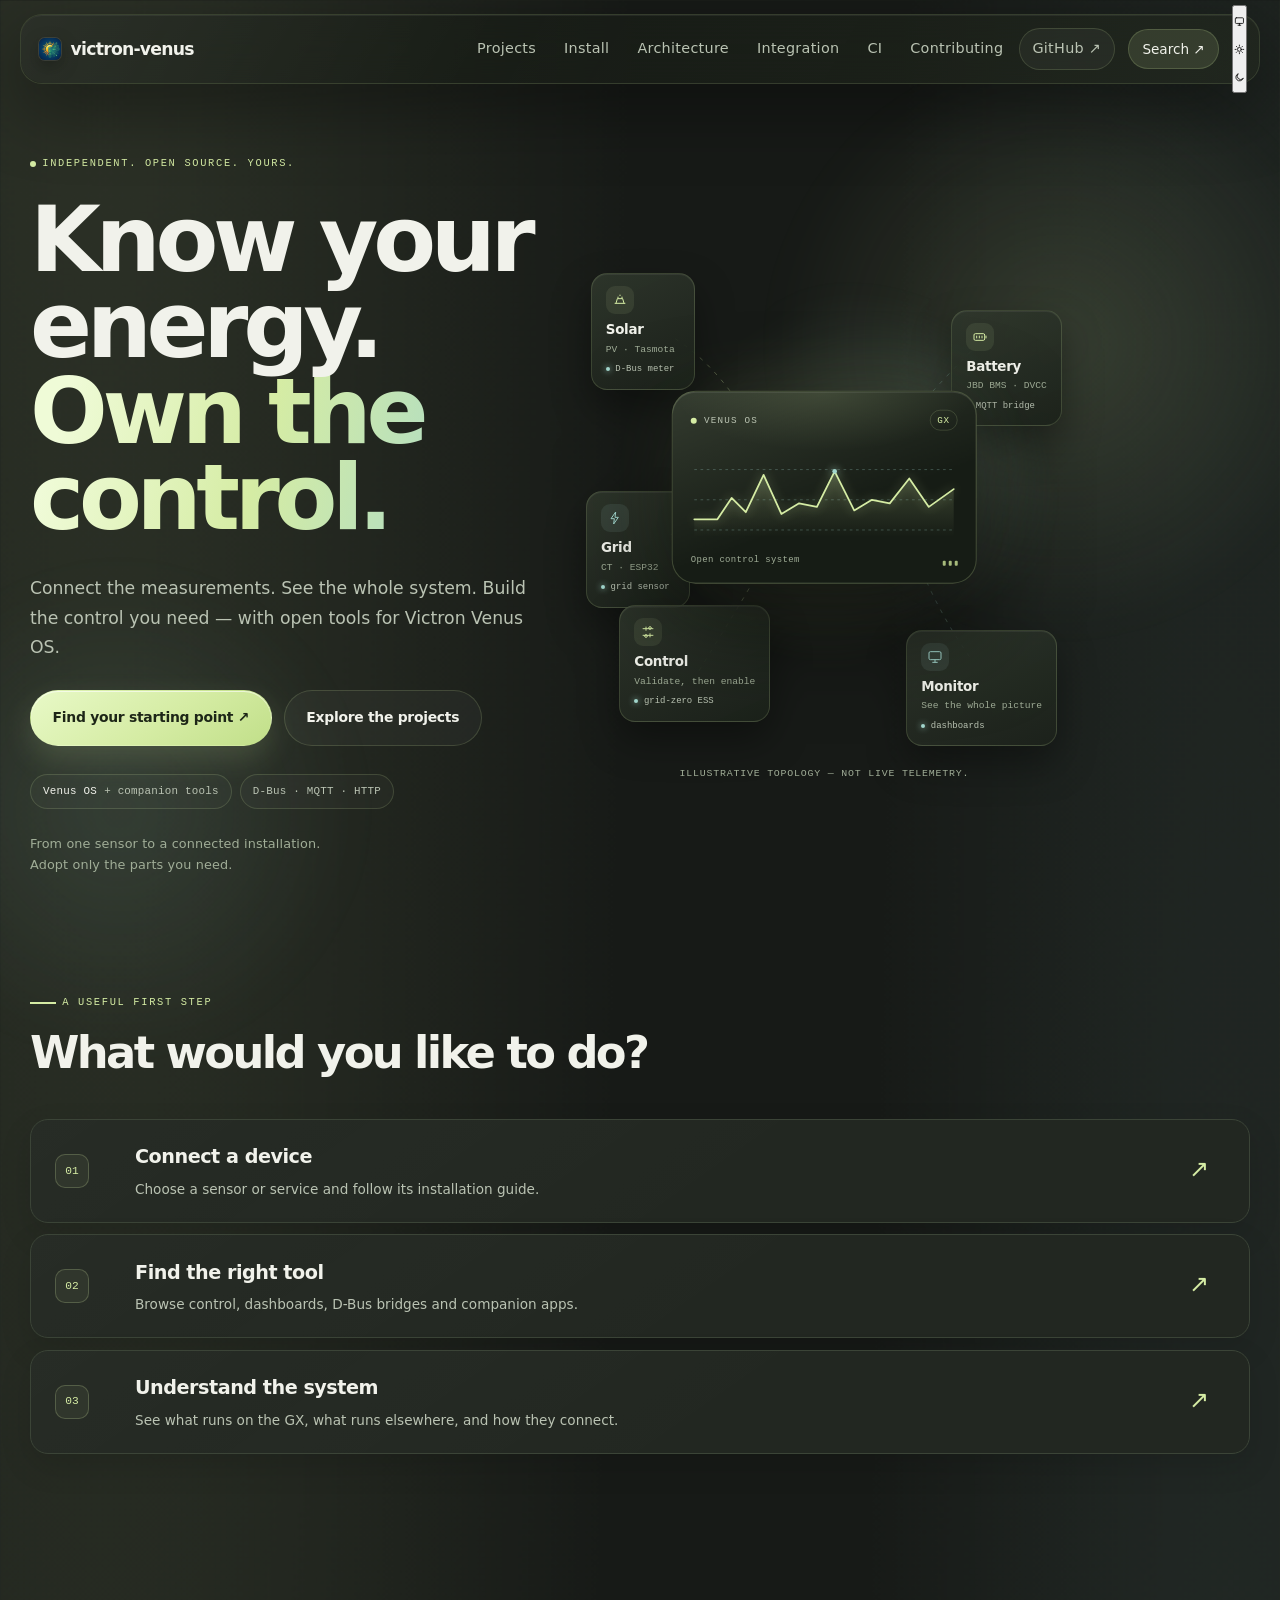
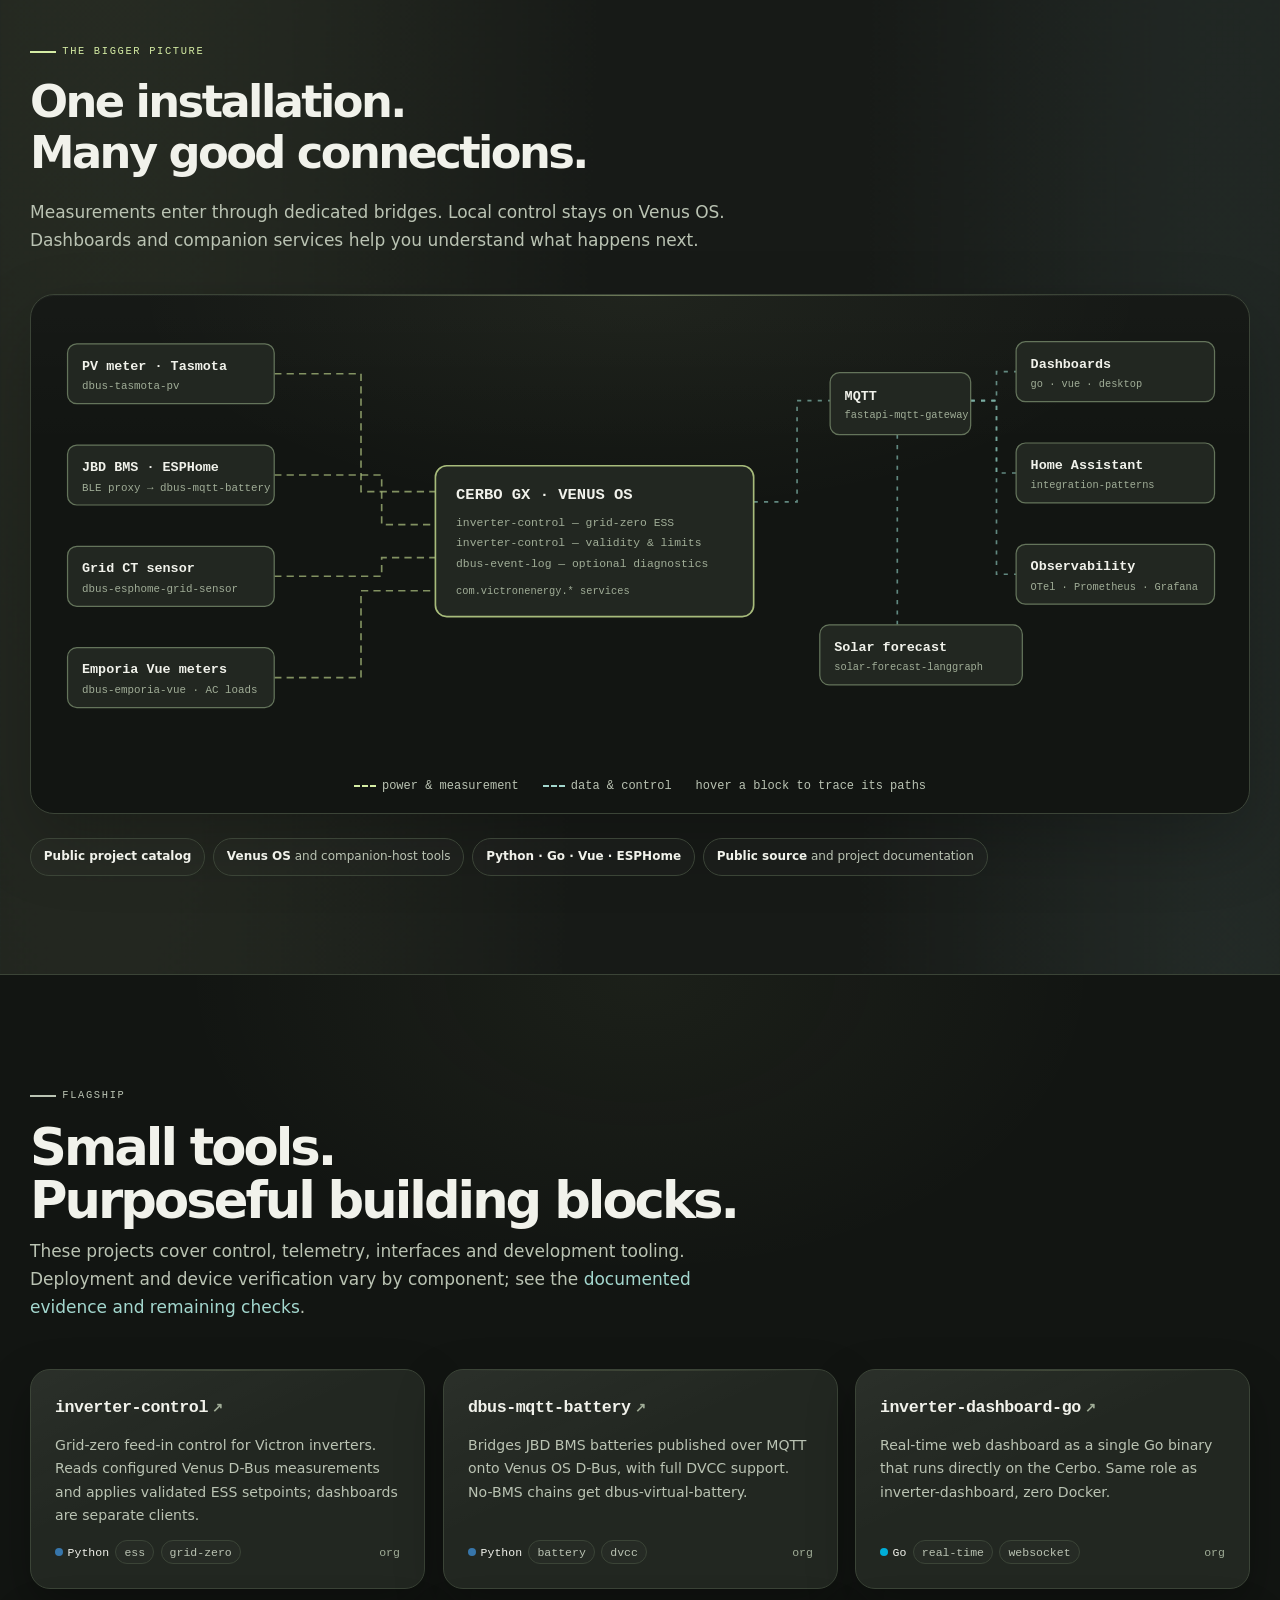
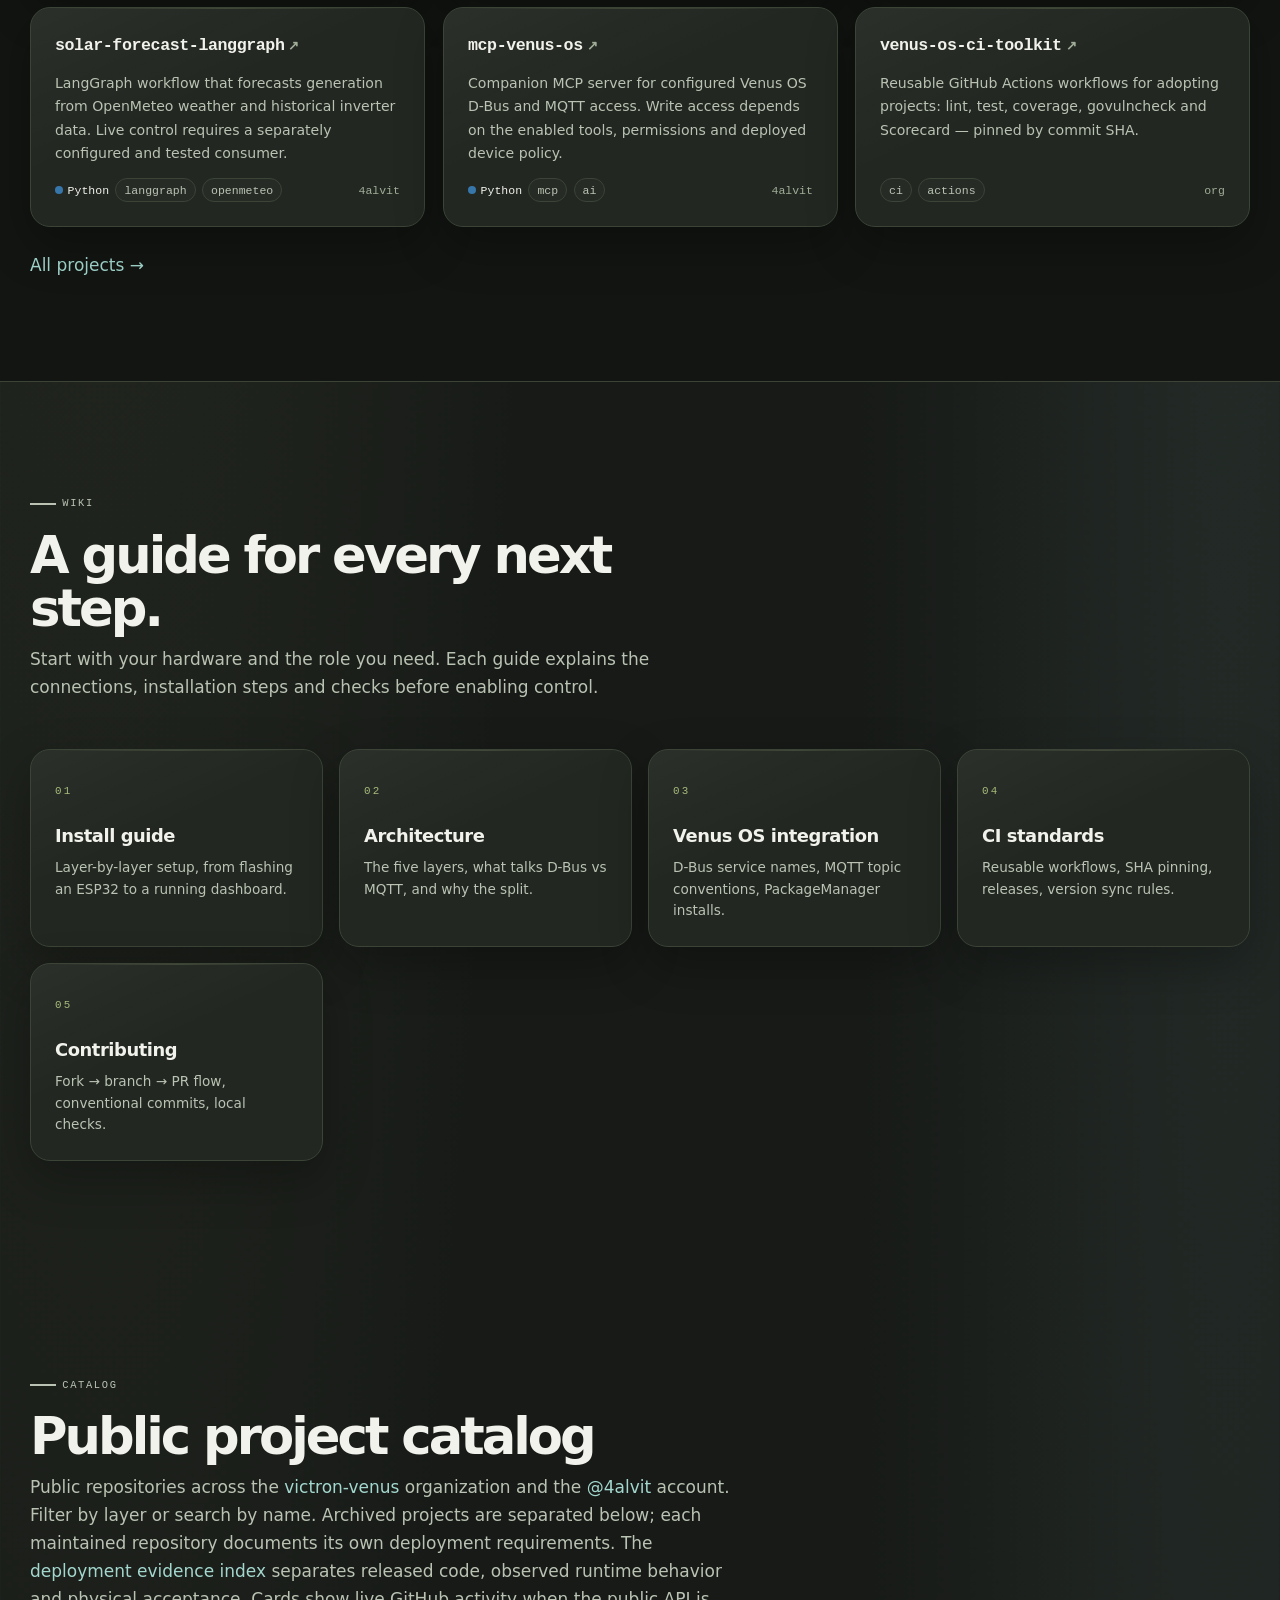
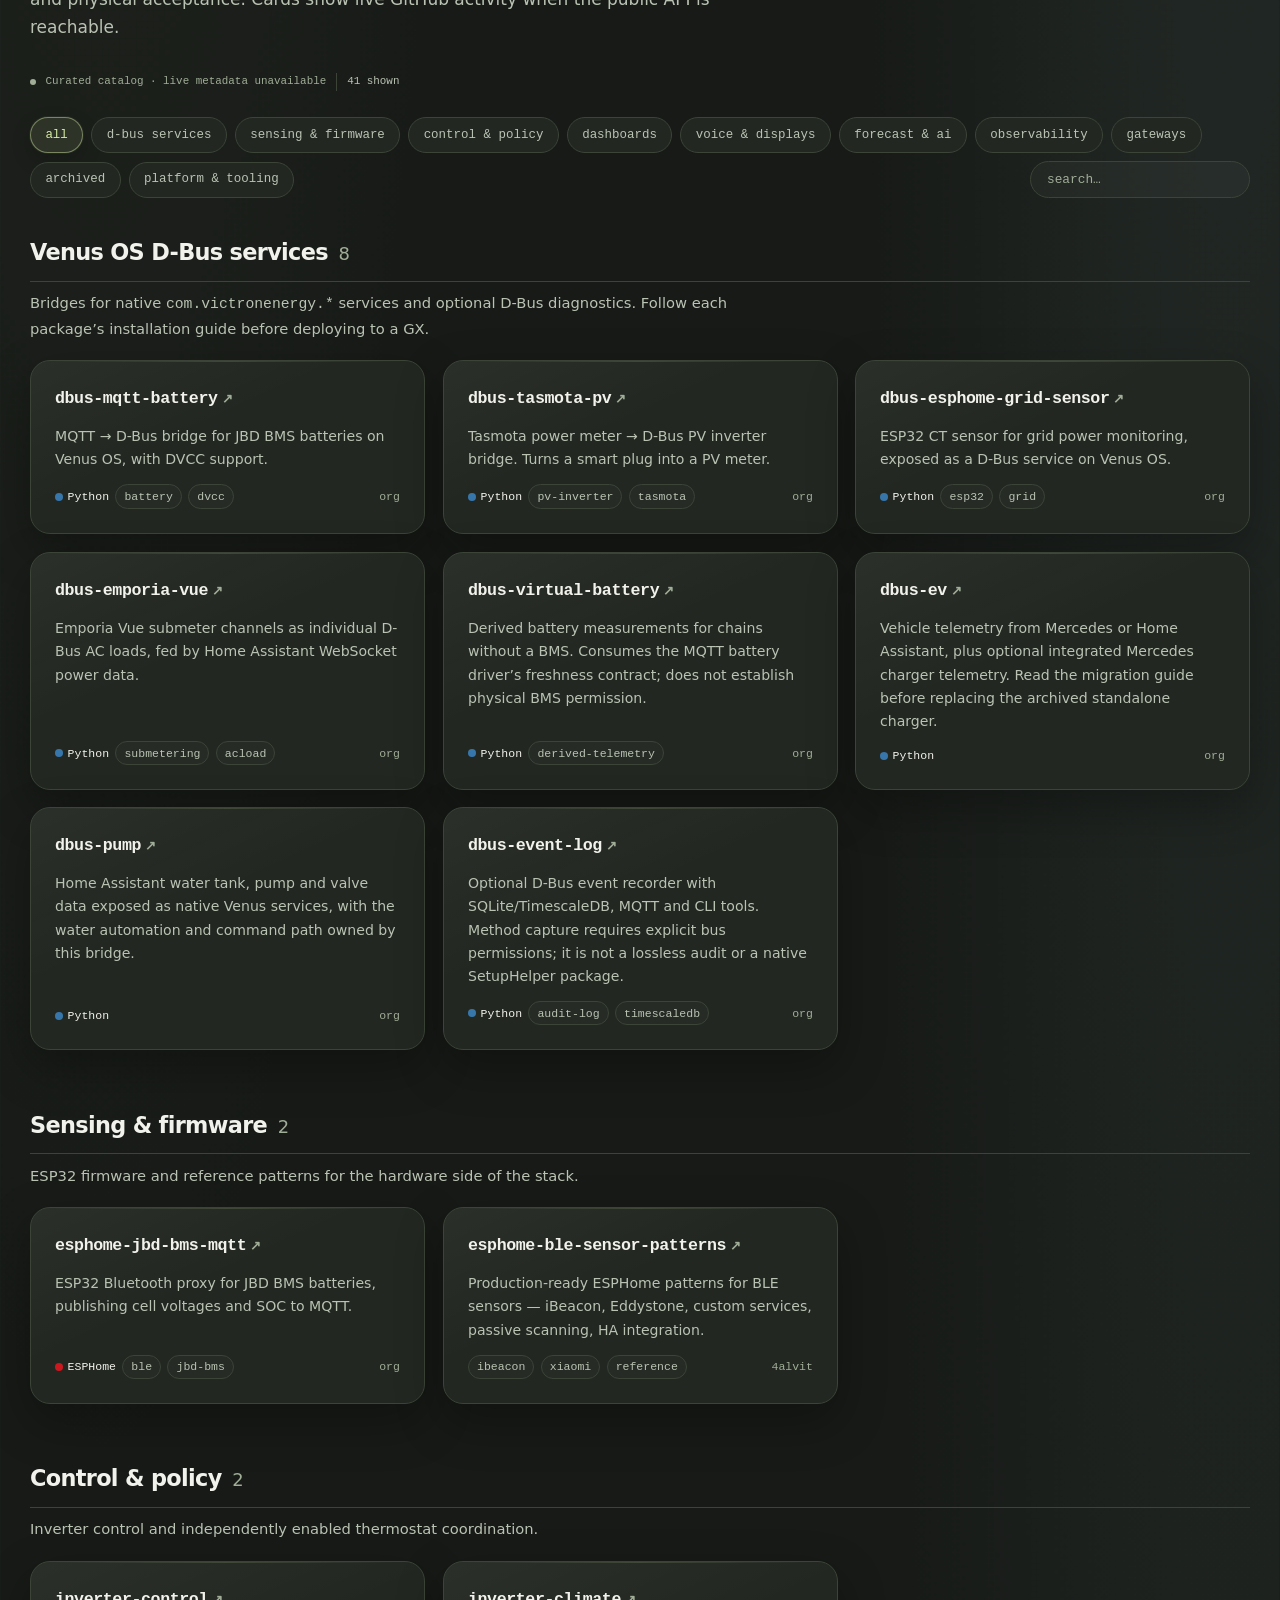
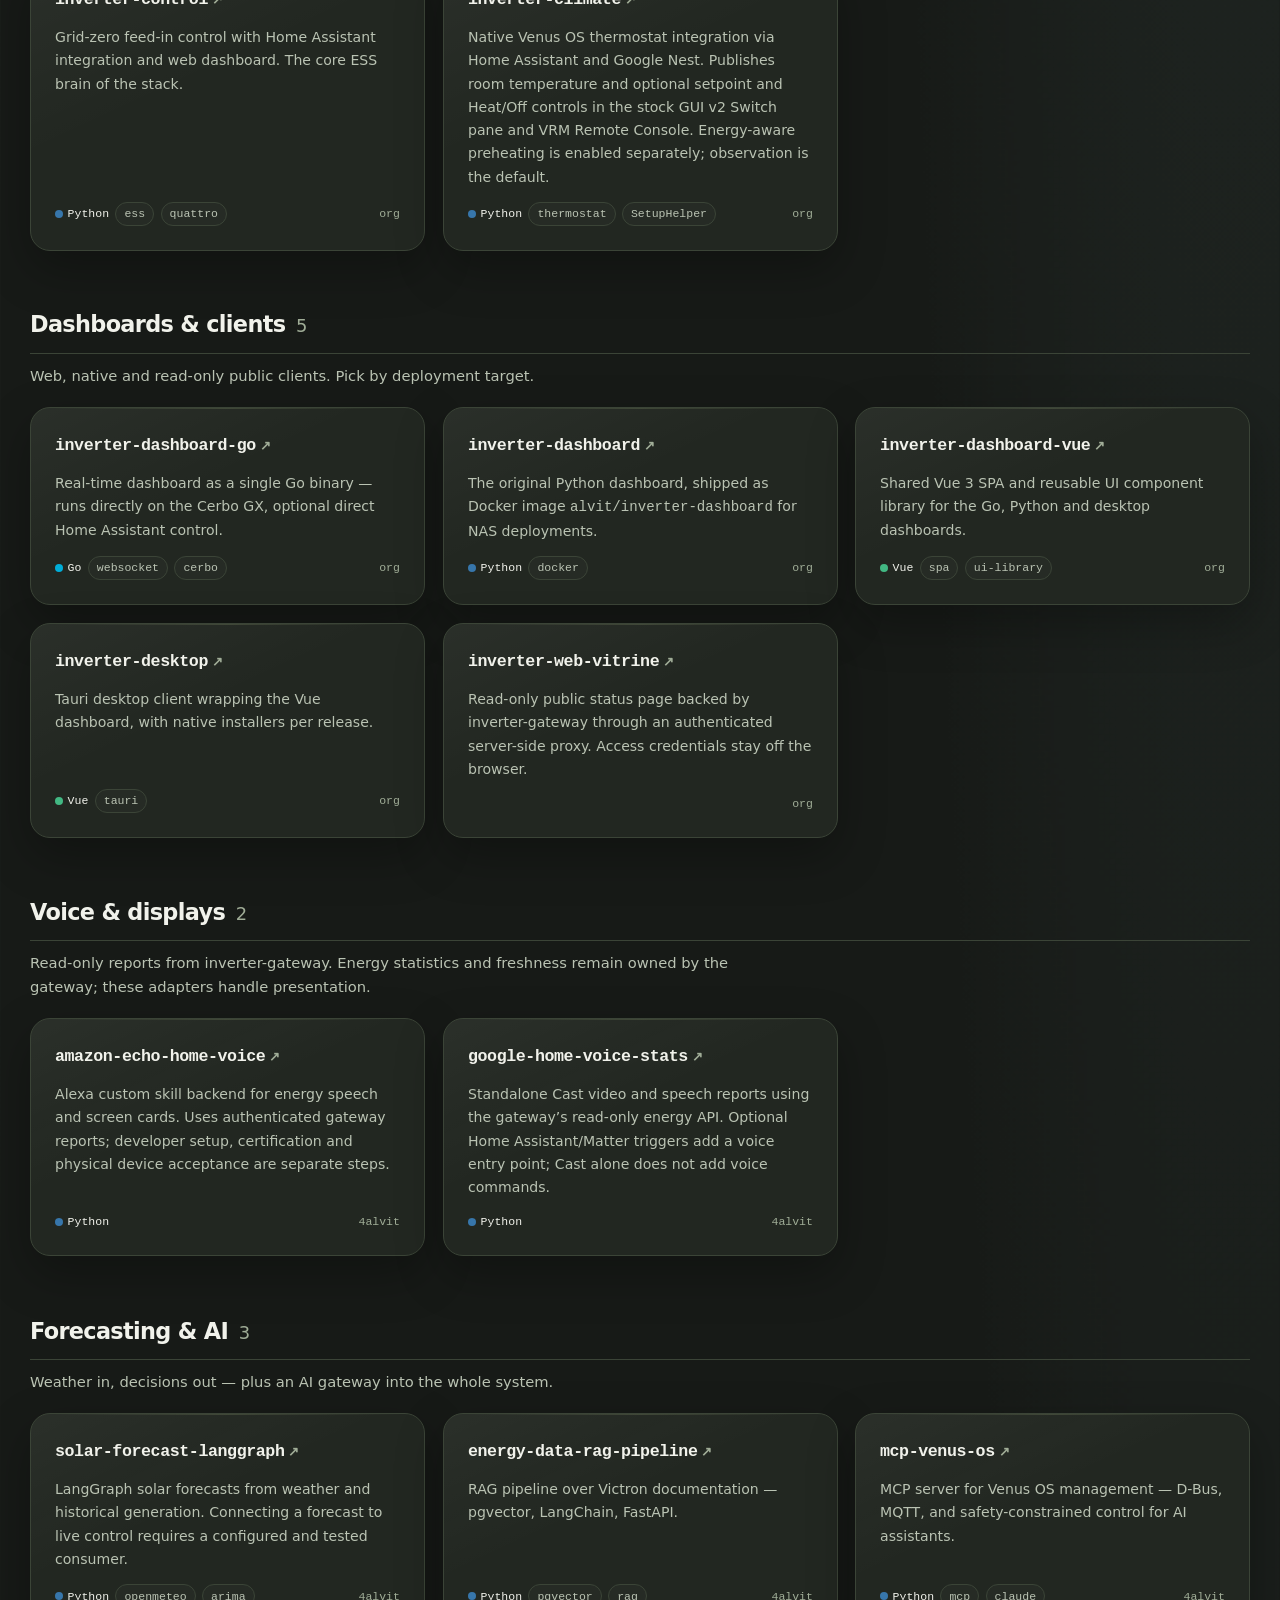
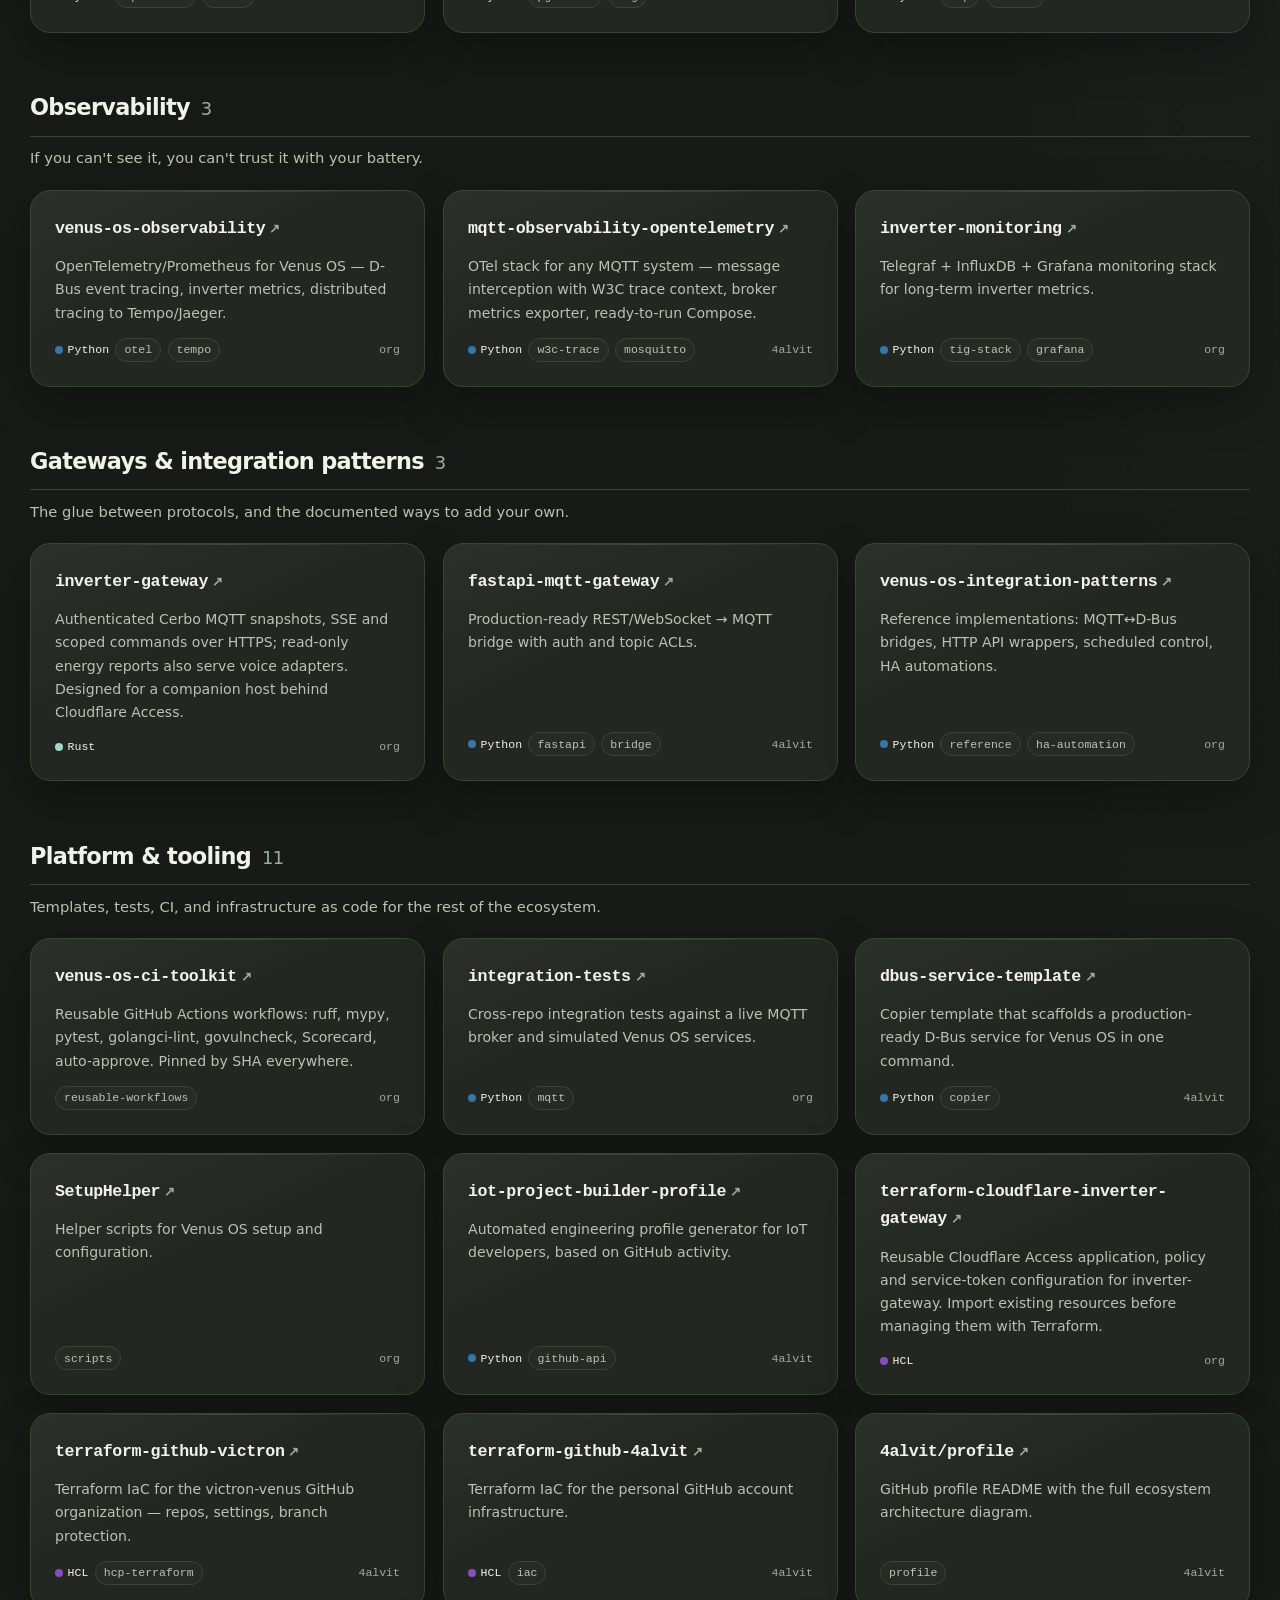
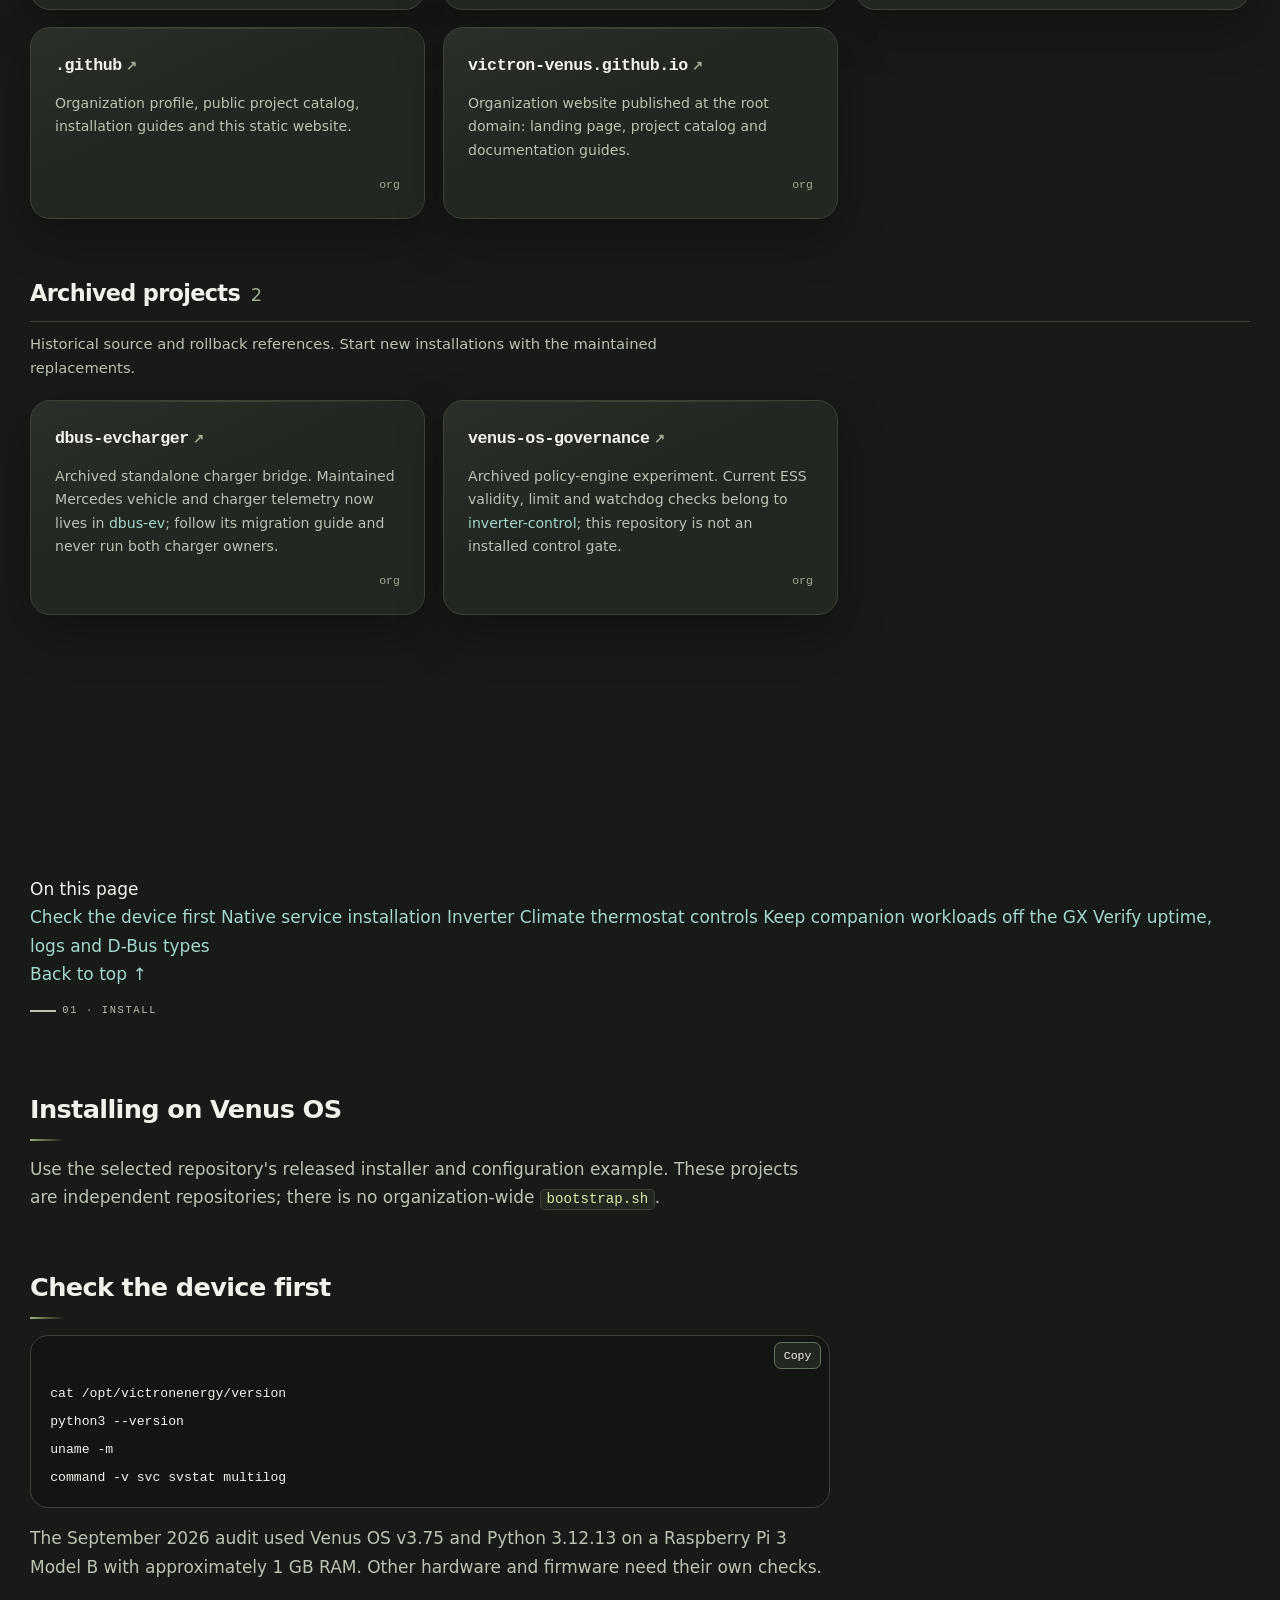
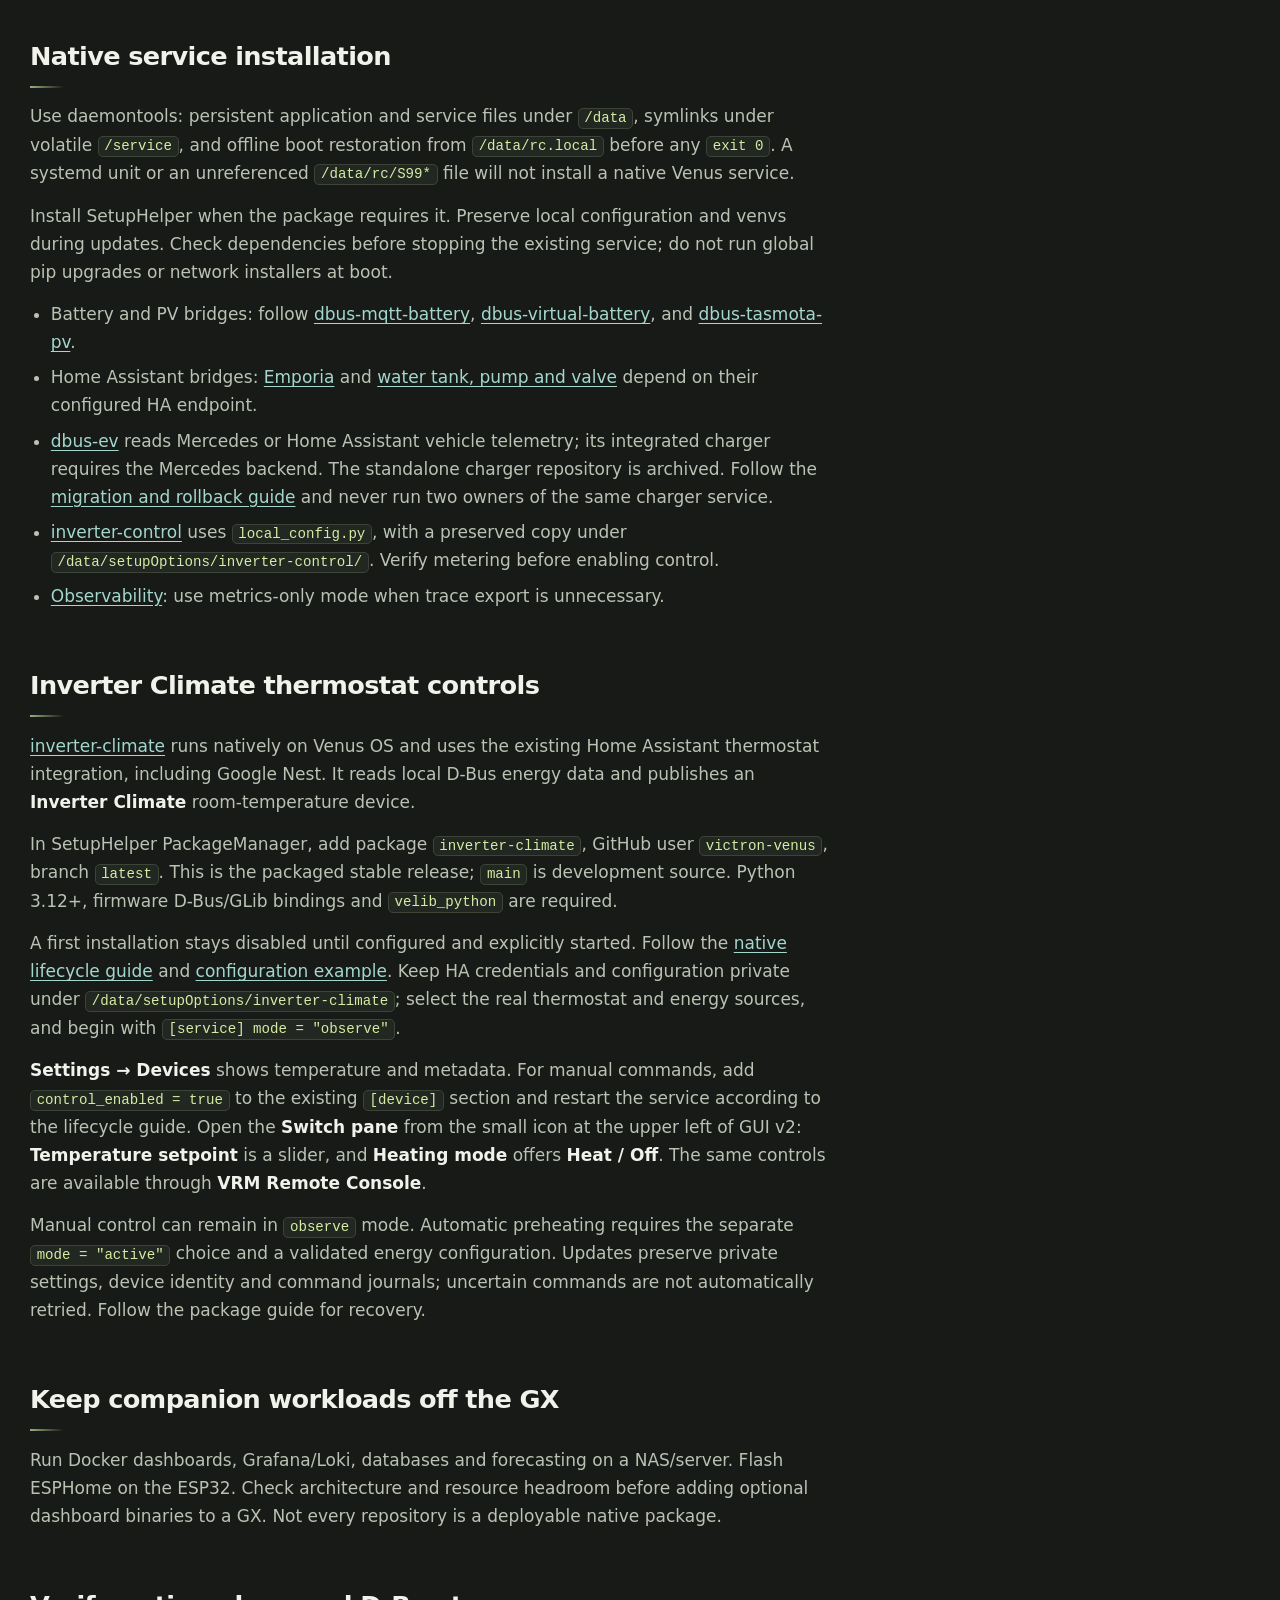
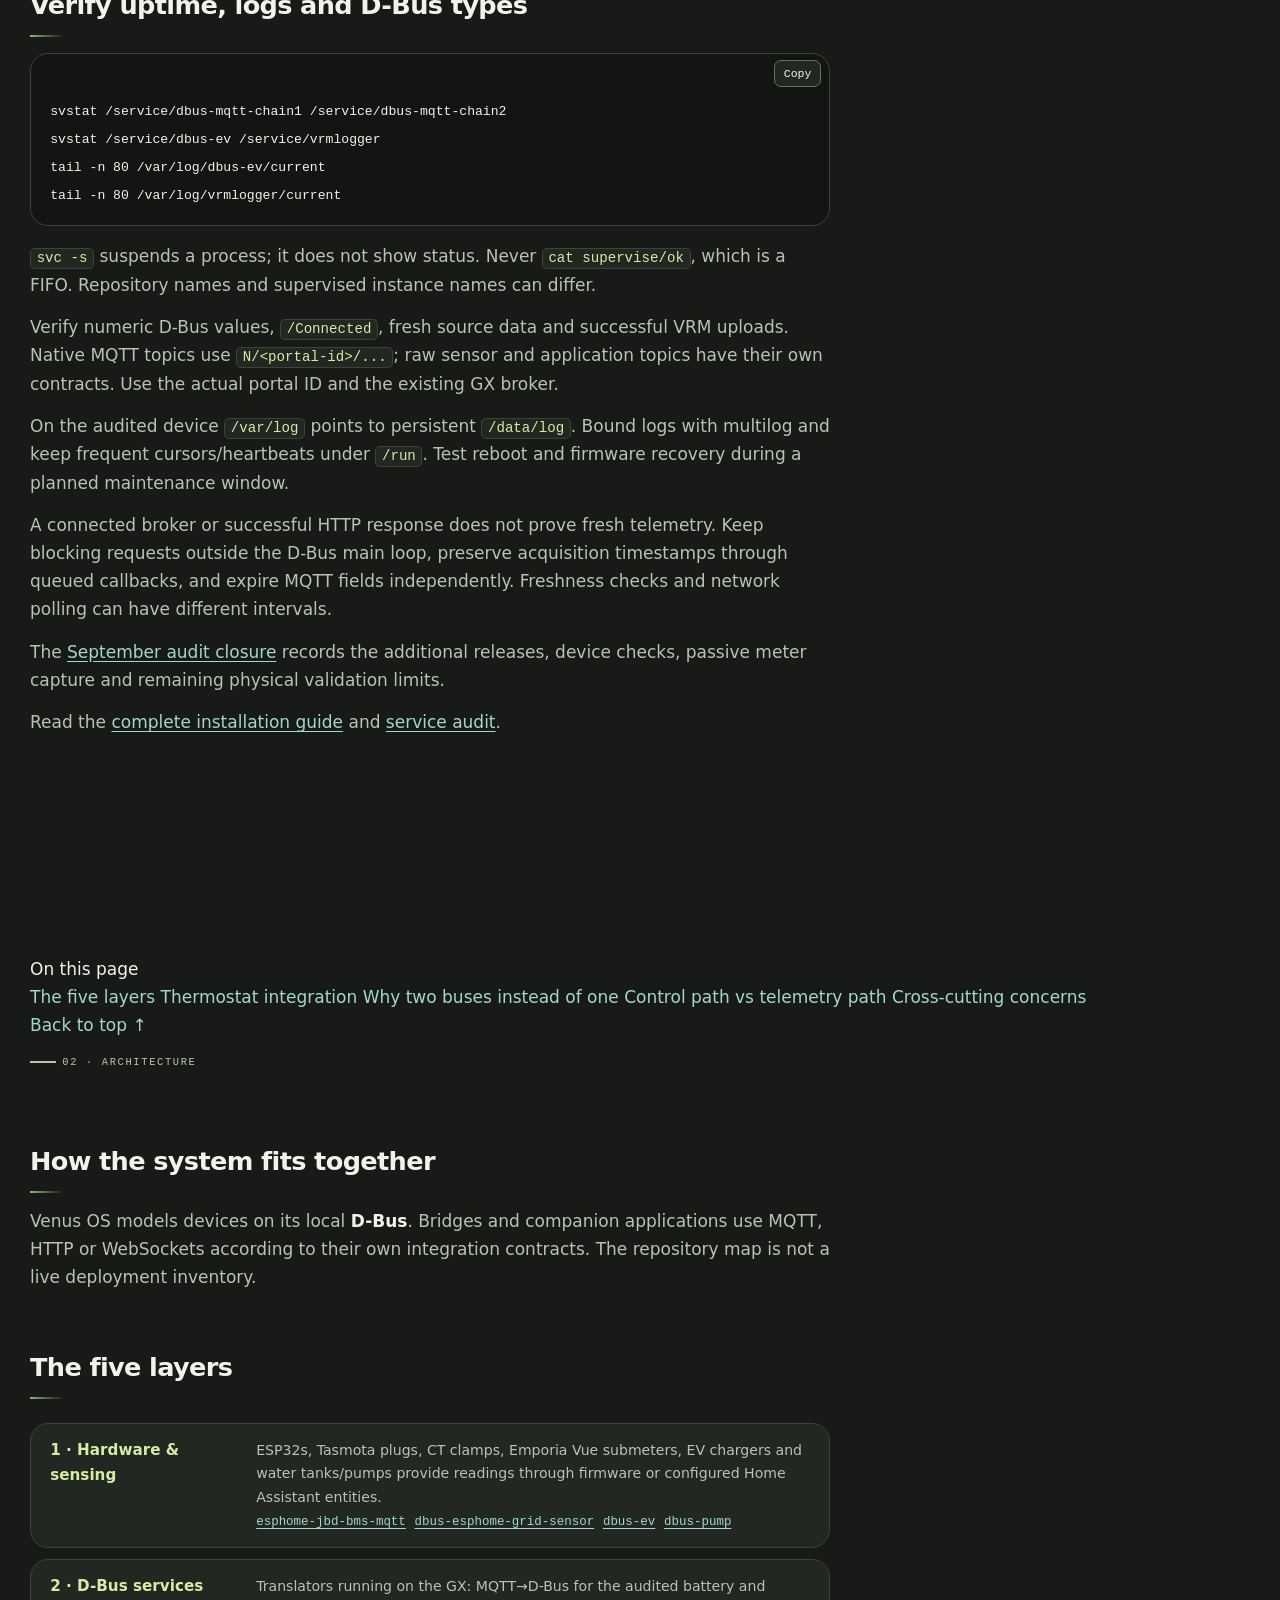
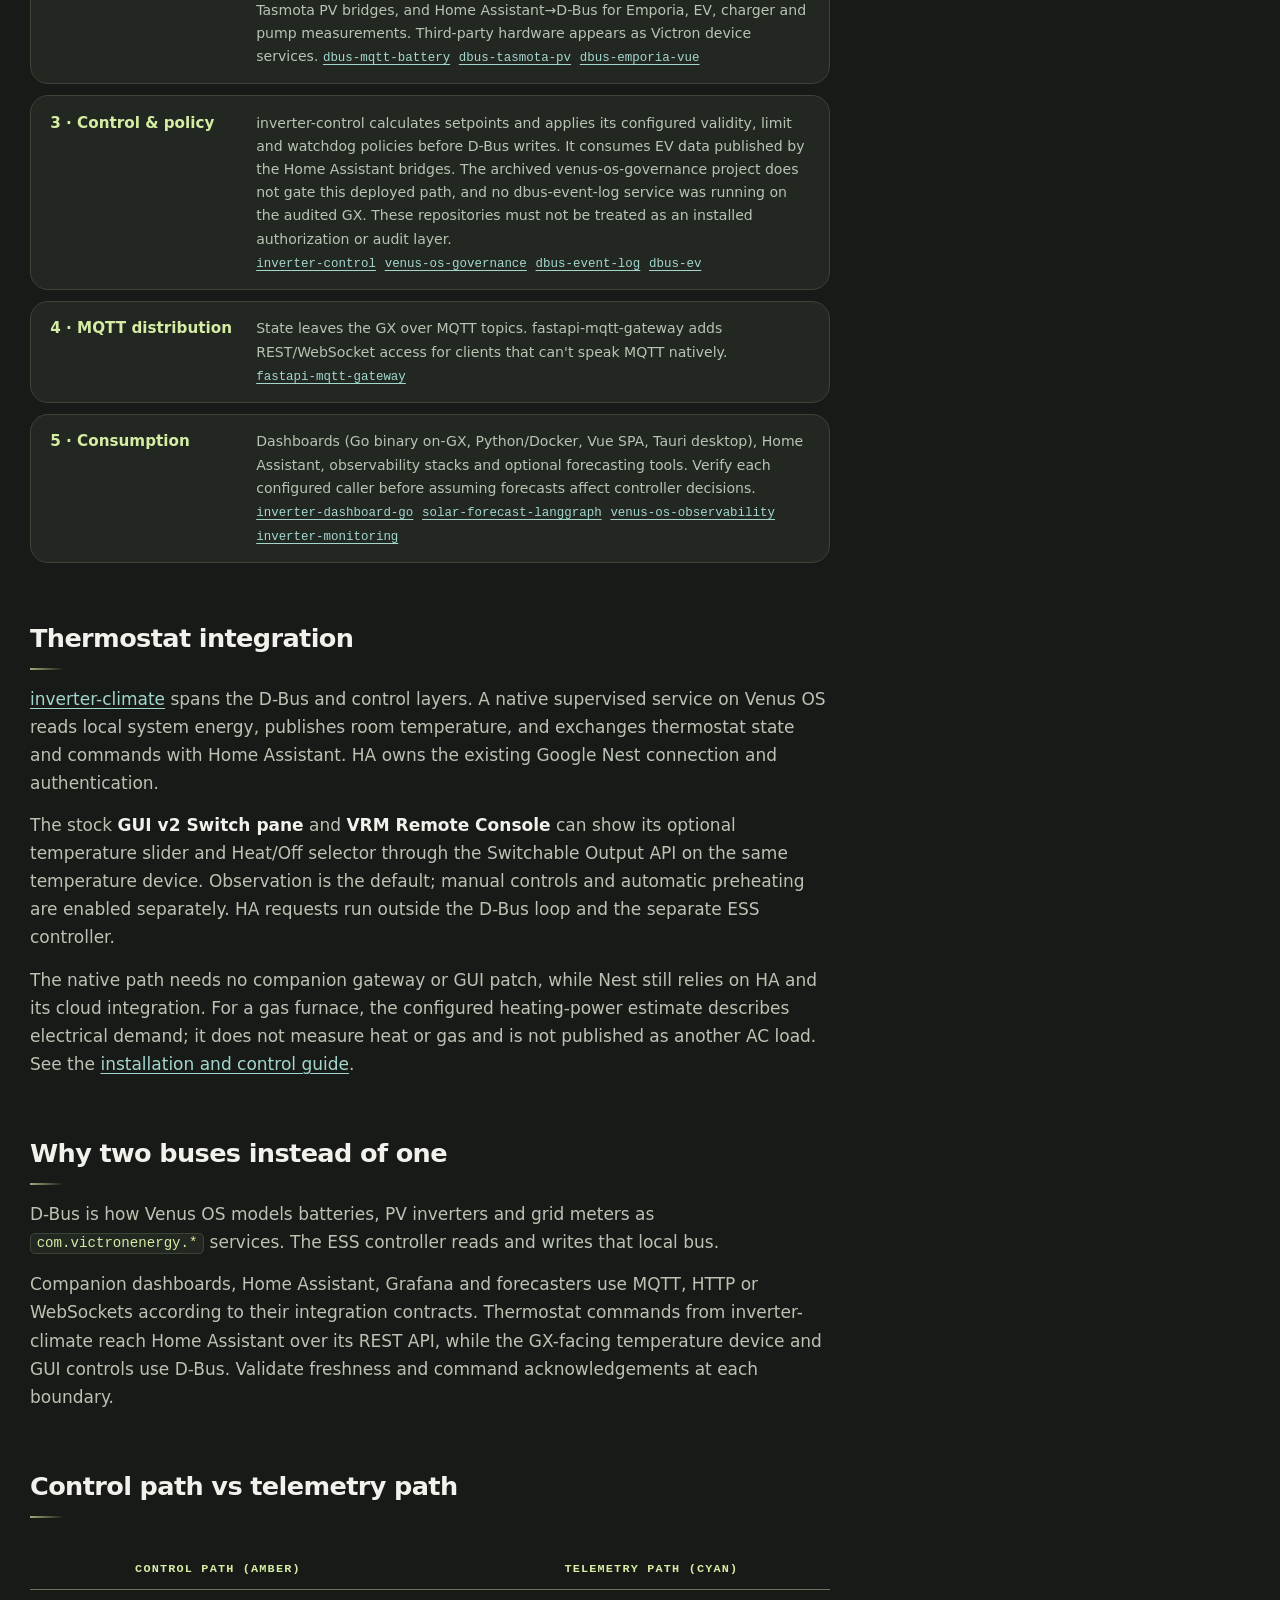
==== commit bf98478b: "feat: measure page views with Cloudflare Web Analytics Add the cookieless Cloudflare Web Analytics b" ====
--- a/wiki/index.html
+++ b/wiki/index.html
@@ -2,112 +2,17 @@
 <html lang="en">
 <head>
 <meta charset="utf-8">
-<meta name="viewport" content="width=device-width, initial-scale=1">
+<meta name="robots" content="noindex">
 <title>Wiki — Victron Venus</title>
-<meta name="description" content="Documentation hub for the victron-venus ecosystem: install guide, architecture, Venus OS integration patterns, CI standards, and contributing workflow.">
-<link rel="canonical" href="https://victron-venus.github.io/wiki/">
-<meta name="theme-color" content="#f4f3ec">
-<link rel="icon" type="image/png" href="/assets/img/logo.png">
-<link rel="stylesheet" href="/assets/css/style.css?v=20261030g">
-<link rel="stylesheet" href="/assets/css/elevate.css?v=20261030g">
+<link rel="canonical" href="https://victron-venus.github.io/#docs">
+<meta http-equiv="refresh" content="0; url=/#docs">
+<script>location.replace("/#docs");</script>
+<!-- page-counter -->
+<script type='module'
+        src='https://static.cloudflareinsights.com/beacon.min.js'
+        data-cf-beacon='{"token": "7ebefa349af04e8094da7cfcb8db175f"}'></script>
 </head>
-<body class="docs-page">
-<a class="skip-link" href="#main">Skip to content</a>
-
-<header class="nav">
-  <div class="container nav-inner">
-    <a class="brand" href="../" aria-label="Victron Venus home">
-      <img src="/assets/img/logo.png" alt="" width="22" height="22" class="brand-logo">
-      victron-venus
-    </a>
-    <nav class="nav-links" aria-label="Main navigation">
-      <a href="../projects.html">Projects</a>
-      <a href="architecture.html">Architecture</a>
-      <a href="./" aria-current="page">Docs</a>
-      <a class="nav-gh" href="https://github.com/victron-venus">GitHub&nbsp;↗</a>
-    </nav>
-<details class="mobile-nav"><summary>Menu</summary><nav class="mobile-links" aria-label="Mobile navigation">
-      <a href="../projects.html">Projects</a>
-      <a href="architecture.html">Architecture</a>
-      <a href="./" aria-current="page">Docs</a>
-      <a class="nav-gh" href="https://github.com/victron-venus">GitHub&nbsp;↗</a>
-    </nav></details><details class="doc-search"><summary aria-label="Search documentation">Search ↗</summary><div class="search-panel"><label for="docs-query">Search the documentation</label><input id="docs-query" type="search" placeholder="Try MQTT, battery or install" autocomplete="off"><p class="search-status" role="status">Enter a topic to find a guide.</p><ul class="search-results"></ul><a href="../wiki/">Browse all guides →</a></div></details>
-  </div>
-</header>
-
-<main id="main" class="container section">
-<div class="sec-head">
-  <p class="eyebrow">Wiki</p>
-  <h1>Documentation</h1>
-  <p>Everything needed to go from a stock Cerbo GX to the full open stack — and the standards
-  that keep the codebase maintainable.</p>
-</div>
-
-<div class="prose">
-  <h2 id="section-1">Where to start</h2>
-  <ol class="step-list">
-    <li><strong>Skim the <a href="architecture.html">Architecture</a></strong> — five layers, two buses (D-Bus on-device, MQTT everywhere else). Two minutes well spent before installing anything.</li>
-    <li><strong>Follow the <a href="install.html">install guide</a></strong> for your hardware layer. Each step is independent; adopt only what you need.</li>
-    <li><strong>Dive into <a href="integration.html">Venus OS integration</a></strong> when writing your own service — service naming, MQTT topics, PackageManager installs.</li>
-    <li><strong>Before your first PR, read <a href="contributing.html">contributing</a></strong> and the <a href="ci-standards.html">CI standards</a> every repo here follows.</li>
-  </ol>
-
-  <h2 id="section-2">All pages</h2>
-  <p>Read the <a href="https://github.com/victron-venus/.github/blob/main/docs/VENUS-AUDIT-CLOSURE-2026-09-12.md">September 2026 service audit closure</a> for verified deployment fixes, meter-exchange evidence and validation limits.</p>
-  <div class="wiki-cards">
-    <a class="wcard" href="install.html"><span class="wn-num">01</span><h3>Install guide</h3><p>Layer-by-layer setup from flashing an ESP32 to a running dashboard.</p></a>
-    <a class="wcard" href="architecture.html"><span class="wn-num">02</span><h3>Architecture</h3><p>The five layers and why control data stays on D-Bus while telemetry rides MQTT.</p></a>
-    <a class="wcard" href="integration.html"><span class="wn-num">03</span><h3>Venus OS integration</h3><p>com.victronenergy.* naming, MQTT topic conventions, PackageManager.</p></a>
-    <a class="wcard" href="ci-standards.html"><span class="wn-num">04</span><h3>CI standards</h3><p>Reusable workflows, SHA pinning, release rules, version sync.</p></a>
-    <a class="wcard" href="contributing.html"><span class="wn-num">05</span><h3>Contributing</h3><p>Fork → branch → PR flow, conventional commits, local checks.</p></a>
-  </div>
-
-  <div class="callout">
-    <strong>Safety first.</strong> These projects control real inverters and batteries. Read the
-    <a href="contributing.html#gates">control-change review requirements</a> before enabling
-    automated control, and never test charge/discharge policies without a way to cut them off.
-  </div>
-</div>
-</main>
-
-<footer>
-  <div class="container">
-    <div class="foot-inner">
-      <div class="foot-col" style="max-width:340px">
-        <a class="brand" href="../">
-          <img src="/assets/img/logo.png" alt="" width="20" height="20" class="brand-logo">
-          victron-venus
-        </a>
-        <p>Open-source tooling for Victron Energy systems on Venus OS.<br>Created and maintained by <a href="https://github.com/4alvit">@4alvit</a>.</p>
-      </div>
-      <div class="foot-col">
-        <h4>Projects</h4>
-        <a href="../projects.html">Full catalog</a>
-        <a href="https://github.com/victron-venus/inverter-control">inverter-control</a>
-        <a href="https://github.com/victron-venus/dbus-mqtt-battery">dbus-mqtt-battery</a>
-      </div>
-      <div class="foot-col">
-        <h4>Docs</h4>
-        <a href="install.html">Install guide</a>
-        <a href="architecture.html">Architecture</a>
-        <a href="ci-standards.html">CI standards</a>
-        <a href="contributing.html">Contributing</a>
-      </div>
-      <div class="foot-col">
-        <h4>Community</h4>
-        <a href="https://github.com/victron-venus">GitHub org ↗</a>
-        <a href="https://github.com/4alvit">@4alvit ↗</a>
-        <a href="https://community.victronenergy.com">Victron community ↗</a>
-      </div>
-    </div>
-    <p class="foot-note">Independent open-source projects. Not affiliated with, endorsed by, or sponsored by
-    Victron Energy B.V. “Victron”, “Venus OS” and “Cerbo” are trademarks of Victron Energy B.V.,
-    referenced here to describe hardware compatibility. © <span data-year>2026</span>.</p>
-  </div>
-</footer>
-
-<script src="/assets/js/main.js?v=20261030g" defer></script>
-<script src="/assets/js/site.js?v=20261030g" defer></script>
-<script src="/assets/js/app.js?v=20261030g" defer></script>
+<body>
+<p>This page is now part of the <a href="/#docs">single-page Victron Venus site</a>.</p>
 </body>
 </html>
